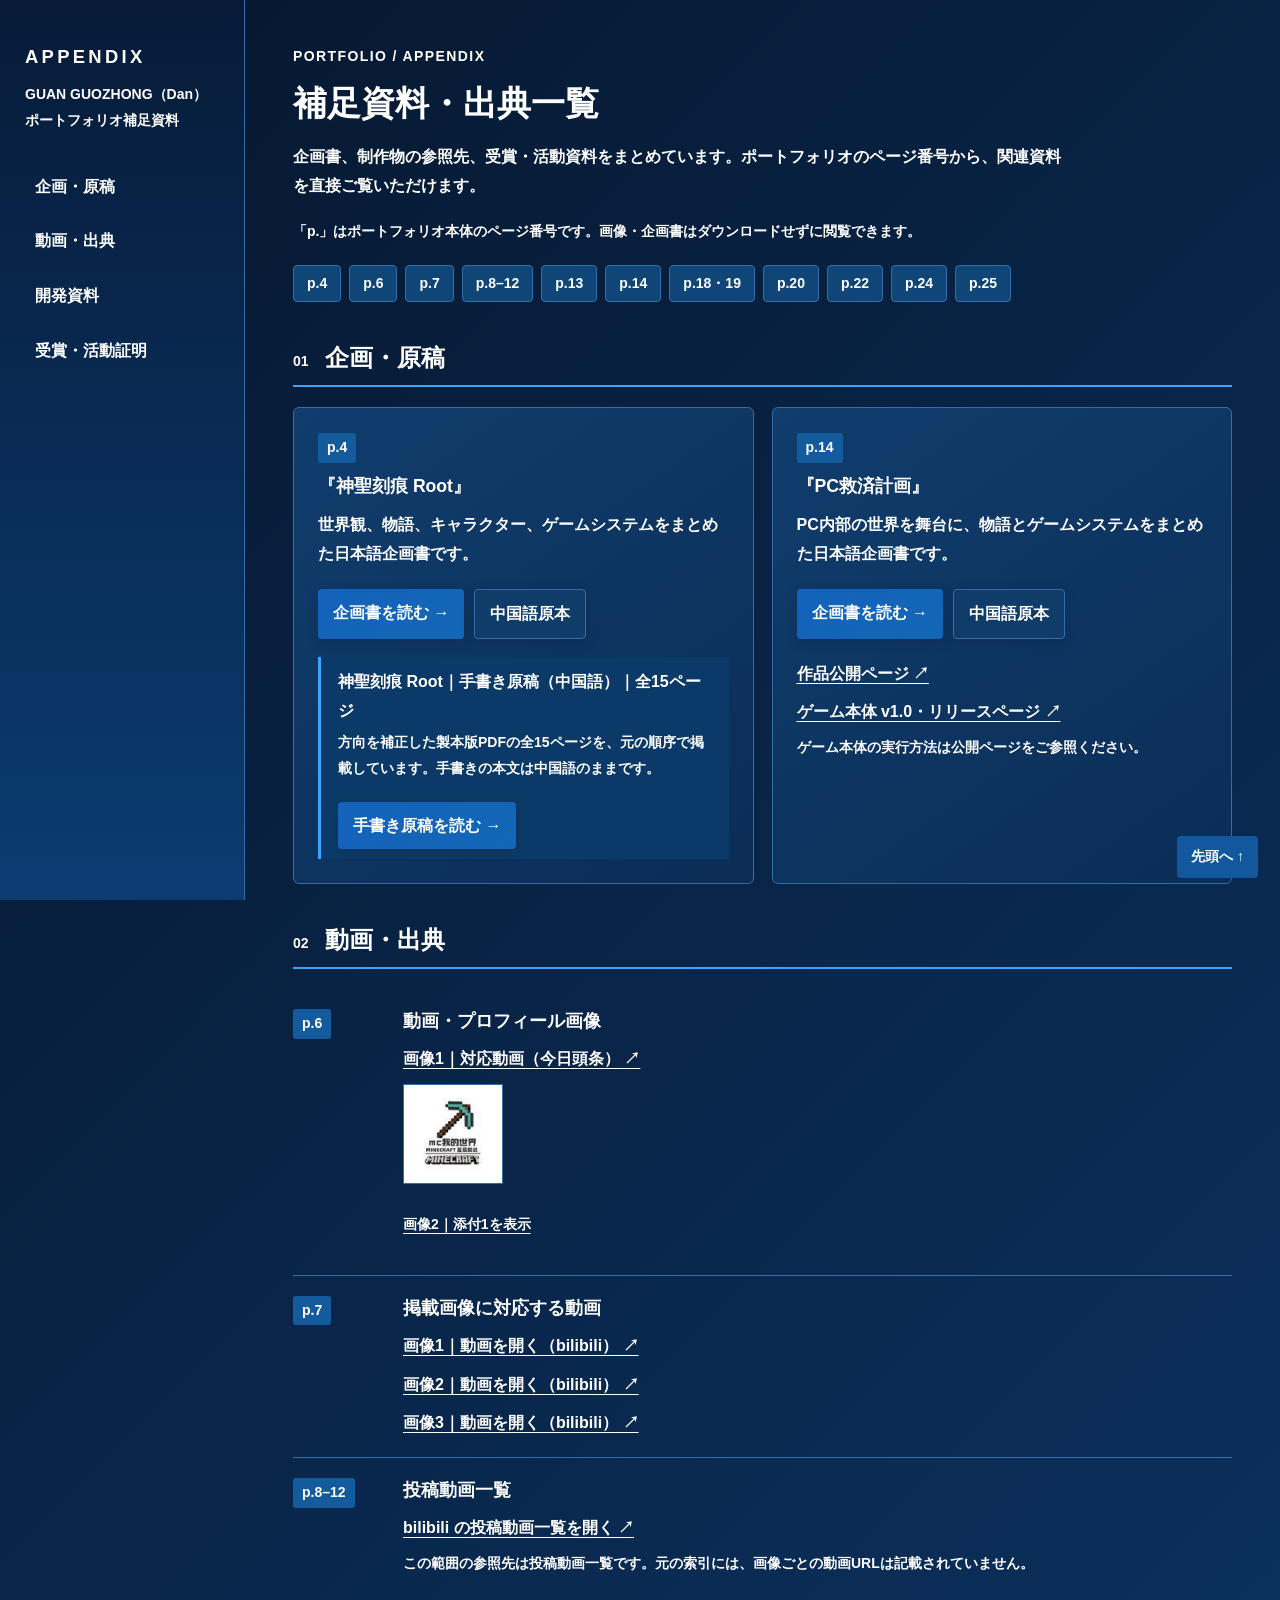
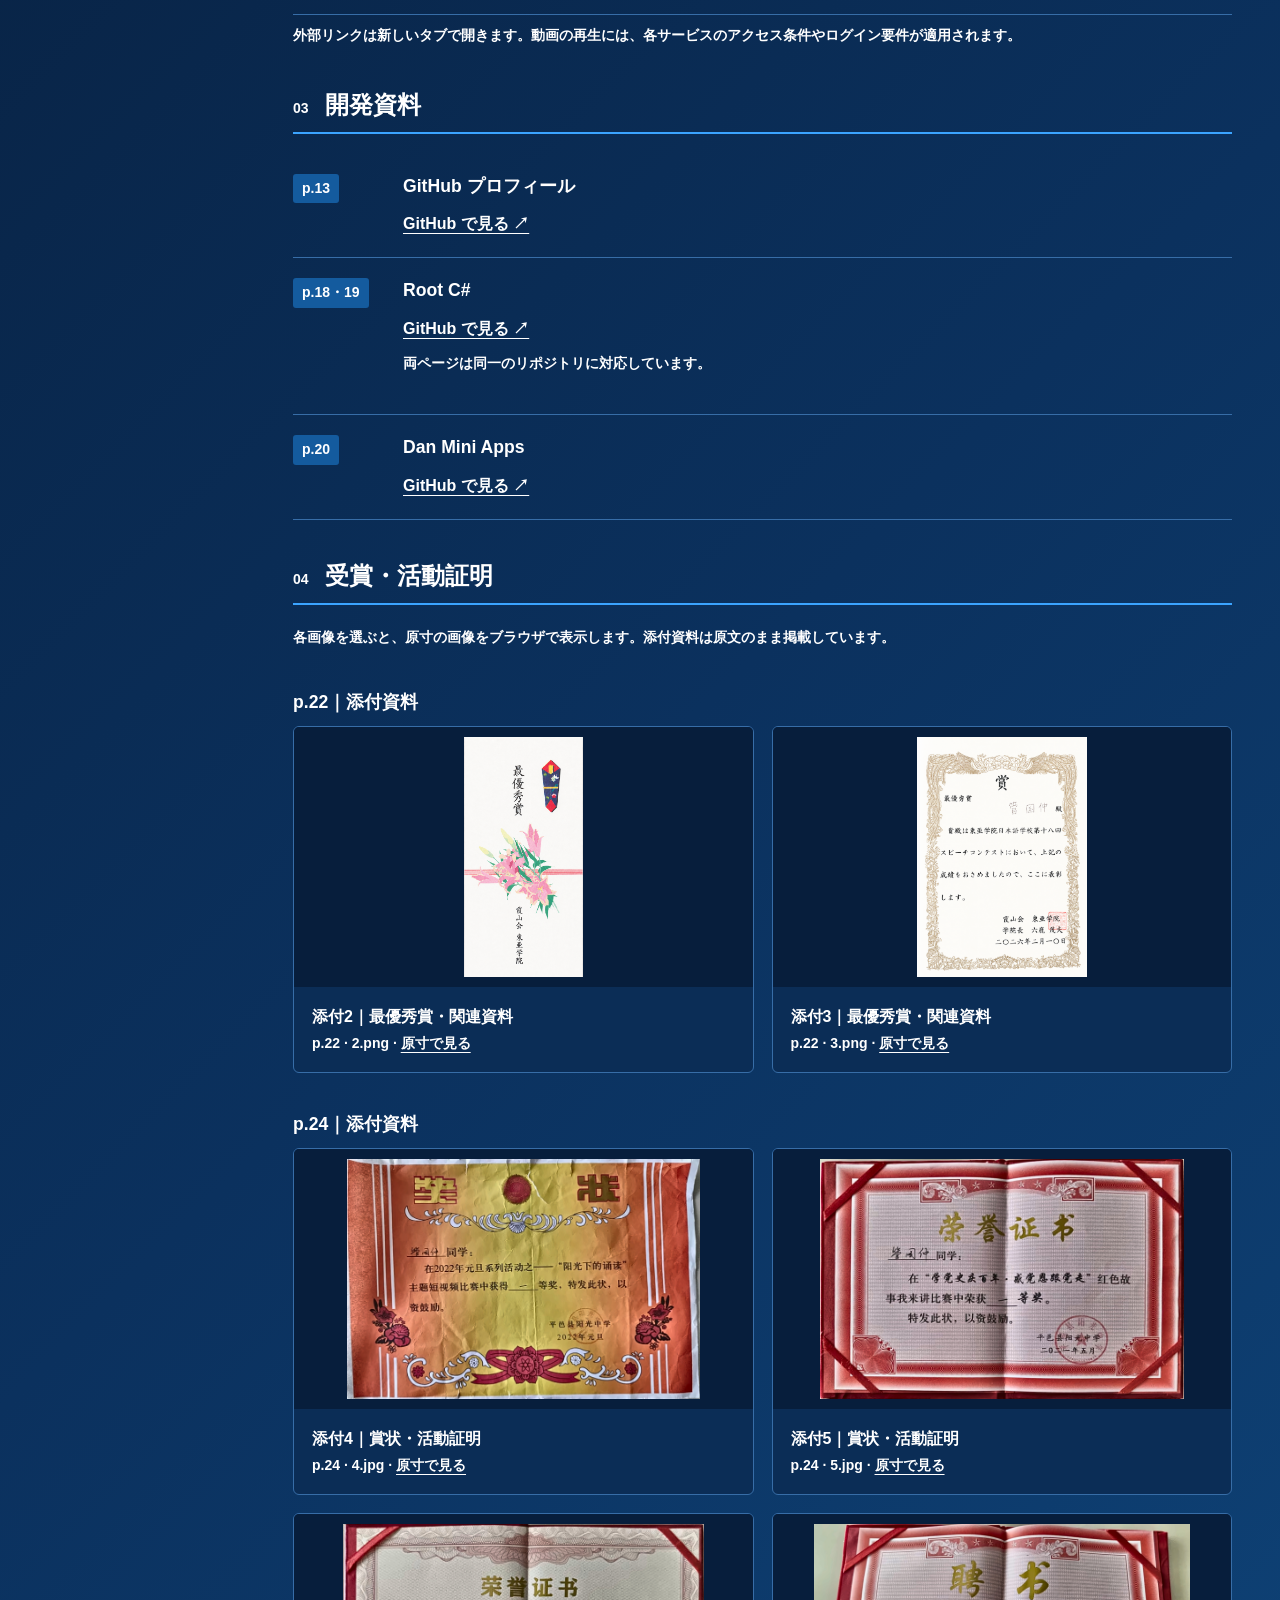
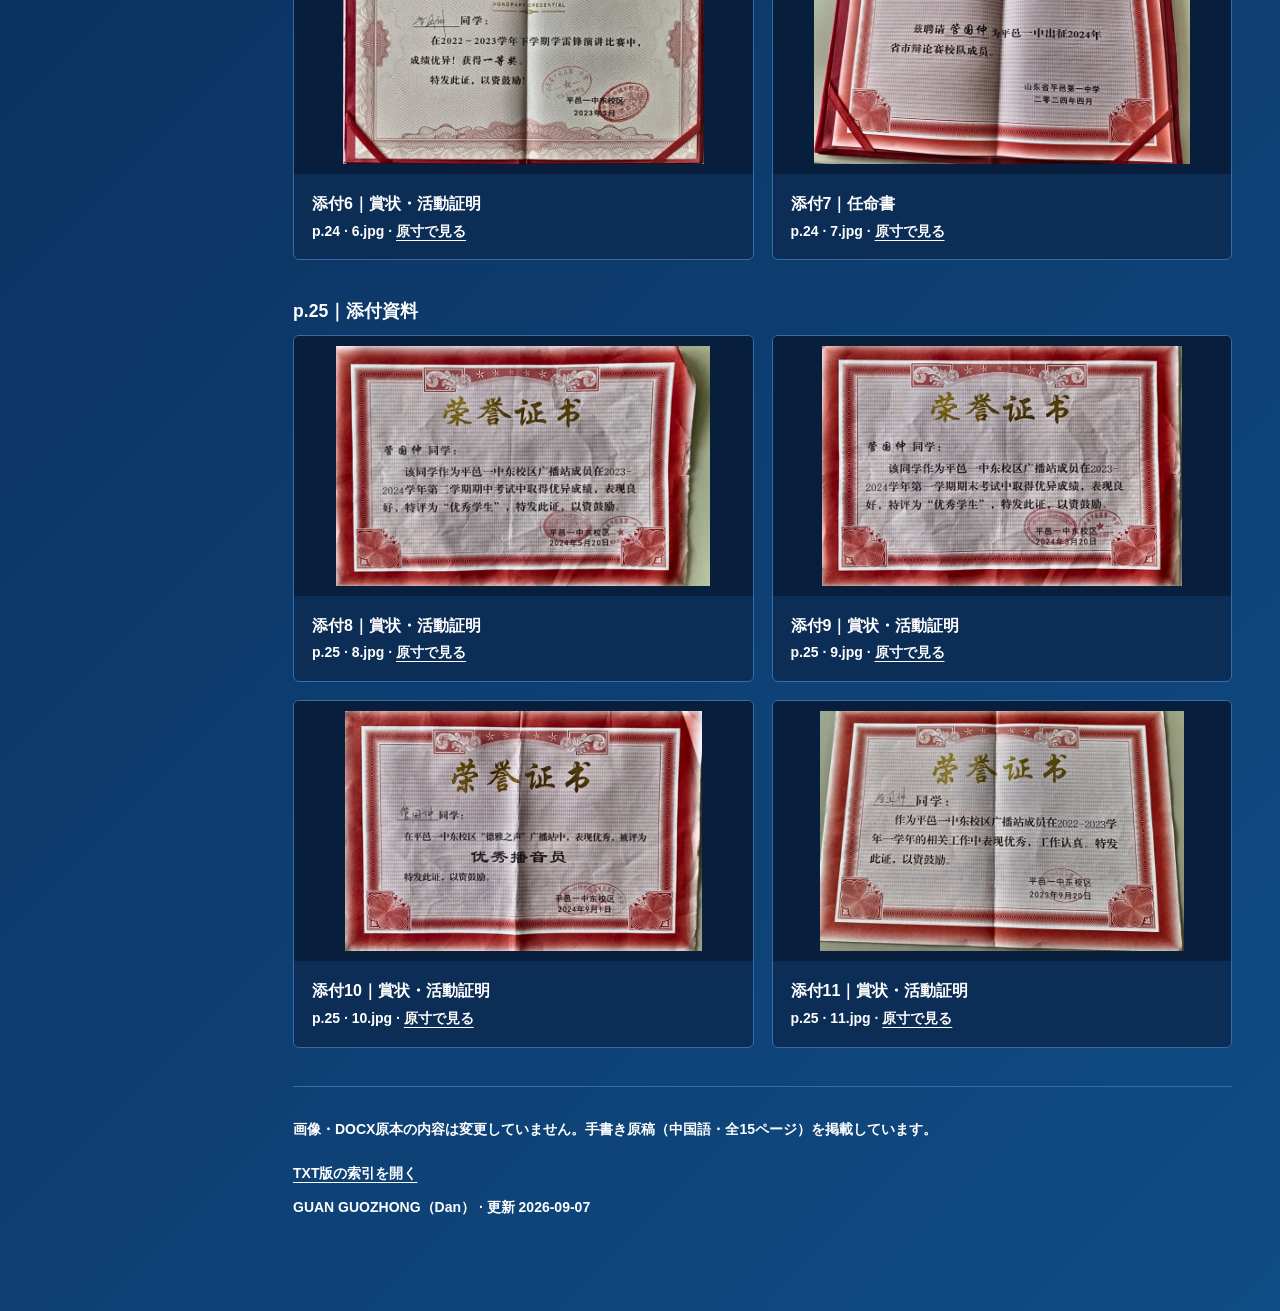
==== index.html @ 30c00f36 "Apply layered blue theme with semibold white text across appendix pages" ====
<!doctype html><html lang="ja"><head><meta charset="utf-8"><meta name="viewport" content="width=device-width,initial-scale=1"><meta name="description" content="ポートフォリオの企画書・出典・添付画像をページ別に閲覧できます。"><title>APPENDIX｜補足資料・出典一覧</title><link rel="stylesheet" href="assets/style.css?v=blue-v1"></head><body id="top"><a href="#main" class="skip">本文へ</a><div class="shell"><aside class="sidebar"><a href="#top" class="brand">APPENDIX</a><p class="sideline">GUAN GUOZHONG（Dan）<br>ポートフォリオ補足資料</p><nav class="nav" aria-label="資料の分類"><a href="#projects">企画・原稿</a><a href="#sources">動画・出典</a><a href="#development">開発資料</a><a href="#awards">受賞・活動証明</a></nav></aside><main id="main"><p class="eyebrow">PORTFOLIO / APPENDIX</p><h1>補足資料・出典一覧</h1><p class="lead">企画書、制作物の参照先、受賞・活動資料をまとめています。ポートフォリオのページ番号から、関連資料を直接ご覧いただけます。</p><p class="meta">「p.」はポートフォリオ本体のページ番号です。画像・企画書はダウンロードせずに閲覧できます。</p><nav class="page-index" aria-label="ページ別索引"><a href="#p4">p.4</a><a href="#p6">p.6</a><a href="#p7">p.7</a><a href="#p8-12">p.8–12</a><a href="#p13">p.13</a><a href="#p14">p.14</a><a href="#p18-19">p.18・19</a><a href="#p20">p.20</a><a href="#p22">p.22</a><a href="#p24">p.24</a><a href="#p25">p.25</a></nav><section id="projects"><div class="section-head"><span class="num">01</span><h2>企画・原稿</h2></div><div class="grid"><article class="card" id="p4"><span class="tag">p.4</span><h3>『神聖刻痕 Root』</h3><p>世界観、物語、キャラクター、ゲームシステムをまとめた日本語企画書です。</p><div class="actions"><a href="reading/root.html" class="button">企画書を読む →</a><a href="reading/root-cn.html" class="button secondary">中国語原本</a></div><div class="notice" id="manuscript"><strong>神聖刻痕 Root｜手書き原稿（中国語）｜全15ページ</strong><p class="meta">方向を補正した製本版PDFの全15ページを、元の順序で掲載しています。手書きの本文は中国語のままです。</p><div class="actions"><a class="button" href="manuscripts/index.html">手書き原稿を読む →</a></div></div></article><article class="card" id="p14"><span class="tag">p.14</span><h3>『PC救済計画』</h3><p>PC内部の世界を舞台に、物語とゲームシステムをまとめた日本語企画書です。</p><div class="actions"><a href="reading/pc.html" class="button">企画書を読む →</a><a href="reading/pc-cn.html" class="button secondary">中国語原本</a></div><div class="links" style="margin-top:20px"><a href="https://dan-3401.github.io/PC-SAVE-PROJECT/" target="_blank" rel="noopener noreferrer">作品公開ページ ↗</a><a href="https://github.com/Dan-3401/PC-SAVE-PROJECT/releases/tag/v1.0" target="_blank" rel="noopener noreferrer">ゲーム本体 v1.0・リリースページ ↗</a></div><p class="meta">ゲーム本体の実行方法は公開ページをご参照ください。</p></article></div></section><section id="sources"><div class="section-head"><span class="num">02</span><h2>動画・出典</h2></div><div class="source-row" id="p6"><div><span class="tag">p.6</span></div><div><h3>動画・プロフィール画像</h3><div class="links"><a href="https://www.toutiao.com/video/6519654261809217540/" target="_blank" rel="noopener noreferrer">画像1｜対応動画（今日頭条） ↗</a></div><a href="attachments/1.jpg"><img class="avatar" src="attachments/1.jpg" alt="添付1・プロフィール画像"></a><p class="meta"><a href="attachments/1.jpg">画像2｜添付1を表示</a></p></div></div><div class="source-row" id="p7"><div><span class="tag">p.7</span></div><div><h3>掲載画像に対応する動画</h3><div class="links"><a href="https://www.bilibili.com/video/BV1x24y1Q72n/" target="_blank" rel="noopener noreferrer">画像1｜動画を開く（bilibili） ↗</a><a href="https://www.bilibili.com/video/BV1ag411J74V/" target="_blank" rel="noopener noreferrer">画像2｜動画を開く（bilibili） ↗</a><a href="https://www.bilibili.com/video/BV14d4y1H71N/" target="_blank" rel="noopener noreferrer">画像3｜動画を開く（bilibili） ↗</a></div></div></div><div class="source-row" id="p8-12"><div><span class="tag">p.8–12</span></div><div><h3>投稿動画一覧</h3><div class="links"><a href="https://space.bilibili.com/454049929/upload/video" target="_blank" rel="noopener noreferrer">bilibili の投稿動画一覧を開く ↗</a></div><p class="meta">この範囲の参照先は投稿動画一覧です。元の索引には、画像ごとの動画URLは記載されていません。</p></div></div><p class="meta">外部リンクは新しいタブで開きます。動画の再生には、各サービスのアクセス条件やログイン要件が適用されます。</p></section><section id="development"><div class="section-head"><span class="num">03</span><h2>開発資料</h2></div><div class="source-row" id="p13"><div><span class="tag">p.13</span></div><div><h3>GitHub プロフィール</h3><a href="https://github.com/Dan-3401" target="_blank" rel="noopener noreferrer">GitHub で見る ↗</a></div></div><div class="source-row" id="p18-19"><div><span class="tag">p.18・19</span></div><div><h3>Root C#</h3><a href="https://github.com/Dan-3401/root-c-" target="_blank" rel="noopener noreferrer">GitHub で見る ↗</a><p class="meta">両ページは同一のリポジトリに対応しています。</p></div></div><div class="source-row" id="p20"><div><span class="tag">p.20</span></div><div><h3>Dan Mini Apps</h3><a href="https://github.com/Dan-3401/Dan-Mini-Apps" target="_blank" rel="noopener noreferrer">GitHub で見る ↗</a></div></div></section><section id="awards"><div class="section-head"><span class="num">04</span><h2>受賞・活動証明</h2></div><p class="meta">各画像を選ぶと、原寸の画像をブラウザで表示します。添付資料は原文のまま掲載しています。</p><section id="p22"><h3>p.22｜添付資料</h3><div class="gallery"><figure><a href="attachments/2.png"><img loading="lazy" src="attachments/2.png" alt="添付2：最優秀賞・関連資料（p.22）"></a><figcaption><span class="name">添付2｜最優秀賞・関連資料</span><span class="meta">p.22 · 2.png · <a href="attachments/2.png">原寸で見る</a></span></figcaption></figure><figure><a href="attachments/3.png"><img loading="lazy" src="attachments/3.png" alt="添付3：最優秀賞・関連資料（p.22）"></a><figcaption><span class="name">添付3｜最優秀賞・関連資料</span><span class="meta">p.22 · 3.png · <a href="attachments/3.png">原寸で見る</a></span></figcaption></figure></div></section><section id="p24"><h3>p.24｜添付資料</h3><div class="gallery"><figure><a href="attachments/4.jpg"><img loading="lazy" src="attachments/4.jpg" alt="添付4：賞状・活動証明（p.24）"></a><figcaption><span class="name">添付4｜賞状・活動証明</span><span class="meta">p.24 · 4.jpg · <a href="attachments/4.jpg">原寸で見る</a></span></figcaption></figure><figure><a href="attachments/5.jpg"><img loading="lazy" src="attachments/5.jpg" alt="添付5：賞状・活動証明（p.24）"></a><figcaption><span class="name">添付5｜賞状・活動証明</span><span class="meta">p.24 · 5.jpg · <a href="attachments/5.jpg">原寸で見る</a></span></figcaption></figure><figure><a href="attachments/6.jpg"><img loading="lazy" src="attachments/6.jpg" alt="添付6：賞状・活動証明（p.24）"></a><figcaption><span class="name">添付6｜賞状・活動証明</span><span class="meta">p.24 · 6.jpg · <a href="attachments/6.jpg">原寸で見る</a></span></figcaption></figure><figure><a href="attachments/7.jpg"><img loading="lazy" src="attachments/7.jpg" alt="添付7：任命書（p.24）"></a><figcaption><span class="name">添付7｜任命書</span><span class="meta">p.24 · 7.jpg · <a href="attachments/7.jpg">原寸で見る</a></span></figcaption></figure></div></section><section id="p25"><h3>p.25｜添付資料</h3><div class="gallery"><figure><a href="attachments/8.jpg"><img loading="lazy" src="attachments/8.jpg" alt="添付8：賞状・活動証明（p.25）"></a><figcaption><span class="name">添付8｜賞状・活動証明</span><span class="meta">p.25 · 8.jpg · <a href="attachments/8.jpg">原寸で見る</a></span></figcaption></figure><figure><a href="attachments/9.jpg"><img loading="lazy" src="attachments/9.jpg" alt="添付9：賞状・活動証明（p.25）"></a><figcaption><span class="name">添付9｜賞状・活動証明</span><span class="meta">p.25 · 9.jpg · <a href="attachments/9.jpg">原寸で見る</a></span></figcaption></figure><figure><a href="attachments/10.jpg"><img loading="lazy" src="attachments/10.jpg" alt="添付10：賞状・活動証明（p.25）"></a><figcaption><span class="name">添付10｜賞状・活動証明</span><span class="meta">p.25 · 10.jpg · <a href="attachments/10.jpg">原寸で見る</a></span></figcaption></figure><figure><a href="attachments/11.jpg"><img loading="lazy" src="attachments/11.jpg" alt="添付11：賞状・活動証明（p.25）"></a><figcaption><span class="name">添付11｜賞状・活動証明</span><span class="meta">p.25 · 11.jpg · <a href="attachments/11.jpg">原寸で見る</a></span></figcaption></figure></div></section></section><footer class="footer"><p>画像・DOCX原本の内容は変更していません。手書き原稿（中国語・全15ページ）を掲載しています。</p><a href="%E8%A3%9C%E8%B6%B3%E8%B3%87%E6%96%99%E3%83%BB%E5%87%BA%E5%85%B8%E4%B8%80%E8%A6%A7.txt">TXT版の索引を開く</a><p>GUAN GUOZHONG（Dan） · 更新 2026-09-07</p></footer></main></div><a href="#top" class="back-top">先頭へ ↑</a></body></html>
---- assets/style.css ----
:root{color-scheme:dark;--ink:#fff;--sub:#fff;--line:#376da7;--blue:#fff;--paper:#0b2d56;--bg:#06172f;--accent:#3ba4ff}*{box-sizing:border-box}html{scroll-behavior:smooth;scroll-padding-top:24px}body{margin:0;background:linear-gradient(135deg,#06172f 0%,#0b315e 52%,#104c85 100%);color:var(--ink);font:600 16px/1.85 "Yu Gothic","Meiryo","Microsoft YaHei",sans-serif}a{color:var(--blue);text-underline-offset:4px}a:hover{color:#fff;text-decoration-thickness:2px}a:focus-visible,summary:focus-visible{outline:3px solid #72c5ff;outline-offset:4px}h1,h2,h3{line-height:1.5}h1{font-size:2.15rem;margin:0 0 12px;font-weight:700}h2{font-size:1.5rem;margin:0 0 16px}h3{font-size:1.1rem;margin:0 0 10px}p{margin:8px 0 18px}.shell{max-width:1380px;margin:auto;display:grid;grid-template-columns:245px minmax(0,1fr);min-height:100vh}.sidebar{padding:40px 25px;position:sticky;top:0;height:100vh;border-right:1px solid var(--line);background:linear-gradient(180deg,#071b38,#0b3c72)}.brand{letter-spacing:.18em;font-size:1.15rem;font-weight:800;color:var(--ink);text-decoration:none}.sideline{font-size:.875rem;color:var(--sub);margin:8px 0 30px}.nav{display:grid;gap:9px}.nav a{text-decoration:none;padding:8px 10px;border-radius:5px}.nav a:hover{background:#165896}main{padding:44px 48px 72px;min-width:0}.eyebrow{color:var(--blue);font-size:.875rem;font-weight:700;letter-spacing:.1em;margin:0 0 8px}.lead{max-width:780px;color:var(--sub)}.meta{font-size:.875rem;color:var(--sub)}.page-index{display:flex;flex-wrap:wrap;gap:8px;margin:20px 0 36px}.page-index a{border:1px solid var(--line);background:#104577;text-decoration:none;padding:5px 13px;border-radius:4px;font-size:.875rem}section{margin:38px 0}.section-head{display:flex;gap:16px;align-items:baseline;border-bottom:2px solid var(--accent);padding-bottom:9px;margin-bottom:20px}.section-head h2{margin:0}.num{color:var(--blue);font-size:.875rem;font-weight:700}.grid{display:grid;grid-template-columns:repeat(2,minmax(0,1fr));gap:18px}.card{background:linear-gradient(145deg,#103d6d,#0b2d56);border:1px solid var(--line);padding:24px;border-radius:6px;min-width:0}.tag{display:inline-block;color:var(--blue);background:#145b9e;padding:2px 9px;font-size:.875rem;margin-bottom:10px;border-radius:3px}.actions{display:flex;gap:10px;flex-wrap:wrap;margin-top:20px}.button{display:inline-block;background:linear-gradient(135deg,#1462bc,#1267b5);color:#fff;text-decoration:none;padding:9px 15px;border-radius:4px}.button:hover{background:#1972c7;color:#fff}.secondary{background:#103c69;color:#fff;border:1px solid var(--line)}.notice{margin-top:18px;border-left:3px solid var(--accent);padding:10px 17px;background:#0c3a68}.notice p{margin:4px 0}.source-row{padding:19px 0;border-bottom:1px solid var(--line);display:grid;grid-template-columns:92px 1fr;gap:18px}.source-row h3{margin-top:0}.links{display:grid;gap:9px}.links a{overflow-wrap:anywhere}.gallery{display:grid;grid-template-columns:repeat(2,minmax(0,1fr));gap:18px}.gallery figure{margin:0;background:var(--paper);border:1px solid var(--line);border-radius:6px;overflow:hidden}.gallery img{width:100%;height:260px;object-fit:contain;background:#071e3c;padding:10px;display:block}.gallery figcaption{padding:15px 18px}.gallery .name{display:block;font-weight:700}.gallery .meta{display:block}.avatar{width:100px;height:100px;object-fit:contain;background:#071e3c;border:1px solid var(--line);margin:10px 0}.footer{border-top:1px solid var(--line);padding-top:22px;color:var(--sub);font-size:.875rem}.reading{max-width:1150px;margin:auto;padding:32px}.reading header{margin-bottom:30px}.reading article{background:var(--paper);padding:40px 46px;border:1px solid var(--line)}.reading article h2{margin:42px 0 18px;padding-top:10px;border-top:1px solid var(--line)}.reading article h3{margin-top:28px}.reading article h4{font-size:1rem}.reading article p{white-space:pre-wrap;overflow-wrap:anywhere}.table-wrap{overflow-x:auto;margin:22px 0}table{border-collapse:collapse;width:100%;font-size:.9375rem}th,td{border:1px solid var(--line);padding:10px 13px;text-align:left;vertical-align:top;min-width:110px}th{background:#164f88;font-weight:750}tbody tr:nth-child(even){background:#0e3561}td p,th p{margin:0}.toc{background:#0e3d70;padding:20px 24px;margin:20px 0}.toc ol{margin:10px 0;padding-left:24px}.bullet{padding-left:18px}.back-top{position:fixed;bottom:22px;right:22px;background:#11589e;color:white;padding:8px 14px;text-decoration:none;border-radius:4px;font-size:.875rem}.back-top:hover{color:white}.skip{position:absolute;left:-9999px}.skip:focus{left:10px;top:10px;background:#0b2d56;padding:10px;z-index:10}@media(max-width:850px){.shell{display:block}.sidebar{position:static;height:auto;padding:20px 22px;border-right:0;border-bottom:1px solid var(--line)}.sideline{margin:5px 0 12px}.nav{display:flex;flex-wrap:wrap;gap:4px;font-size:.875rem}.nav a{padding:4px 8px}main{padding:28px 22px 60px}.reading{padding:20px 12px}.reading article{padding:24px 20px}}@media(max-width:560px){.grid,.gallery{grid-template-columns:1fr}.source-row{grid-template-columns:1fr;gap:0}h1{font-size:1.8rem}.gallery img{height:250px}.card{padding:20px}}@media print{.sidebar,.back-top,.actions,.page-index,.toc{display:none}.shell{display:block}main,.reading,.reading article{padding:0;border:0}body{background:#fff;color:#111}a,.meta,.lead,.sideline,.eyebrow,.num,.tag,.footer{color:#111}.card,.gallery figure,.reading article,.notice,.manuscript-page{background:#fff!important;color:#111}.gallery img{background:#fff}th{background:#e5edf5;color:#111}tbody tr:nth-child(even){background:#fff}.card,figure{break-inside:avoid}a{color:#000}.table-wrap{overflow:visible}}

strong,b{font-weight:750}.page-index a:hover{background:#1766ac}.secondary:hover{background:#185d9c}.button{box-shadow:0 3px 14px #020d2426}.reading article{box-shadow:0 12px 36px #020d2426}::selection{background:#1c7ed6;color:#fff}@media(prefers-reduced-motion:reduce){html{scroll-behavior:auto}}
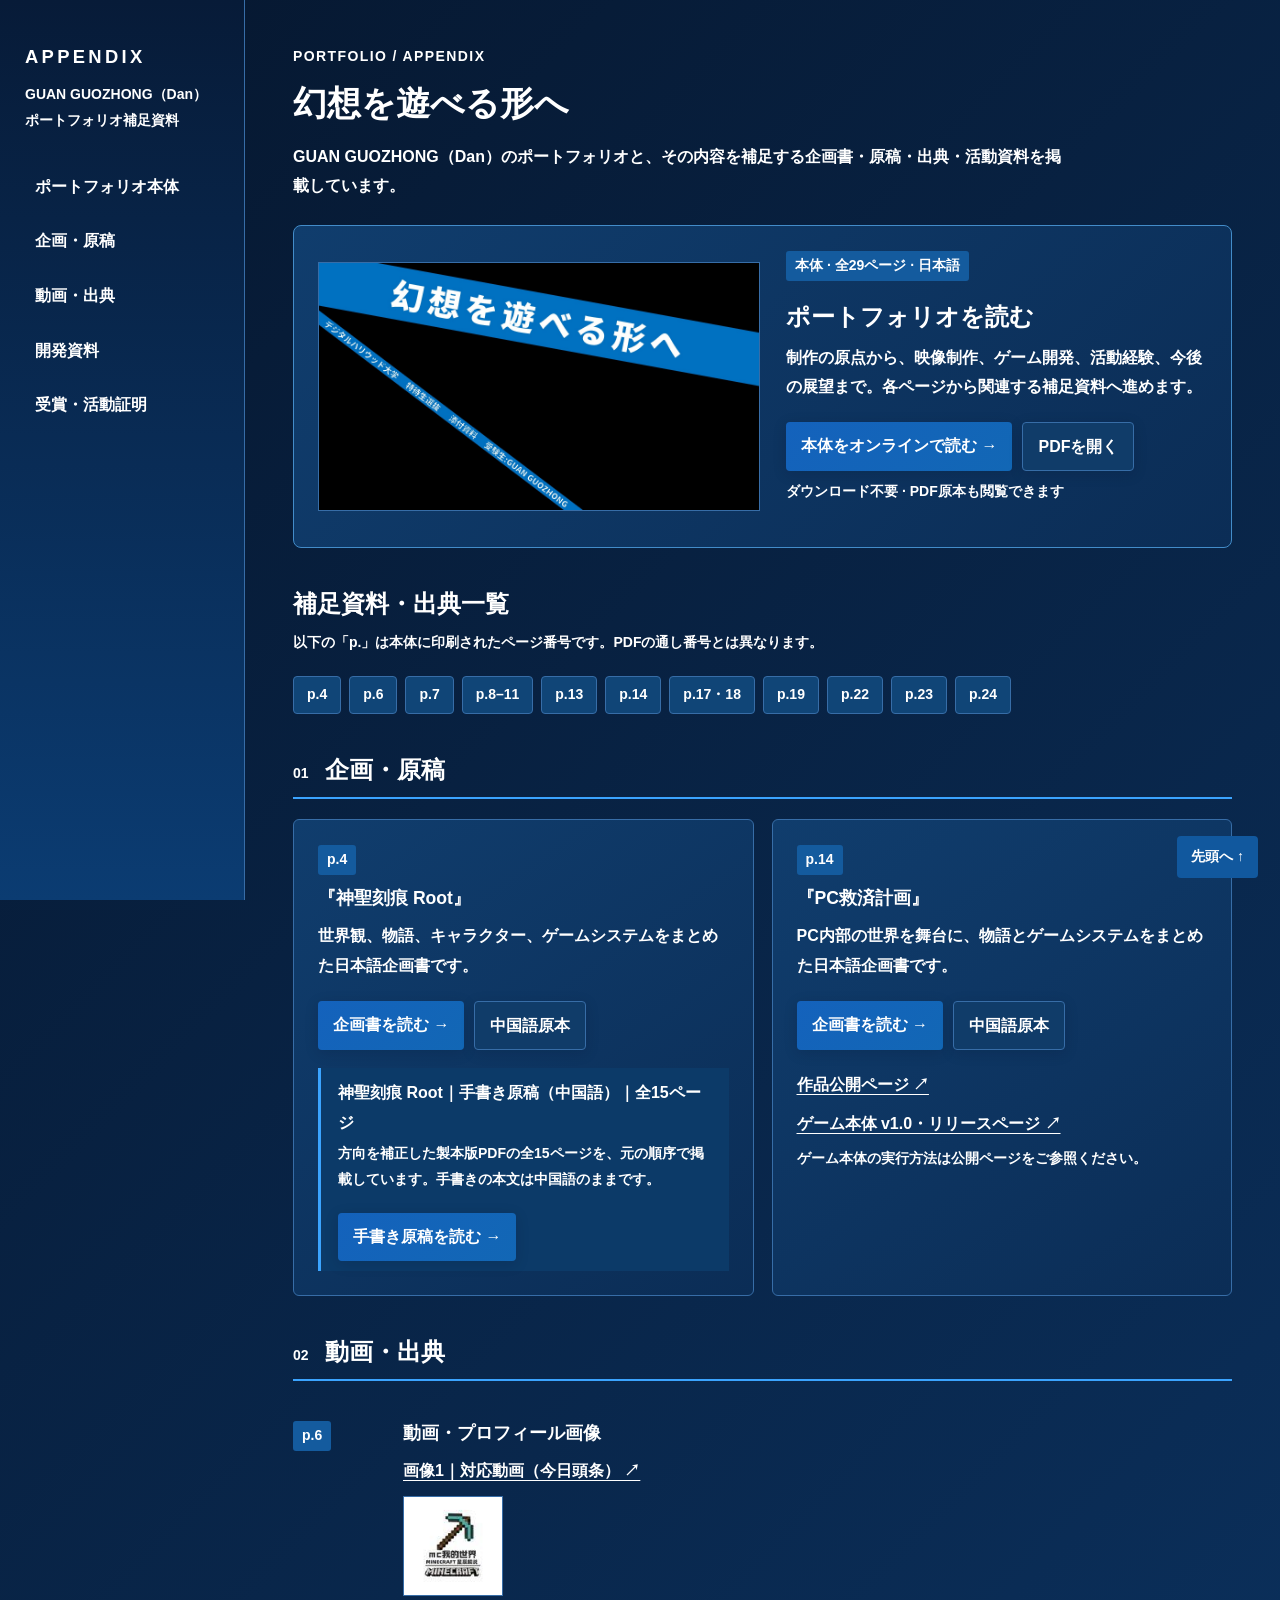
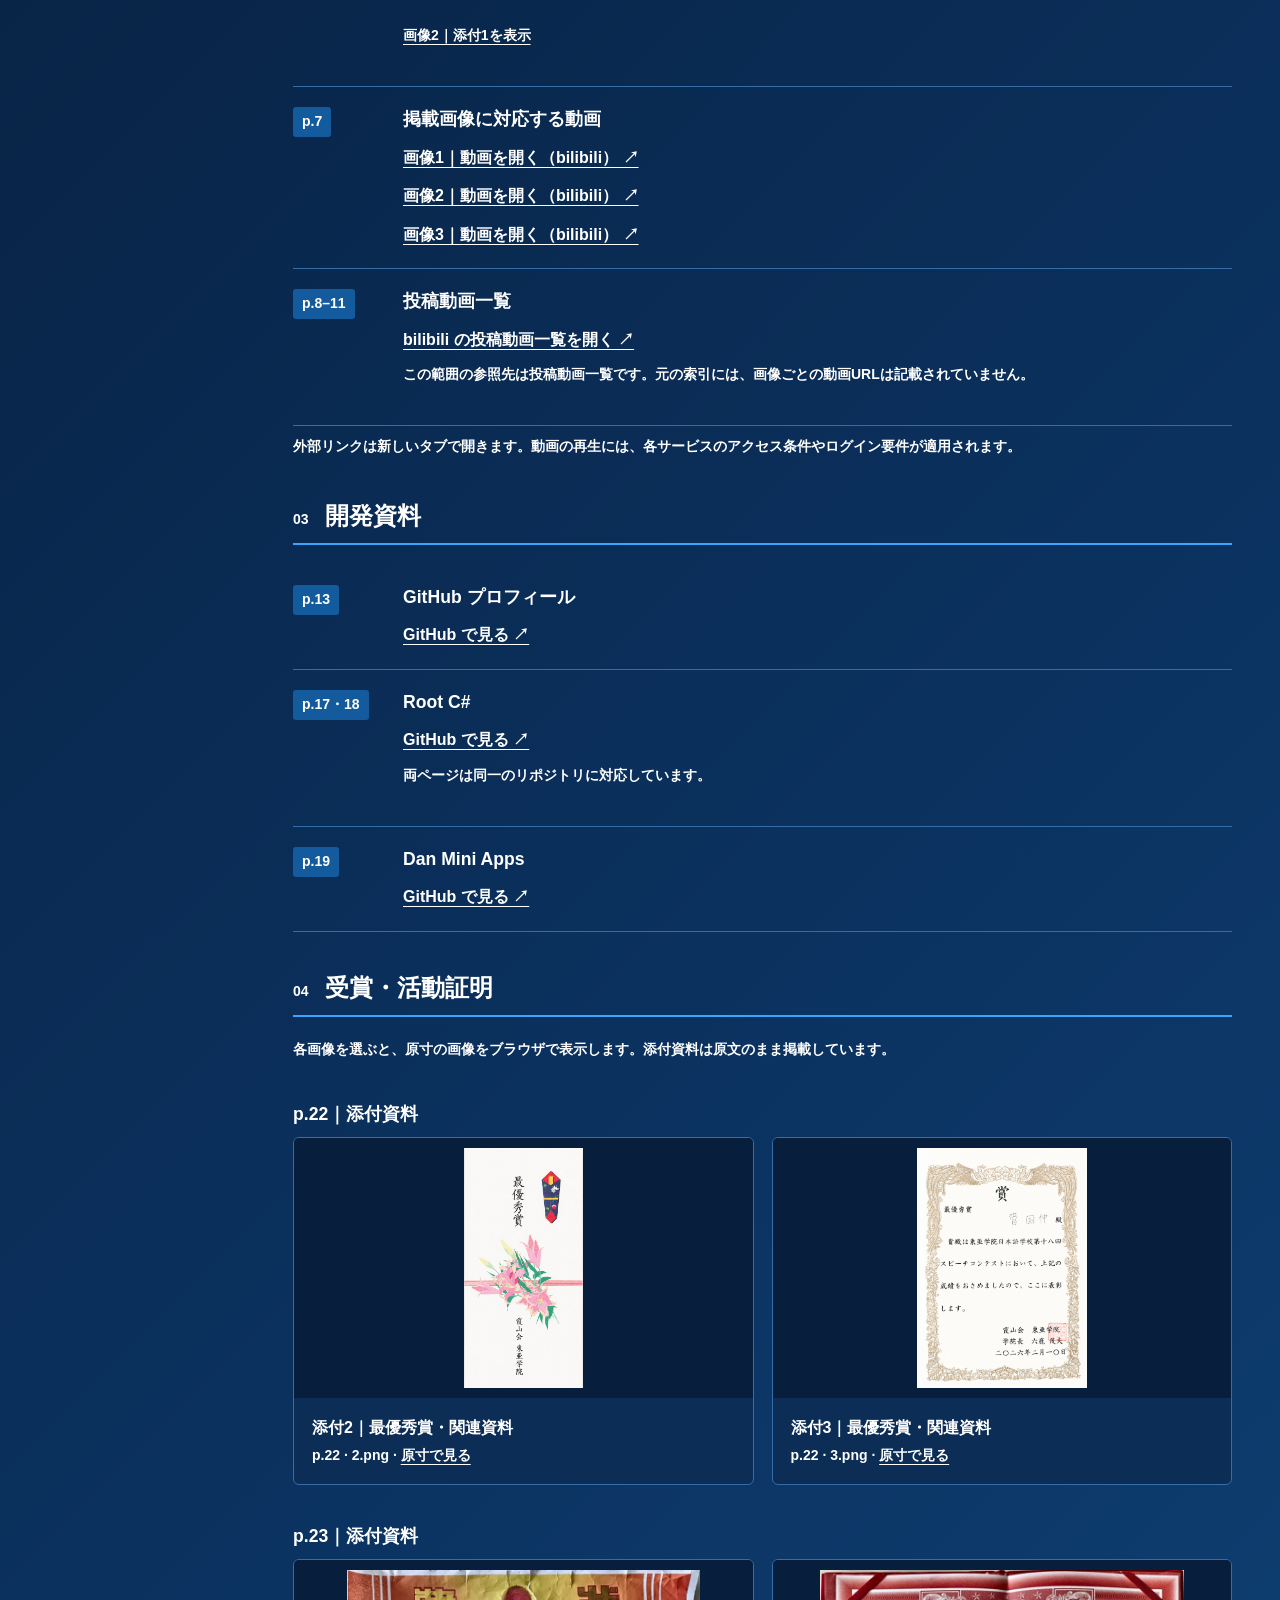
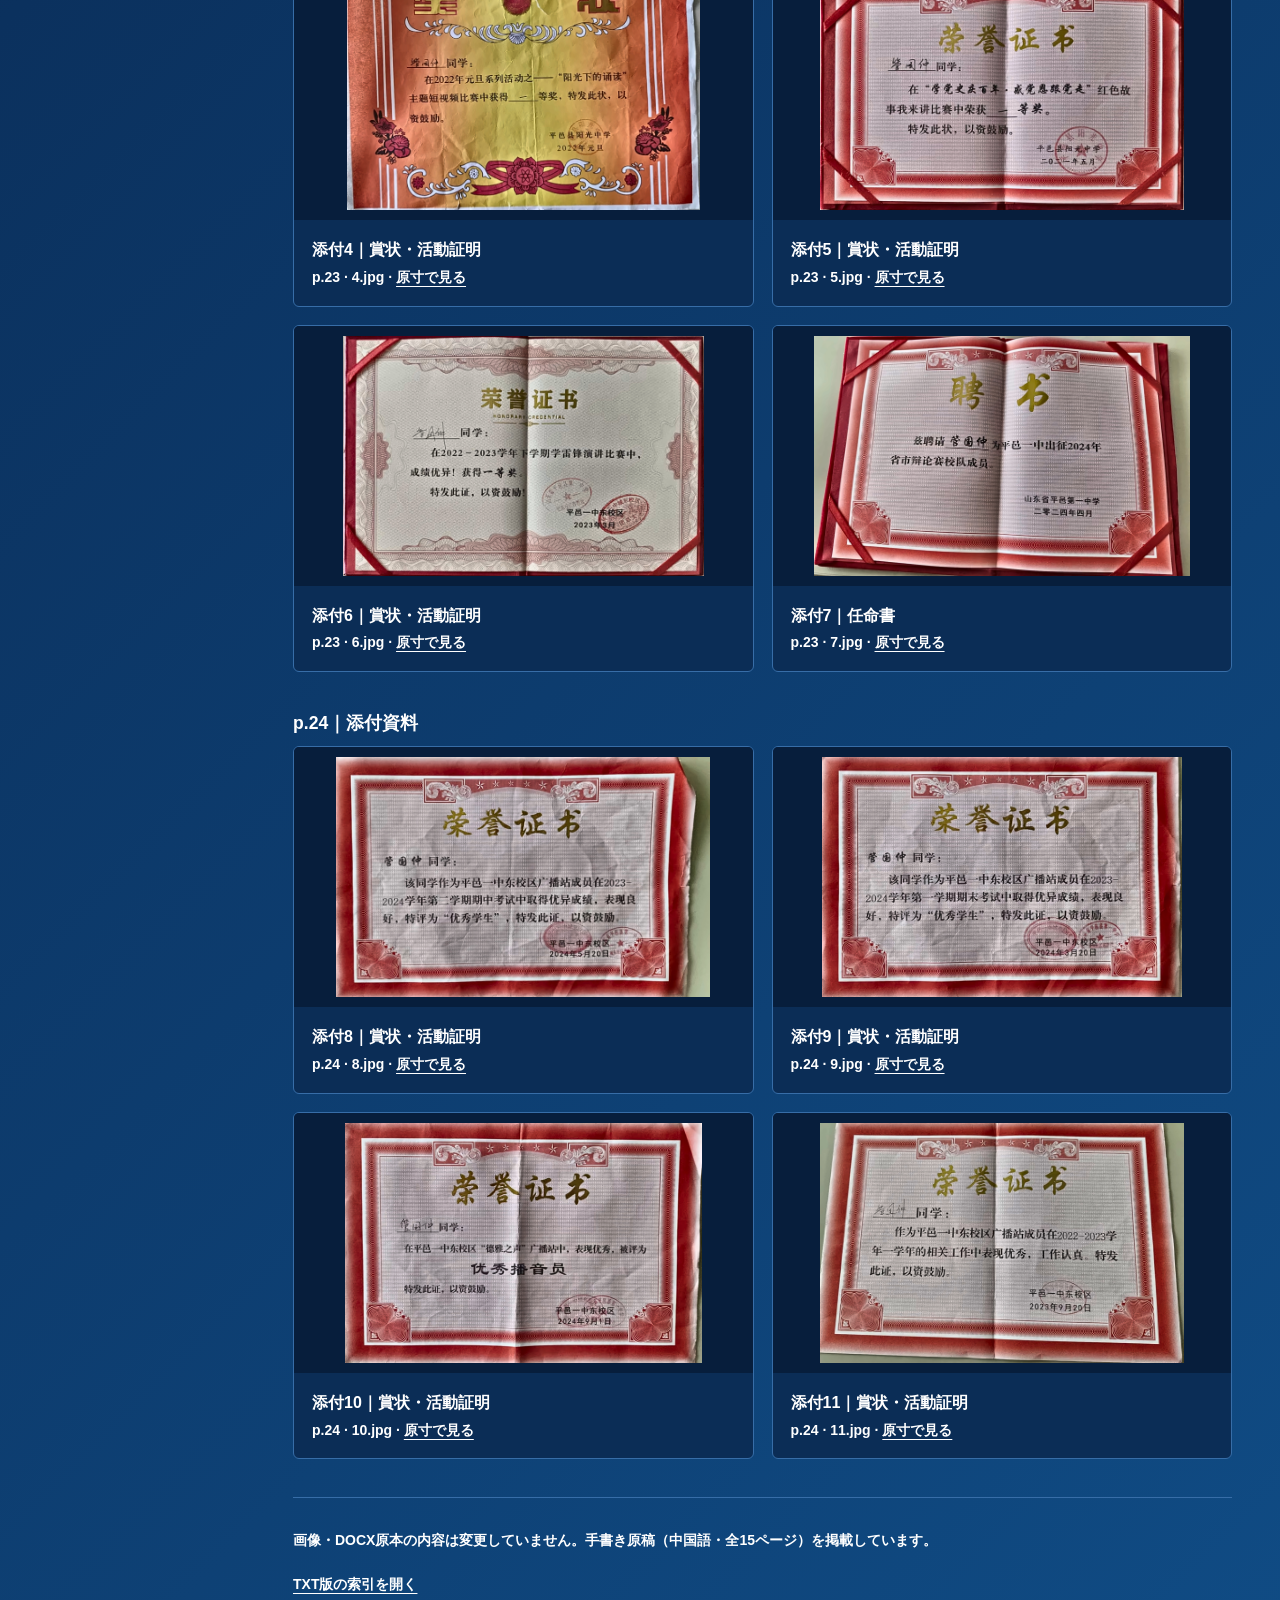
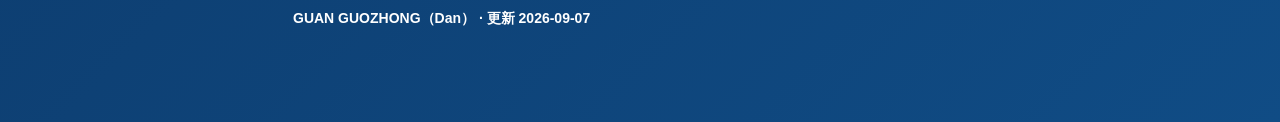
==== commit e74eab6d: "Make full portfolio primary with 29-page reader and corrected appendix references" ====
--- a/index.html
+++ b/index.html
@@ -1 +1 @@
-<!doctype html><html lang="ja"><head><meta charset="utf-8"><meta name="viewport" content="width=device-width,initial-scale=1"><meta name="description" content="ポートフォリオの企画書・出典・添付画像をページ別に閲覧できます。"><title>APPENDIX｜補足資料・出典一覧</title><link rel="stylesheet" href="assets/style.css?v=blue-v1"></head><body id="top"><a href="#main" class="skip">本文へ</a><div class="shell"><aside class="sidebar"><a href="#top" class="brand">APPENDIX</a><p class="sideline">GUAN GUOZHONG（Dan）<br>ポートフォリオ補足資料</p><nav class="nav" aria-label="資料の分類"><a href="#projects">企画・原稿</a><a href="#sources">動画・出典</a><a href="#development">開発資料</a><a href="#awards">受賞・活動証明</a></nav></aside><main id="main"><p class="eyebrow">PORTFOLIO / APPENDIX</p><h1>補足資料・出典一覧</h1><p class="lead">企画書、制作物の参照先、受賞・活動資料をまとめています。ポートフォリオのページ番号から、関連資料を直接ご覧いただけます。</p><p class="meta">「p.」はポートフォリオ本体のページ番号です。画像・企画書はダウンロードせずに閲覧できます。</p><nav class="page-index" aria-label="ページ別索引"><a href="#p4">p.4</a><a href="#p6">p.6</a><a href="#p7">p.7</a><a href="#p8-12">p.8–12</a><a href="#p13">p.13</a><a href="#p14">p.14</a><a href="#p18-19">p.18・19</a><a href="#p20">p.20</a><a href="#p22">p.22</a><a href="#p24">p.24</a><a href="#p25">p.25</a></nav><section id="projects"><div class="section-head"><span class="num">01</span><h2>企画・原稿</h2></div><div class="grid"><article class="card" id="p4"><span class="tag">p.4</span><h3>『神聖刻痕 Root』</h3><p>世界観、物語、キャラクター、ゲームシステムをまとめた日本語企画書です。</p><div class="actions"><a href="reading/root.html" class="button">企画書を読む →</a><a href="reading/root-cn.html" class="button secondary">中国語原本</a></div><div class="notice" id="manuscript"><strong>神聖刻痕 Root｜手書き原稿（中国語）｜全15ページ</strong><p class="meta">方向を補正した製本版PDFの全15ページを、元の順序で掲載しています。手書きの本文は中国語のままです。</p><div class="actions"><a class="button" href="manuscripts/index.html">手書き原稿を読む →</a></div></div></article><article class="card" id="p14"><span class="tag">p.14</span><h3>『PC救済計画』</h3><p>PC内部の世界を舞台に、物語とゲームシステムをまとめた日本語企画書です。</p><div class="actions"><a href="reading/pc.html" class="button">企画書を読む →</a><a href="reading/pc-cn.html" class="button secondary">中国語原本</a></div><div class="links" style="margin-top:20px"><a href="https://dan-3401.github.io/PC-SAVE-PROJECT/" target="_blank" rel="noopener noreferrer">作品公開ページ ↗</a><a href="https://github.com/Dan-3401/PC-SAVE-PROJECT/releases/tag/v1.0" target="_blank" rel="noopener noreferrer">ゲーム本体 v1.0・リリースページ ↗</a></div><p class="meta">ゲーム本体の実行方法は公開ページをご参照ください。</p></article></div></section><section id="sources"><div class="section-head"><span class="num">02</span><h2>動画・出典</h2></div><div class="source-row" id="p6"><div><span class="tag">p.6</span></div><div><h3>動画・プロフィール画像</h3><div class="links"><a href="https://www.toutiao.com/video/6519654261809217540/" target="_blank" rel="noopener noreferrer">画像1｜対応動画（今日頭条） ↗</a></div><a href="attachments/1.jpg"><img class="avatar" src="attachments/1.jpg" alt="添付1・プロフィール画像"></a><p class="meta"><a href="attachments/1.jpg">画像2｜添付1を表示</a></p></div></div><div class="source-row" id="p7"><div><span class="tag">p.7</span></div><div><h3>掲載画像に対応する動画</h3><div class="links"><a href="https://www.bilibili.com/video/BV1x24y1Q72n/" target="_blank" rel="noopener noreferrer">画像1｜動画を開く（bilibili） ↗</a><a href="https://www.bilibili.com/video/BV1ag411J74V/" target="_blank" rel="noopener noreferrer">画像2｜動画を開く（bilibili） ↗</a><a href="https://www.bilibili.com/video/BV14d4y1H71N/" target="_blank" rel="noopener noreferrer">画像3｜動画を開く（bilibili） ↗</a></div></div></div><div class="source-row" id="p8-12"><div><span class="tag">p.8–12</span></div><div><h3>投稿動画一覧</h3><div class="links"><a href="https://space.bilibili.com/454049929/upload/video" target="_blank" rel="noopener noreferrer">bilibili の投稿動画一覧を開く ↗</a></div><p class="meta">この範囲の参照先は投稿動画一覧です。元の索引には、画像ごとの動画URLは記載されていません。</p></div></div><p class="meta">外部リンクは新しいタブで開きます。動画の再生には、各サービスのアクセス条件やログイン要件が適用されます。</p></section><section id="development"><div class="section-head"><span class="num">03</span><h2>開発資料</h2></div><div class="source-row" id="p13"><div><span class="tag">p.13</span></div><div><h3>GitHub プロフィール</h3><a href="https://github.com/Dan-3401" target="_blank" rel="noopener noreferrer">GitHub で見る ↗</a></div></div><div class="source-row" id="p18-19"><div><span class="tag">p.18・19</span></div><div><h3>Root C#</h3><a href="https://github.com/Dan-3401/root-c-" target="_blank" rel="noopener noreferrer">GitHub で見る ↗</a><p class="meta">両ページは同一のリポジトリに対応しています。</p></div></div><div class="source-row" id="p20"><div><span class="tag">p.20</span></div><div><h3>Dan Mini Apps</h3><a href="https://github.com/Dan-3401/Dan-Mini-Apps" target="_blank" rel="noopener noreferrer">GitHub で見る ↗</a></div></div></section><section id="awards"><div class="section-head"><span class="num">04</span><h2>受賞・活動証明</h2></div><p class="meta">各画像を選ぶと、原寸の画像をブラウザで表示します。添付資料は原文のまま掲載しています。</p><section id="p22"><h3>p.22｜添付資料</h3><div class="gallery"><figure><a href="attachments/2.png"><img loading="lazy" src="attachments/2.png" alt="添付2：最優秀賞・関連資料（p.22）"></a><figcaption><span class="name">添付2｜最優秀賞・関連資料</span><span class="meta">p.22 · 2.png · <a href="attachments/2.png">原寸で見る</a></span></figcaption></figure><figure><a href="attachments/3.png"><img loading="lazy" src="attachments/3.png" alt="添付3：最優秀賞・関連資料（p.22）"></a><figcaption><span class="name">添付3｜最優秀賞・関連資料</span><span class="meta">p.22 · 3.png · <a href="attachments/3.png">原寸で見る</a></span></figcaption></figure></div></section><section id="p24"><h3>p.24｜添付資料</h3><div class="gallery"><figure><a href="attachments/4.jpg"><img loading="lazy" src="attachments/4.jpg" alt="添付4：賞状・活動証明（p.24）"></a><figcaption><span class="name">添付4｜賞状・活動証明</span><span class="meta">p.24 · 4.jpg · <a href="attachments/4.jpg">原寸で見る</a></span></figcaption></figure><figure><a href="attachments/5.jpg"><img loading="lazy" src="attachments/5.jpg" alt="添付5：賞状・活動証明（p.24）"></a><figcaption><span class="name">添付5｜賞状・活動証明</span><span class="meta">p.24 · 5.jpg · <a href="attachments/5.jpg">原寸で見る</a></span></figcaption></figure><figure><a href="attachments/6.jpg"><img loading="lazy" src="attachments/6.jpg" alt="添付6：賞状・活動証明（p.24）"></a><figcaption><span class="name">添付6｜賞状・活動証明</span><span class="meta">p.24 · 6.jpg · <a href="attachments/6.jpg">原寸で見る</a></span></figcaption></figure><figure><a href="attachments/7.jpg"><img loading="lazy" src="attachments/7.jpg" alt="添付7：任命書（p.24）"></a><figcaption><span class="name">添付7｜任命書</span><span class="meta">p.24 · 7.jpg · <a href="attachments/7.jpg">原寸で見る</a></span></figcaption></figure></div></section><section id="p25"><h3>p.25｜添付資料</h3><div class="gallery"><figure><a href="attachments/8.jpg"><img loading="lazy" src="attachments/8.jpg" alt="添付8：賞状・活動証明（p.25）"></a><figcaption><span class="name">添付8｜賞状・活動証明</span><span class="meta">p.25 · 8.jpg · <a href="attachments/8.jpg">原寸で見る</a></span></figcaption></figure><figure><a href="attachments/9.jpg"><img loading="lazy" src="attachments/9.jpg" alt="添付9：賞状・活動証明（p.25）"></a><figcaption><span class="name">添付9｜賞状・活動証明</span><span class="meta">p.25 · 9.jpg · <a href="attachments/9.jpg">原寸で見る</a></span></figcaption></figure><figure><a href="attachments/10.jpg"><img loading="lazy" src="attachments/10.jpg" alt="添付10：賞状・活動証明（p.25）"></a><figcaption><span class="name">添付10｜賞状・活動証明</span><span class="meta">p.25 · 10.jpg · <a href="attachments/10.jpg">原寸で見る</a></span></figcaption></figure><figure><a href="attachments/11.jpg"><img loading="lazy" src="attachments/11.jpg" alt="添付11：賞状・活動証明（p.25）"></a><figcaption><span class="name">添付11｜賞状・活動証明</span><span class="meta">p.25 · 11.jpg · <a href="attachments/11.jpg">原寸で見る</a></span></figcaption></figure></div></section></section><footer class="footer"><p>画像・DOCX原本の内容は変更していません。手書き原稿（中国語・全15ページ）を掲載しています。</p><a href="%E8%A3%9C%E8%B6%B3%E8%B3%87%E6%96%99%E3%83%BB%E5%87%BA%E5%85%B8%E4%B8%80%E8%A6%A7.txt">TXT版の索引を開く</a><p>GUAN GUOZHONG（Dan） · 更新 2026-09-07</p></footer></main></div><a href="#top" class="back-top">先頭へ ↑</a></body></html>+<!doctype html><html lang="ja"><head><meta charset="utf-8"><meta name="viewport" content="width=device-width,initial-scale=1"><meta name="description" content="ポートフォリオの企画書・出典・添付画像をページ別に閲覧できます。"><title>幻想を遊べる形へ｜ポートフォリオ・APPENDIX</title><link rel="stylesheet" href="assets/style.css?v=portfolio-v1"></head><body id="top"><a href="#main" class="skip">本文へ</a><div class="shell"><aside class="sidebar"><a href="#top" class="brand">APPENDIX</a><p class="sideline">GUAN GUOZHONG（Dan）<br>ポートフォリオ補足資料</p><nav class="nav" aria-label="資料の分類"><a href="portfolio/index.html">ポートフォリオ本体</a><a href="#projects">企画・原稿</a><a href="#sources">動画・出典</a><a href="#development">開発資料</a><a href="#awards">受賞・活動証明</a></nav></aside><main id="main"><p class="eyebrow">PORTFOLIO / APPENDIX</p><h1>幻想を遊べる形へ</h1><p class="lead">GUAN GUOZHONG（Dan）のポートフォリオと、その内容を補足する企画書・原稿・出典・活動資料を掲載しています。</p><section class="portfolio-feature" id="portfolio"><a href="portfolio/index.html"><img src="portfolio/pages/page-01.jpg" width="1920" height="1080" alt="ポートフォリオ『幻想を遊べる形へ』の表紙"></a><div><span class="tag">本体 · 全29ページ · 日本語</span><h2>ポートフォリオを読む</h2><p>制作の原点から、映像制作、ゲーム開発、活動経験、今後の展望まで。各ページから関連する補足資料へ進めます。</p><div class="actions"><a class="button" href="portfolio/index.html">本体をオンラインで読む →</a><a class="button secondary" href="portfolio/portfolio.pdf">PDFを開く</a></div><p class="meta">ダウンロード不要 · PDF原本も閲覧できます</p></div></section><h2 class="portfolio-subtitle">補足資料・出典一覧</h2><p class="meta">以下の「p.」は本体に印刷されたページ番号です。PDFの通し番号とは異なります。</p><nav class="page-index" aria-label="ページ別索引"><a href="#p4">p.4</a><a href="#p6">p.6</a><a href="#p7">p.7</a><a href="#p8-11">p.8–11</a><a href="#p13">p.13</a><a href="#p14">p.14</a><a href="#p17-18">p.17・18</a><a href="#p19">p.19</a><a href="#p22">p.22</a><a href="#p23">p.23</a><a href="#p24">p.24</a></nav><section id="projects"><div class="section-head"><span class="num">01</span><h2>企画・原稿</h2></div><div class="grid"><article class="card" id="p4"><span class="tag">p.4</span><h3>『神聖刻痕 Root』</h3><p>世界観、物語、キャラクター、ゲームシステムをまとめた日本語企画書です。</p><div class="actions"><a href="reading/root.html" class="button">企画書を読む →</a><a href="reading/root-cn.html" class="button secondary">中国語原本</a></div><div class="notice" id="manuscript"><strong>神聖刻痕 Root｜手書き原稿（中国語）｜全15ページ</strong><p class="meta">方向を補正した製本版PDFの全15ページを、元の順序で掲載しています。手書きの本文は中国語のままです。</p><div class="actions"><a class="button" href="manuscripts/index.html">手書き原稿を読む →</a></div></div></article><article class="card" id="p14"><span class="tag">p.14</span><h3>『PC救済計画』</h3><p>PC内部の世界を舞台に、物語とゲームシステムをまとめた日本語企画書です。</p><div class="actions"><a href="reading/pc.html" class="button">企画書を読む →</a><a href="reading/pc-cn.html" class="button secondary">中国語原本</a></div><div class="links" style="margin-top:20px"><a href="https://dan-3401.github.io/PC-SAVE-PROJECT/" target="_blank" rel="noopener noreferrer">作品公開ページ ↗</a><a href="https://github.com/Dan-3401/PC-SAVE-PROJECT/releases/tag/v1.0" target="_blank" rel="noopener noreferrer">ゲーム本体 v1.0・リリースページ ↗</a></div><p class="meta">ゲーム本体の実行方法は公開ページをご参照ください。</p></article></div></section><section id="sources"><div class="section-head"><span class="num">02</span><h2>動画・出典</h2></div><div class="source-row" id="p6"><div><span class="tag">p.6</span></div><div><h3>動画・プロフィール画像</h3><div class="links"><a href="https://www.toutiao.com/video/6519654261809217540/" target="_blank" rel="noopener noreferrer">画像1｜対応動画（今日頭条） ↗</a></div><a href="attachments/1.jpg"><img class="avatar" src="attachments/1.jpg" alt="添付1・プロフィール画像"></a><p class="meta"><a href="attachments/1.jpg">画像2｜添付1を表示</a></p></div></div><div class="source-row" id="p7"><div><span class="tag">p.7</span></div><div><h3>掲載画像に対応する動画</h3><div class="links"><a href="https://www.bilibili.com/video/BV1x24y1Q72n/" target="_blank" rel="noopener noreferrer">画像1｜動画を開く（bilibili） ↗</a><a href="https://www.bilibili.com/video/BV1ag411J74V/" target="_blank" rel="noopener noreferrer">画像2｜動画を開く（bilibili） ↗</a><a href="https://www.bilibili.com/video/BV14d4y1H71N/" target="_blank" rel="noopener noreferrer">画像3｜動画を開く（bilibili） ↗</a></div></div></div><div class="source-row" id="p8-11"><div><span class="tag">p.8–11</span></div><div><h3>投稿動画一覧</h3><div class="links"><a href="https://space.bilibili.com/454049929/upload/video" target="_blank" rel="noopener noreferrer">bilibili の投稿動画一覧を開く ↗</a></div><p class="meta">この範囲の参照先は投稿動画一覧です。元の索引には、画像ごとの動画URLは記載されていません。</p></div></div><p class="meta">外部リンクは新しいタブで開きます。動画の再生には、各サービスのアクセス条件やログイン要件が適用されます。</p></section><section id="development"><div class="section-head"><span class="num">03</span><h2>開発資料</h2></div><div class="source-row" id="p13"><div><span class="tag">p.13</span></div><div><h3>GitHub プロフィール</h3><a href="https://github.com/Dan-3401" target="_blank" rel="noopener noreferrer">GitHub で見る ↗</a></div></div><div class="source-row" id="p17-18"><div><span class="tag">p.17・18</span></div><div><h3>Root C#</h3><a href="https://github.com/Dan-3401/root-c-" target="_blank" rel="noopener noreferrer">GitHub で見る ↗</a><p class="meta">両ページは同一のリポジトリに対応しています。</p></div></div><div class="source-row" id="p19"><div><span class="tag">p.19</span></div><div><h3>Dan Mini Apps</h3><a href="https://github.com/Dan-3401/Dan-Mini-Apps" target="_blank" rel="noopener noreferrer">GitHub で見る ↗</a></div></div></section><section id="awards"><div class="section-head"><span class="num">04</span><h2>受賞・活動証明</h2></div><p class="meta">各画像を選ぶと、原寸の画像をブラウザで表示します。添付資料は原文のまま掲載しています。</p><section id="p22"><h3>p.22｜添付資料</h3><div class="gallery"><figure><a href="attachments/2.png"><img loading="lazy" src="attachments/2.png" alt="添付2：最優秀賞・関連資料（p.22）"></a><figcaption><span class="name">添付2｜最優秀賞・関連資料</span><span class="meta">p.22 · 2.png · <a href="attachments/2.png">原寸で見る</a></span></figcaption></figure><figure><a href="attachments/3.png"><img loading="lazy" src="attachments/3.png" alt="添付3：最優秀賞・関連資料（p.22）"></a><figcaption><span class="name">添付3｜最優秀賞・関連資料</span><span class="meta">p.22 · 3.png · <a href="attachments/3.png">原寸で見る</a></span></figcaption></figure></div></section><section id="p23"><h3>p.23｜添付資料</h3><div class="gallery"><figure><a href="attachments/4.jpg"><img loading="lazy" src="attachments/4.jpg" alt="添付4：賞状・活動証明（p.23）"></a><figcaption><span class="name">添付4｜賞状・活動証明</span><span class="meta">p.23 · 4.jpg · <a href="attachments/4.jpg">原寸で見る</a></span></figcaption></figure><figure><a href="attachments/5.jpg"><img loading="lazy" src="attachments/5.jpg" alt="添付5：賞状・活動証明（p.23）"></a><figcaption><span class="name">添付5｜賞状・活動証明</span><span class="meta">p.23 · 5.jpg · <a href="attachments/5.jpg">原寸で見る</a></span></figcaption></figure><figure><a href="attachments/6.jpg"><img loading="lazy" src="attachments/6.jpg" alt="添付6：賞状・活動証明（p.23）"></a><figcaption><span class="name">添付6｜賞状・活動証明</span><span class="meta">p.23 · 6.jpg · <a href="attachments/6.jpg">原寸で見る</a></span></figcaption></figure><figure><a href="attachments/7.jpg"><img loading="lazy" src="attachments/7.jpg" alt="添付7：任命書（p.23）"></a><figcaption><span class="name">添付7｜任命書</span><span class="meta">p.23 · 7.jpg · <a href="attachments/7.jpg">原寸で見る</a></span></figcaption></figure></div></section><section id="p24"><h3>p.24｜添付資料</h3><div class="gallery"><figure><a href="attachments/8.jpg"><img loading="lazy" src="attachments/8.jpg" alt="添付8：賞状・活動証明（p.24）"></a><figcaption><span class="name">添付8｜賞状・活動証明</span><span class="meta">p.24 · 8.jpg · <a href="attachments/8.jpg">原寸で見る</a></span></figcaption></figure><figure><a href="attachments/9.jpg"><img loading="lazy" src="attachments/9.jpg" alt="添付9：賞状・活動証明（p.24）"></a><figcaption><span class="name">添付9｜賞状・活動証明</span><span class="meta">p.24 · 9.jpg · <a href="attachments/9.jpg">原寸で見る</a></span></figcaption></figure><figure><a href="attachments/10.jpg"><img loading="lazy" src="attachments/10.jpg" alt="添付10：賞状・活動証明（p.24）"></a><figcaption><span class="name">添付10｜賞状・活動証明</span><span class="meta">p.24 · 10.jpg · <a href="attachments/10.jpg">原寸で見る</a></span></figcaption></figure><figure><a href="attachments/11.jpg"><img loading="lazy" src="attachments/11.jpg" alt="添付11：賞状・活動証明（p.24）"></a><figcaption><span class="name">添付11｜賞状・活動証明</span><span class="meta">p.24 · 11.jpg · <a href="attachments/11.jpg">原寸で見る</a></span></figcaption></figure></div></section></section><footer class="footer"><p>画像・DOCX原本の内容は変更していません。手書き原稿（中国語・全15ページ）を掲載しています。</p><a href="%E8%A3%9C%E8%B6%B3%E8%B3%87%E6%96%99%E3%83%BB%E5%87%BA%E5%85%B8%E4%B8%80%E8%A6%A7.txt">TXT版の索引を開く</a><p>GUAN GUOZHONG（Dan） · 更新 2026-09-07</p></footer></main></div><a href="#top" class="back-top">先頭へ ↑</a></body></html>
--- a/assets/style.css
+++ b/assets/style.css
@@ -2,3 +2,5 @@
 :root{color-scheme:dark;--ink:#fff;--sub:#fff;--line:#376da7;--blue:#fff;--paper:#0b2d56;--bg:#06172f;--accent:#3ba4ff}*{box-sizing:border-box}html{scroll-behavior:smooth;scroll-padding-top:24px}body{margin:0;background:linear-gradient(135deg,#06172f 0%,#0b315e 52%,#104c85 100%);color:var(--ink);font:600 16px/1.85 "Yu Gothic","Meiryo","Microsoft YaHei",sans-serif}a{color:var(--blue);text-underline-offset:4px}a:hover{color:#fff;text-decoration-thickness:2px}a:focus-visible,summary:focus-visible{outline:3px solid #72c5ff;outline-offset:4px}h1,h2,h3{line-height:1.5}h1{font-size:2.15rem;margin:0 0 12px;font-weight:700}h2{font-size:1.5rem;margin:0 0 16px}h3{font-size:1.1rem;margin:0 0 10px}p{margin:8px 0 18px}.shell{max-width:1380px;margin:auto;display:grid;grid-template-columns:245px minmax(0,1fr);min-height:100vh}.sidebar{padding:40px 25px;position:sticky;top:0;height:100vh;border-right:1px solid var(--line);background:linear-gradient(180deg,#071b38,#0b3c72)}.brand{letter-spacing:.18em;font-size:1.15rem;font-weight:800;color:var(--ink);text-decoration:none}.sideline{font-size:.875rem;color:var(--sub);margin:8px 0 30px}.nav{display:grid;gap:9px}.nav a{text-decoration:none;padding:8px 10px;border-radius:5px}.nav a:hover{background:#165896}main{padding:44px 48px 72px;min-width:0}.eyebrow{color:var(--blue);font-size:.875rem;font-weight:700;letter-spacing:.1em;margin:0 0 8px}.lead{max-width:780px;color:var(--sub)}.meta{font-size:.875rem;color:var(--sub)}.page-index{display:flex;flex-wrap:wrap;gap:8px;margin:20px 0 36px}.page-index a{border:1px solid var(--line);background:#104577;text-decoration:none;padding:5px 13px;border-radius:4px;font-size:.875rem}section{margin:38px 0}.section-head{display:flex;gap:16px;align-items:baseline;border-bottom:2px solid var(--accent);padding-bottom:9px;margin-bottom:20px}.section-head h2{margin:0}.num{color:var(--blue);font-size:.875rem;font-weight:700}.grid{display:grid;grid-template-columns:repeat(2,minmax(0,1fr));gap:18px}.card{background:linear-gradient(145deg,#103d6d,#0b2d56);border:1px solid var(--line);padding:24px;border-radius:6px;min-width:0}.tag{display:inline-block;color:var(--blue);background:#145b9e;padding:2px 9px;font-size:.875rem;margin-bottom:10px;border-radius:3px}.actions{display:flex;gap:10px;flex-wrap:wrap;margin-top:20px}.button{display:inline-block;background:linear-gradient(135deg,#1462bc,#1267b5);color:#fff;text-decoration:none;padding:9px 15px;border-radius:4px}.button:hover{background:#1972c7;color:#fff}.secondary{background:#103c69;color:#fff;border:1px solid var(--line)}.notice{margin-top:18px;border-left:3px solid var(--accent);padding:10px 17px;background:#0c3a68}.notice p{margin:4px 0}.source-row{padding:19px 0;border-bottom:1px solid var(--line);display:grid;grid-template-columns:92px 1fr;gap:18px}.source-row h3{margin-top:0}.links{display:grid;gap:9px}.links a{overflow-wrap:anywhere}.gallery{display:grid;grid-template-columns:repeat(2,minmax(0,1fr));gap:18px}.gallery figure{margin:0;background:var(--paper);border:1px solid var(--line);border-radius:6px;overflow:hidden}.gallery img{width:100%;height:260px;object-fit:contain;background:#071e3c;padding:10px;display:block}.gallery figcaption{padding:15px 18px}.gallery .name{display:block;font-weight:700}.gallery .meta{display:block}.avatar{width:100px;height:100px;object-fit:contain;background:#071e3c;border:1px solid var(--line);margin:10px 0}.footer{border-top:1px solid var(--line);padding-top:22px;color:var(--sub);font-size:.875rem}.reading{max-width:1150px;margin:auto;padding:32px}.reading header{margin-bottom:30px}.reading article{background:var(--paper);padding:40px 46px;border:1px solid var(--line)}.reading article h2{margin:42px 0 18px;padding-top:10px;border-top:1px solid var(--line)}.reading article h3{margin-top:28px}.reading article h4{font-size:1rem}.reading article p{white-space:pre-wrap;overflow-wrap:anywhere}.table-wrap{overflow-x:auto;margin:22px 0}table{border-collapse:collapse;width:100%;font-size:.9375rem}th,td{border:1px solid var(--line);padding:10px 13px;text-align:left;vertical-align:top;min-width:110px}th{background:#164f88;font-weight:750}tbody tr:nth-child(even){background:#0e3561}td p,th p{margin:0}.toc{background:#0e3d70;padding:20px 24px;margin:20px 0}.toc ol{margin:10px 0;padding-left:24px}.bullet{padding-left:18px}.back-top{position:fixed;bottom:22px;right:22px;background:#11589e;color:white;padding:8px 14px;text-decoration:none;border-radius:4px;font-size:.875rem}.back-top:hover{color:white}.skip{position:absolute;left:-9999px}.skip:focus{left:10px;top:10px;background:#0b2d56;padding:10px;z-index:10}@media(max-width:850px){.shell{display:block}.sidebar{position:static;height:auto;padding:20px 22px;border-right:0;border-bottom:1px solid var(--line)}.sideline{margin:5px 0 12px}.nav{display:flex;flex-wrap:wrap;gap:4px;font-size:.875rem}.nav a{padding:4px 8px}main{padding:28px 22px 60px}.reading{padding:20px 12px}.reading article{padding:24px 20px}}@media(max-width:560px){.grid,.gallery{grid-template-columns:1fr}.source-row{grid-template-columns:1fr;gap:0}h1{font-size:1.8rem}.gallery img{height:250px}.card{padding:20px}}@media print{.sidebar,.back-top,.actions,.page-index,.toc{display:none}.shell{display:block}main,.reading,.reading article{padding:0;border:0}body{background:#fff;color:#111}a,.meta,.lead,.sideline,.eyebrow,.num,.tag,.footer{color:#111}.card,.gallery figure,.reading article,.notice,.manuscript-page{background:#fff!important;color:#111}.gallery img{background:#fff}th{background:#e5edf5;color:#111}tbody tr:nth-child(even){background:#fff}.card,figure{break-inside:avoid}a{color:#000}.table-wrap{overflow:visible}}
 
 strong,b{font-weight:750}.page-index a:hover{background:#1766ac}.secondary:hover{background:#185d9c}.button{box-shadow:0 3px 14px #020d2426}.reading article{box-shadow:0 12px 36px #020d2426}::selection{background:#1c7ed6;color:#fff}@media(prefers-reduced-motion:reduce){html{scroll-behavior:auto}}
+
+.portfolio-feature{display:grid;grid-template-columns:1.05fr 1fr;gap:26px;align-items:center;border:1px solid #438cc9;background:linear-gradient(135deg,#103d6d,#0b2d56);padding:24px;border-radius:8px;margin:24px 0 38px}.portfolio-feature img{width:100%;height:auto;display:block;border:1px solid var(--line)}.portfolio-feature h2{font-size:1.5rem;margin:8px 0}.portfolio-reader{max-width:1440px}.portfolio-page{background:var(--paper);border:1px solid var(--line);padding:14px;margin:32px 0;scroll-margin-top:20px}.portfolio-page>figcaption{display:flex;flex-wrap:wrap;justify-content:space-between;gap:12px;padding:2px 4px 14px}.portfolio-page img{display:block;width:100%;height:auto}.portfolio-related{display:flex;flex-wrap:wrap;gap:12px;padding:14px 4px 4px;font-size:.875rem}.chapter-nav{display:flex;flex-wrap:wrap;gap:10px;margin:20px 0}.chapter-nav a{padding:8px 13px;background:#104577;border:1px solid var(--line);border-radius:4px;text-decoration:none}.portfolio-reader header{max-width:1060px}.portfolio-subtitle{margin:28px 0 8px}.portfolio-page .meta{margin:0}@media(max-width:760px){.portfolio-feature{grid-template-columns:1fr;padding:18px;gap:16px}.portfolio-page{padding:8px;margin:24px 0}}@media print{.portfolio-feature,.portfolio-page{background:#fff;color:#111}.chapter-nav,.portfolio-related{display:none}}
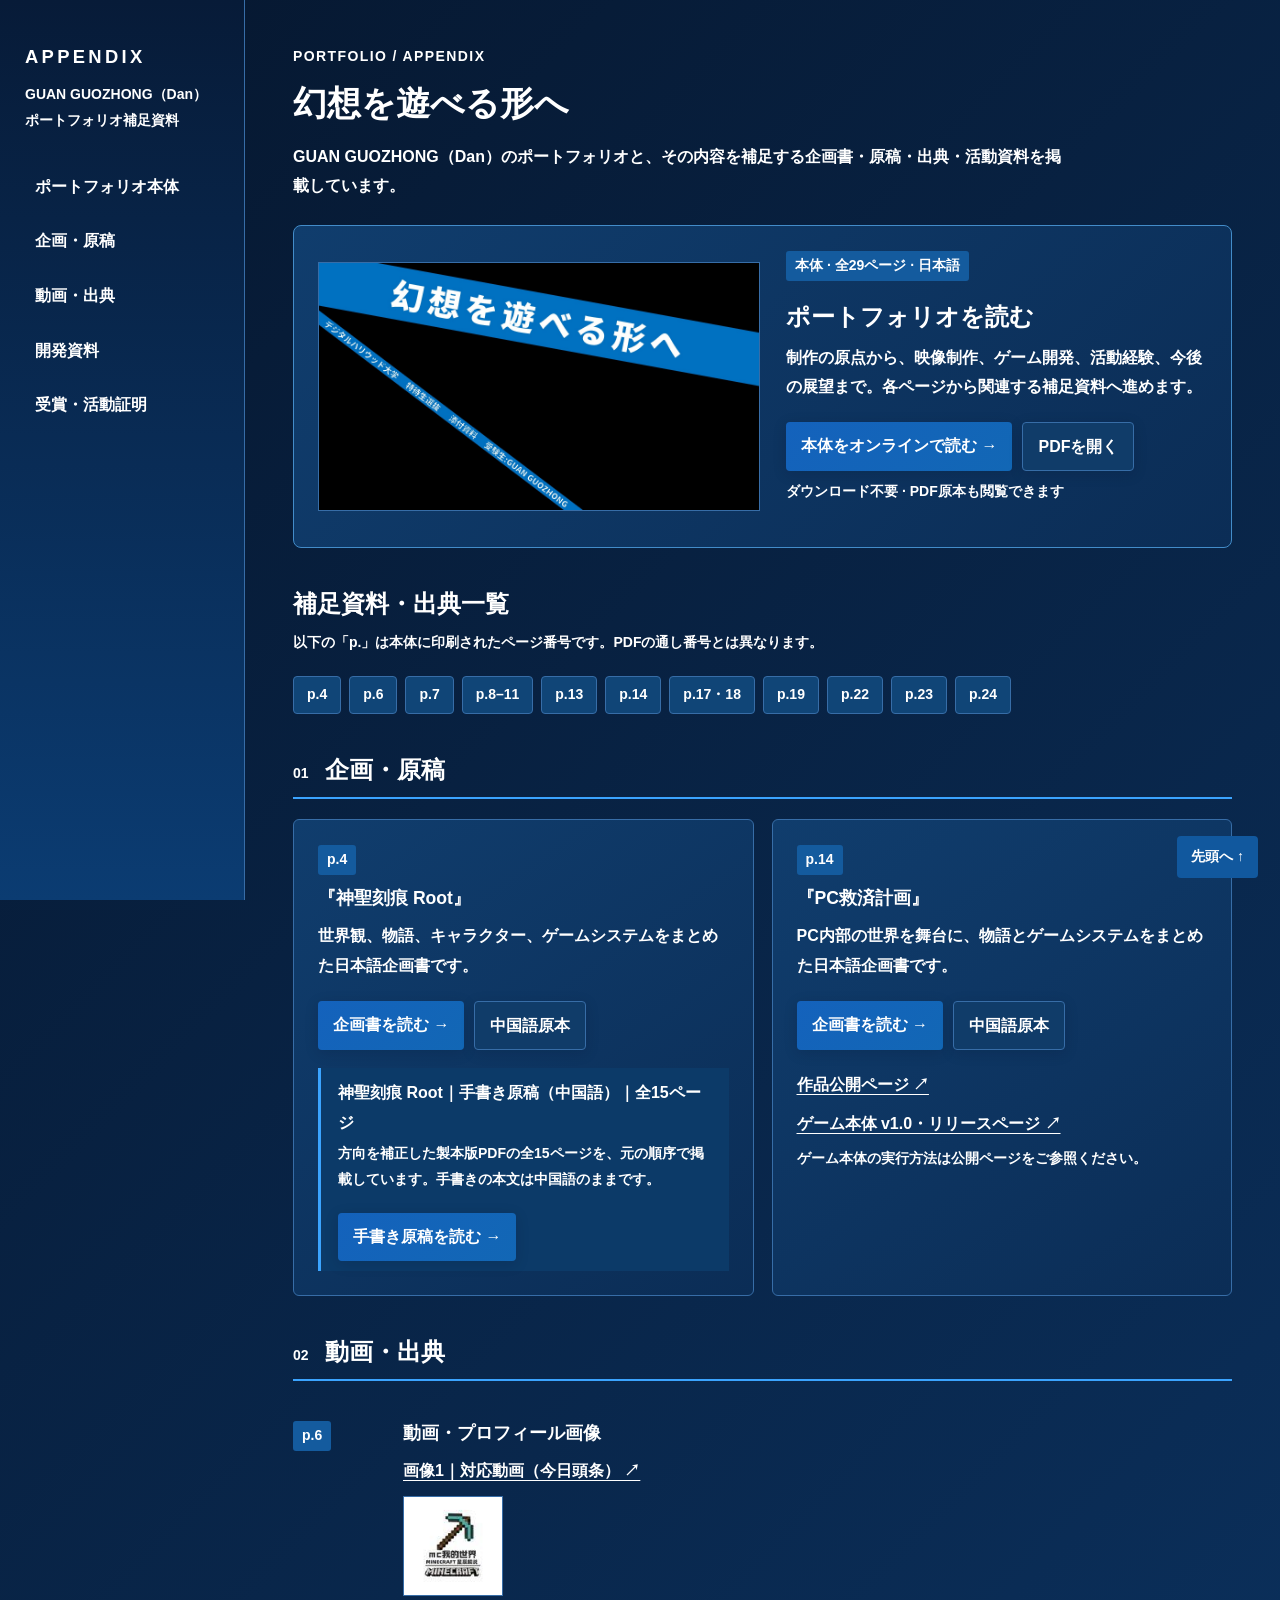
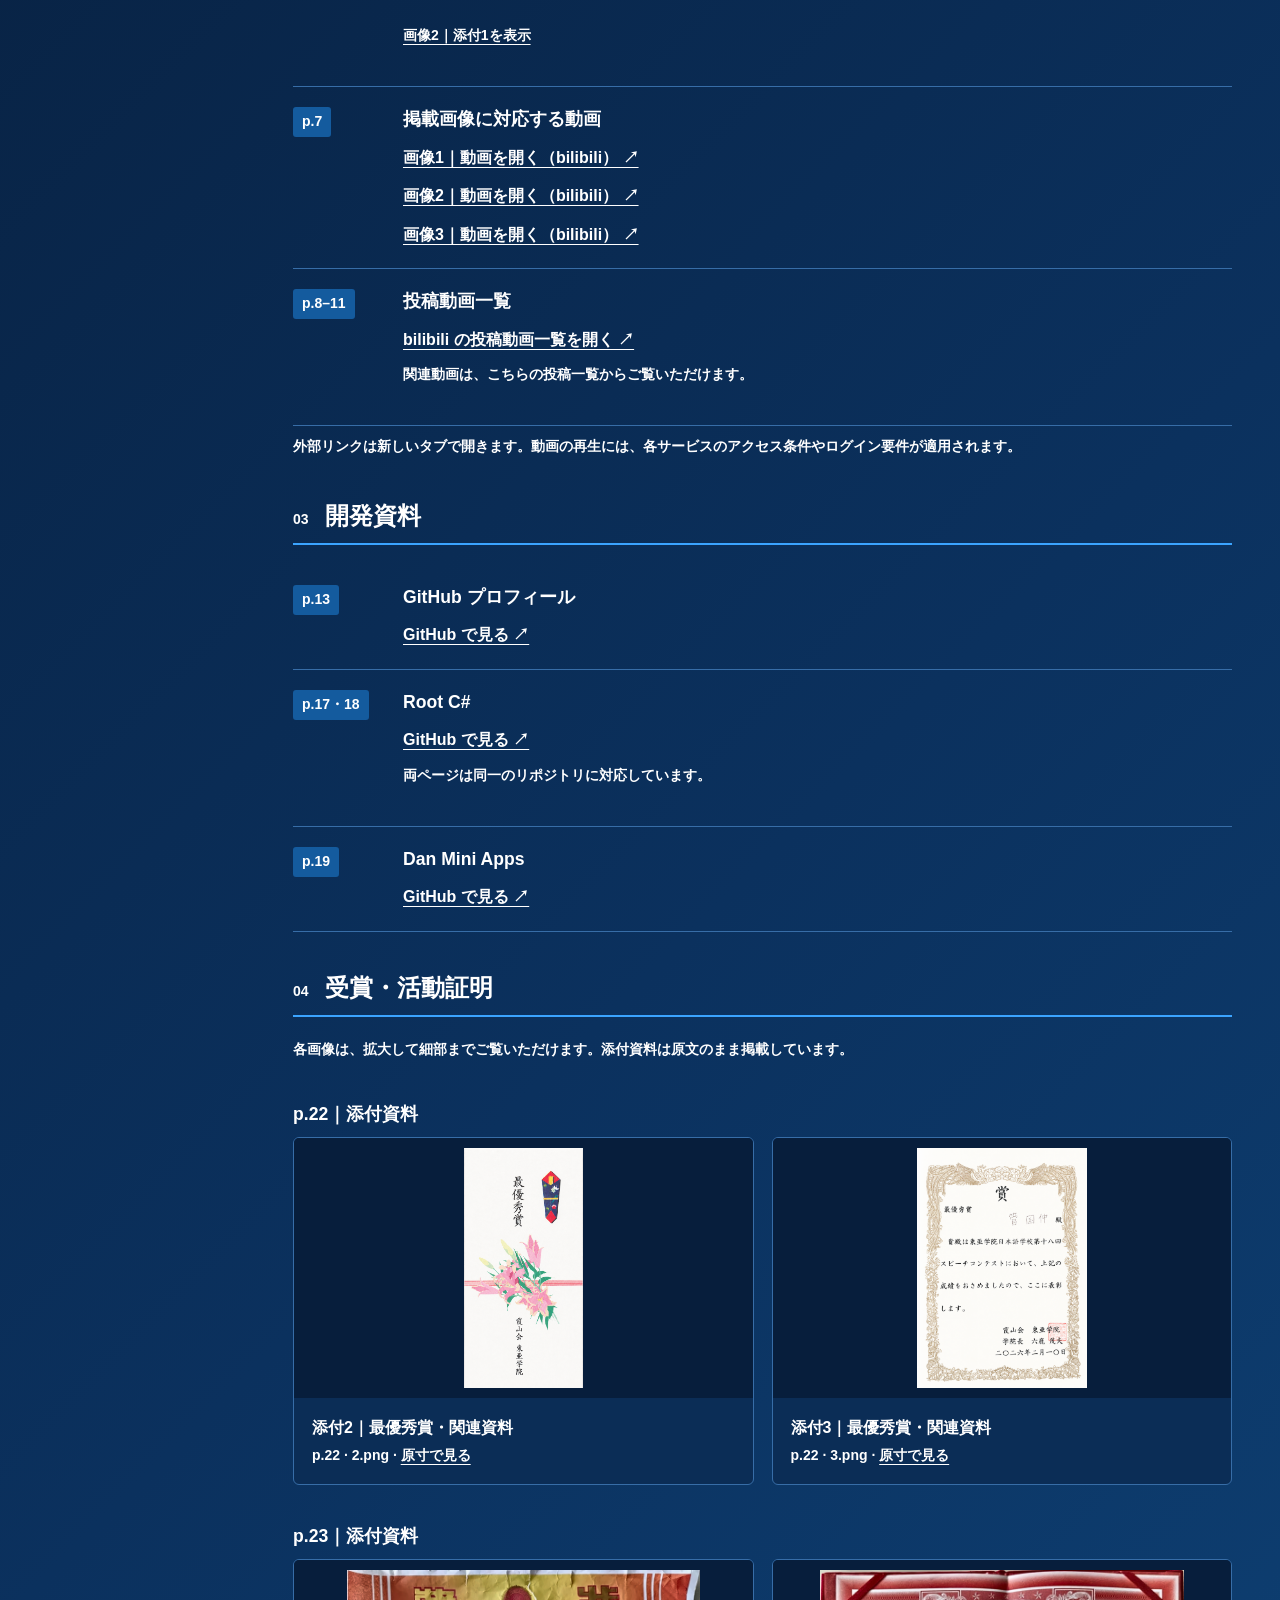
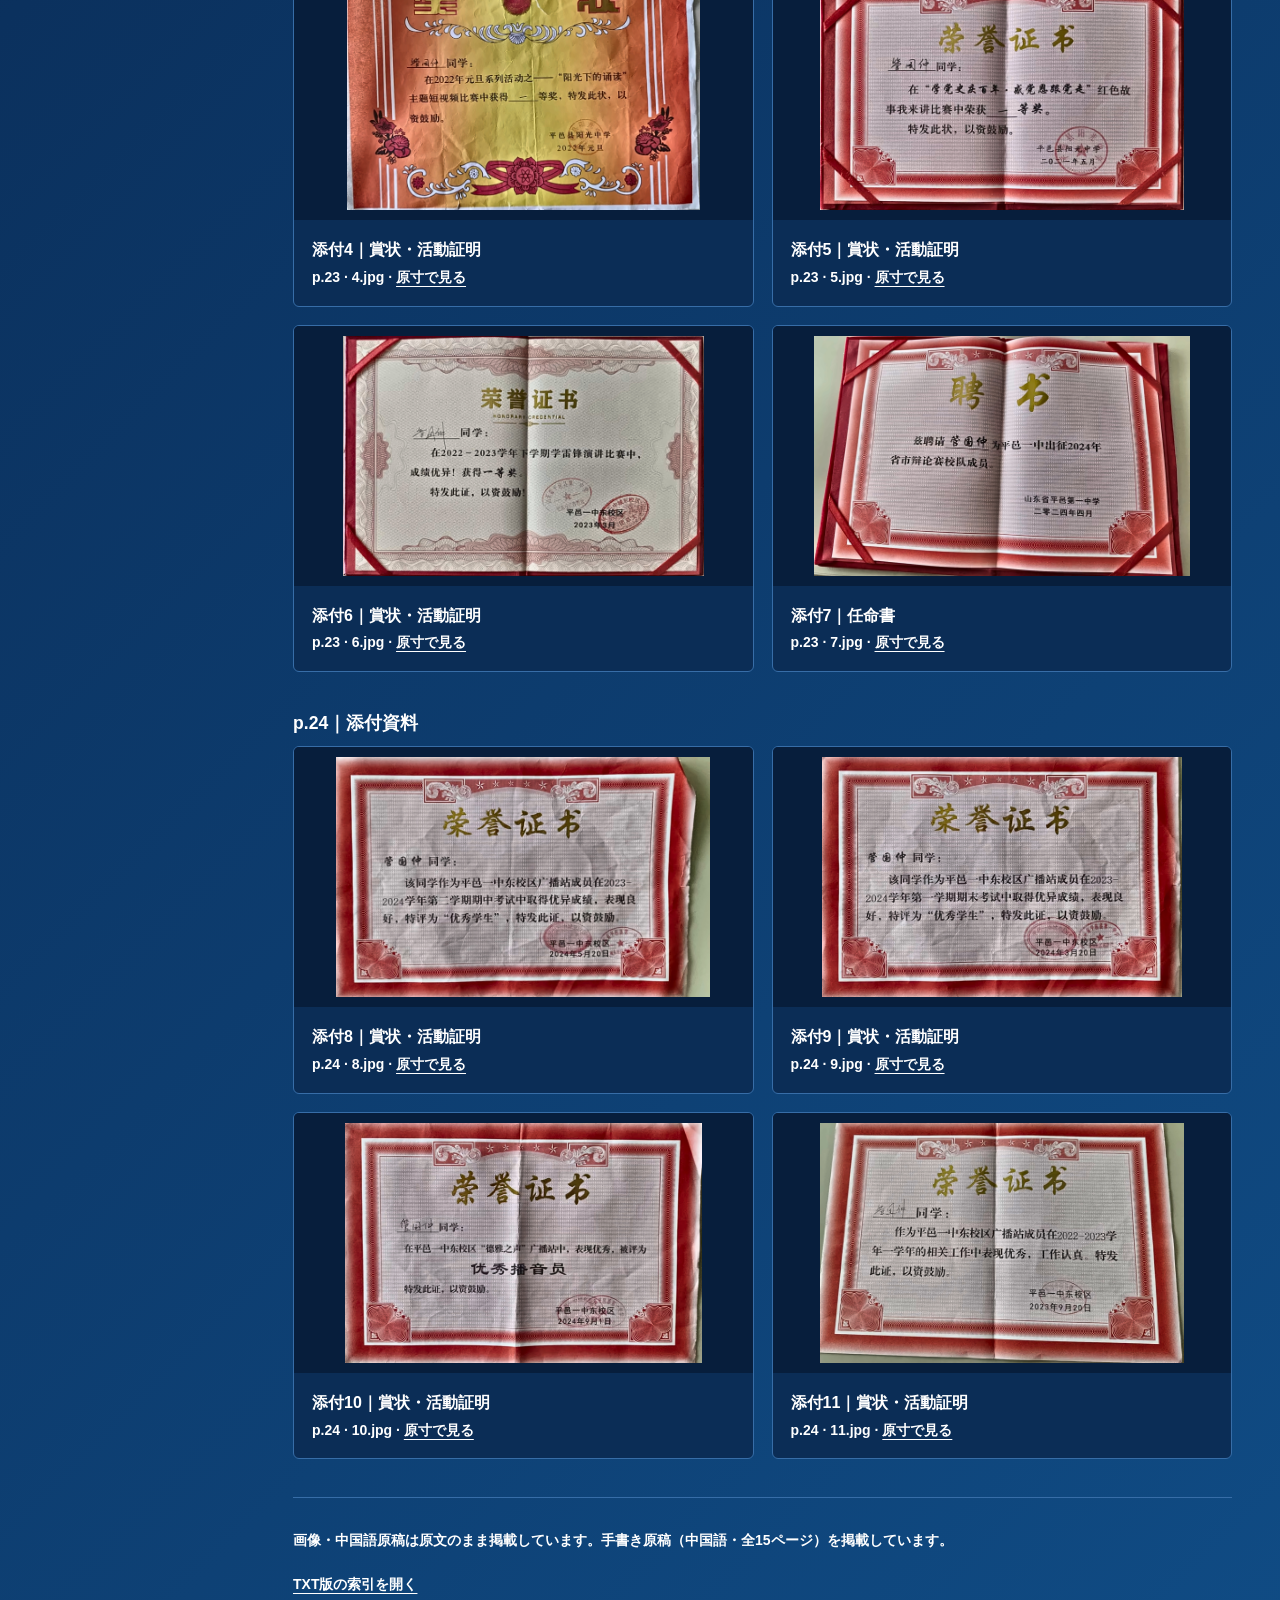
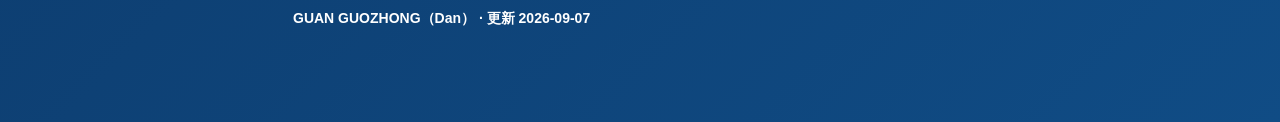
==== commit d5344a3e: "Improve reader navigation and proofread Japanese proposals" ====
--- a/index.html
+++ b/index.html
@@ -1 +1 @@
-<!doctype html><html lang="ja"><head><meta charset="utf-8"><meta name="viewport" content="width=device-width,initial-scale=1"><meta name="description" content="ポートフォリオの企画書・出典・添付画像をページ別に閲覧できます。"><title>幻想を遊べる形へ｜ポートフォリオ・APPENDIX</title><link rel="stylesheet" href="assets/style.css?v=portfolio-v1"></head><body id="top"><a href="#main" class="skip">本文へ</a><div class="shell"><aside class="sidebar"><a href="#top" class="brand">APPENDIX</a><p class="sideline">GUAN GUOZHONG（Dan）<br>ポートフォリオ補足資料</p><nav class="nav" aria-label="資料の分類"><a href="portfolio/index.html">ポートフォリオ本体</a><a href="#projects">企画・原稿</a><a href="#sources">動画・出典</a><a href="#development">開発資料</a><a href="#awards">受賞・活動証明</a></nav></aside><main id="main"><p class="eyebrow">PORTFOLIO / APPENDIX</p><h1>幻想を遊べる形へ</h1><p class="lead">GUAN GUOZHONG（Dan）のポートフォリオと、その内容を補足する企画書・原稿・出典・活動資料を掲載しています。</p><section class="portfolio-feature" id="portfolio"><a href="portfolio/index.html"><img src="portfolio/pages/page-01.jpg" width="1920" height="1080" alt="ポートフォリオ『幻想を遊べる形へ』の表紙"></a><div><span class="tag">本体 · 全29ページ · 日本語</span><h2>ポートフォリオを読む</h2><p>制作の原点から、映像制作、ゲーム開発、活動経験、今後の展望まで。各ページから関連する補足資料へ進めます。</p><div class="actions"><a class="button" href="portfolio/index.html">本体をオンラインで読む →</a><a class="button secondary" href="portfolio/portfolio.pdf">PDFを開く</a></div><p class="meta">ダウンロード不要 · PDF原本も閲覧できます</p></div></section><h2 class="portfolio-subtitle">補足資料・出典一覧</h2><p class="meta">以下の「p.」は本体に印刷されたページ番号です。PDFの通し番号とは異なります。</p><nav class="page-index" aria-label="ページ別索引"><a href="#p4">p.4</a><a href="#p6">p.6</a><a href="#p7">p.7</a><a href="#p8-11">p.8–11</a><a href="#p13">p.13</a><a href="#p14">p.14</a><a href="#p17-18">p.17・18</a><a href="#p19">p.19</a><a href="#p22">p.22</a><a href="#p23">p.23</a><a href="#p24">p.24</a></nav><section id="projects"><div class="section-head"><span class="num">01</span><h2>企画・原稿</h2></div><div class="grid"><article class="card" id="p4"><span class="tag">p.4</span><h3>『神聖刻痕 Root』</h3><p>世界観、物語、キャラクター、ゲームシステムをまとめた日本語企画書です。</p><div class="actions"><a href="reading/root.html" class="button">企画書を読む →</a><a href="reading/root-cn.html" class="button secondary">中国語原本</a></div><div class="notice" id="manuscript"><strong>神聖刻痕 Root｜手書き原稿（中国語）｜全15ページ</strong><p class="meta">方向を補正した製本版PDFの全15ページを、元の順序で掲載しています。手書きの本文は中国語のままです。</p><div class="actions"><a class="button" href="manuscripts/index.html">手書き原稿を読む →</a></div></div></article><article class="card" id="p14"><span class="tag">p.14</span><h3>『PC救済計画』</h3><p>PC内部の世界を舞台に、物語とゲームシステムをまとめた日本語企画書です。</p><div class="actions"><a href="reading/pc.html" class="button">企画書を読む →</a><a href="reading/pc-cn.html" class="button secondary">中国語原本</a></div><div class="links" style="margin-top:20px"><a href="https://dan-3401.github.io/PC-SAVE-PROJECT/" target="_blank" rel="noopener noreferrer">作品公開ページ ↗</a><a href="https://github.com/Dan-3401/PC-SAVE-PROJECT/releases/tag/v1.0" target="_blank" rel="noopener noreferrer">ゲーム本体 v1.0・リリースページ ↗</a></div><p class="meta">ゲーム本体の実行方法は公開ページをご参照ください。</p></article></div></section><section id="sources"><div class="section-head"><span class="num">02</span><h2>動画・出典</h2></div><div class="source-row" id="p6"><div><span class="tag">p.6</span></div><div><h3>動画・プロフィール画像</h3><div class="links"><a href="https://www.toutiao.com/video/6519654261809217540/" target="_blank" rel="noopener noreferrer">画像1｜対応動画（今日頭条） ↗</a></div><a href="attachments/1.jpg"><img class="avatar" src="attachments/1.jpg" alt="添付1・プロフィール画像"></a><p class="meta"><a href="attachments/1.jpg">画像2｜添付1を表示</a></p></div></div><div class="source-row" id="p7"><div><span class="tag">p.7</span></div><div><h3>掲載画像に対応する動画</h3><div class="links"><a href="https://www.bilibili.com/video/BV1x24y1Q72n/" target="_blank" rel="noopener noreferrer">画像1｜動画を開く（bilibili） ↗</a><a href="https://www.bilibili.com/video/BV1ag411J74V/" target="_blank" rel="noopener noreferrer">画像2｜動画を開く（bilibili） ↗</a><a href="https://www.bilibili.com/video/BV14d4y1H71N/" target="_blank" rel="noopener noreferrer">画像3｜動画を開く（bilibili） ↗</a></div></div></div><div class="source-row" id="p8-11"><div><span class="tag">p.8–11</span></div><div><h3>投稿動画一覧</h3><div class="links"><a href="https://space.bilibili.com/454049929/upload/video" target="_blank" rel="noopener noreferrer">bilibili の投稿動画一覧を開く ↗</a></div><p class="meta">この範囲の参照先は投稿動画一覧です。元の索引には、画像ごとの動画URLは記載されていません。</p></div></div><p class="meta">外部リンクは新しいタブで開きます。動画の再生には、各サービスのアクセス条件やログイン要件が適用されます。</p></section><section id="development"><div class="section-head"><span class="num">03</span><h2>開発資料</h2></div><div class="source-row" id="p13"><div><span class="tag">p.13</span></div><div><h3>GitHub プロフィール</h3><a href="https://github.com/Dan-3401" target="_blank" rel="noopener noreferrer">GitHub で見る ↗</a></div></div><div class="source-row" id="p17-18"><div><span class="tag">p.17・18</span></div><div><h3>Root C#</h3><a href="https://github.com/Dan-3401/root-c-" target="_blank" rel="noopener noreferrer">GitHub で見る ↗</a><p class="meta">両ページは同一のリポジトリに対応しています。</p></div></div><div class="source-row" id="p19"><div><span class="tag">p.19</span></div><div><h3>Dan Mini Apps</h3><a href="https://github.com/Dan-3401/Dan-Mini-Apps" target="_blank" rel="noopener noreferrer">GitHub で見る ↗</a></div></div></section><section id="awards"><div class="section-head"><span class="num">04</span><h2>受賞・活動証明</h2></div><p class="meta">各画像を選ぶと、原寸の画像をブラウザで表示します。添付資料は原文のまま掲載しています。</p><section id="p22"><h3>p.22｜添付資料</h3><div class="gallery"><figure><a href="attachments/2.png"><img loading="lazy" src="attachments/2.png" alt="添付2：最優秀賞・関連資料（p.22）"></a><figcaption><span class="name">添付2｜最優秀賞・関連資料</span><span class="meta">p.22 · 2.png · <a href="attachments/2.png">原寸で見る</a></span></figcaption></figure><figure><a href="attachments/3.png"><img loading="lazy" src="attachments/3.png" alt="添付3：最優秀賞・関連資料（p.22）"></a><figcaption><span class="name">添付3｜最優秀賞・関連資料</span><span class="meta">p.22 · 3.png · <a href="attachments/3.png">原寸で見る</a></span></figcaption></figure></div></section><section id="p23"><h3>p.23｜添付資料</h3><div class="gallery"><figure><a href="attachments/4.jpg"><img loading="lazy" src="attachments/4.jpg" alt="添付4：賞状・活動証明（p.23）"></a><figcaption><span class="name">添付4｜賞状・活動証明</span><span class="meta">p.23 · 4.jpg · <a href="attachments/4.jpg">原寸で見る</a></span></figcaption></figure><figure><a href="attachments/5.jpg"><img loading="lazy" src="attachments/5.jpg" alt="添付5：賞状・活動証明（p.23）"></a><figcaption><span class="name">添付5｜賞状・活動証明</span><span class="meta">p.23 · 5.jpg · <a href="attachments/5.jpg">原寸で見る</a></span></figcaption></figure><figure><a href="attachments/6.jpg"><img loading="lazy" src="attachments/6.jpg" alt="添付6：賞状・活動証明（p.23）"></a><figcaption><span class="name">添付6｜賞状・活動証明</span><span class="meta">p.23 · 6.jpg · <a href="attachments/6.jpg">原寸で見る</a></span></figcaption></figure><figure><a href="attachments/7.jpg"><img loading="lazy" src="attachments/7.jpg" alt="添付7：任命書（p.23）"></a><figcaption><span class="name">添付7｜任命書</span><span class="meta">p.23 · 7.jpg · <a href="attachments/7.jpg">原寸で見る</a></span></figcaption></figure></div></section><section id="p24"><h3>p.24｜添付資料</h3><div class="gallery"><figure><a href="attachments/8.jpg"><img loading="lazy" src="attachments/8.jpg" alt="添付8：賞状・活動証明（p.24）"></a><figcaption><span class="name">添付8｜賞状・活動証明</span><span class="meta">p.24 · 8.jpg · <a href="attachments/8.jpg">原寸で見る</a></span></figcaption></figure><figure><a href="attachments/9.jpg"><img loading="lazy" src="attachments/9.jpg" alt="添付9：賞状・活動証明（p.24）"></a><figcaption><span class="name">添付9｜賞状・活動証明</span><span class="meta">p.24 · 9.jpg · <a href="attachments/9.jpg">原寸で見る</a></span></figcaption></figure><figure><a href="attachments/10.jpg"><img loading="lazy" src="attachments/10.jpg" alt="添付10：賞状・活動証明（p.24）"></a><figcaption><span class="name">添付10｜賞状・活動証明</span><span class="meta">p.24 · 10.jpg · <a href="attachments/10.jpg">原寸で見る</a></span></figcaption></figure><figure><a href="attachments/11.jpg"><img loading="lazy" src="attachments/11.jpg" alt="添付11：賞状・活動証明（p.24）"></a><figcaption><span class="name">添付11｜賞状・活動証明</span><span class="meta">p.24 · 11.jpg · <a href="attachments/11.jpg">原寸で見る</a></span></figcaption></figure></div></section></section><footer class="footer"><p>画像・DOCX原本の内容は変更していません。手書き原稿（中国語・全15ページ）を掲載しています。</p><a href="%E8%A3%9C%E8%B6%B3%E8%B3%87%E6%96%99%E3%83%BB%E5%87%BA%E5%85%B8%E4%B8%80%E8%A6%A7.txt">TXT版の索引を開く</a><p>GUAN GUOZHONG（Dan） · 更新 2026-09-07</p></footer></main></div><a href="#top" class="back-top">先頭へ ↑</a></body></html>+<!doctype html><html lang="ja"><head><meta charset="utf-8"><meta name="viewport" content="width=device-width,initial-scale=1"><meta name="description" content="ポートフォリオの企画書・出典・添付画像をページ別に閲覧できます。"><title>幻想を遊べる形へ｜ポートフォリオ・APPENDIX</title><link rel="stylesheet" href="assets/style.css?v=review-v1"><link rel="stylesheet" href="assets/reader.css?v=review-v1"><script src="assets/reader.js?v=review-v1" defer></script></head><body id="top"><a href="#main" class="skip">本文へ</a><div class="shell"><aside class="sidebar"><a href="#top" class="brand">APPENDIX</a><p class="sideline">GUAN GUOZHONG（Dan）<br>ポートフォリオ補足資料</p><nav class="nav" aria-label="資料の分類"><a href="portfolio/index.html?v=final-url-v1">ポートフォリオ本体</a><a href="#projects">企画・原稿</a><a href="#sources">動画・出典</a><a href="#development">開発資料</a><a href="#awards">受賞・活動証明</a></nav></aside><main id="main"><p class="eyebrow">PORTFOLIO / APPENDIX</p><h1>幻想を遊べる形へ</h1><p class="lead">GUAN GUOZHONG（Dan）のポートフォリオと、その内容を補足する企画書・原稿・出典・活動資料を掲載しています。</p><section class="portfolio-feature" id="portfolio"><a href="portfolio/index.html?v=final-url-v1"><img src="portfolio/pages/page-01.jpg" width="1920" height="1080" alt="ポートフォリオ『幻想を遊べる形へ』の表紙"></a><div><span class="tag">本体 · 全29ページ · 日本語</span><h2>ポートフォリオを読む</h2><p>制作の原点から、映像制作、ゲーム開発、活動経験、今後の展望まで。各ページから関連する補足資料へ進めます。</p><div class="actions"><a class="button" href="portfolio/index.html?v=final-url-v1">本体をオンラインで読む →</a><a class="button secondary" href="portfolio/portfolio.pdf?v=final-url-v1">PDFを開く</a></div><p class="meta">ダウンロード不要 · PDF原本も閲覧できます</p></div></section><h2 class="portfolio-subtitle">補足資料・出典一覧</h2><p class="meta">以下の「p.」は本体に印刷されたページ番号です。PDFの通し番号とは異なります。</p><nav class="page-index" aria-label="ページ別索引"><a href="#p4">p.4</a><a href="#p6">p.6</a><a href="#p7">p.7</a><a href="#p8-11">p.8–11</a><a href="#p13">p.13</a><a href="#p14">p.14</a><a href="#p17-18">p.17・18</a><a href="#p19">p.19</a><a href="#p22">p.22</a><a href="#p23">p.23</a><a href="#p24">p.24</a></nav><section id="projects"><div class="section-head"><span class="num">01</span><h2>企画・原稿</h2></div><div class="grid"><article class="card" id="p4"><span class="tag">p.4</span><h3>『神聖刻痕 Root』</h3><p>世界観、物語、キャラクター、ゲームシステムをまとめた日本語企画書です。</p><div class="actions"><a href="reading/root.html" class="button">企画書を読む →</a><a href="reading/root-cn.html" class="button secondary">中国語原本</a></div><div class="notice" id="manuscript"><strong>神聖刻痕 Root｜手書き原稿（中国語）｜全15ページ</strong><p class="meta">方向を補正した製本版PDFの全15ページを、元の順序で掲載しています。手書きの本文は中国語のままです。</p><div class="actions"><a class="button" href="manuscripts/index.html">手書き原稿を読む →</a></div></div></article><article class="card" id="p14"><span class="tag">p.14</span><h3>『PC救済計画』</h3><p>PC内部の世界を舞台に、物語とゲームシステムをまとめた日本語企画書です。</p><div class="actions"><a href="reading/pc.html" class="button">企画書を読む →</a><a href="reading/pc-cn.html" class="button secondary">中国語原本</a></div><div class="links" style="margin-top:20px"><a href="https://dan-3401.github.io/PC-SAVE-PROJECT/" target="_blank" rel="noopener noreferrer">作品公開ページ ↗</a><a href="https://github.com/Dan-3401/PC-SAVE-PROJECT/releases/tag/v1.0" target="_blank" rel="noopener noreferrer">ゲーム本体 v1.0・リリースページ ↗</a></div><p class="meta">ゲーム本体の実行方法は公開ページをご参照ください。</p></article></div></section><section id="sources"><div class="section-head"><span class="num">02</span><h2>動画・出典</h2></div><div class="source-row" id="p6"><div><span class="tag">p.6</span></div><div><h3>動画・プロフィール画像</h3><div class="links"><a href="https://www.toutiao.com/video/6519654261809217540/" target="_blank" rel="noopener noreferrer">画像1｜対応動画（今日頭条） ↗</a></div><a href="attachments/1.jpg"><img class="avatar" src="attachments/1.jpg" alt="添付1・プロフィール画像"></a><p class="meta"><a href="attachments/1.jpg">画像2｜添付1を表示</a></p></div></div><div class="source-row" id="p7"><div><span class="tag">p.7</span></div><div><h3>掲載画像に対応する動画</h3><div class="links"><a href="https://www.bilibili.com/video/BV1x24y1Q72n/" target="_blank" rel="noopener noreferrer">画像1｜動画を開く（bilibili） ↗</a><a href="https://www.bilibili.com/video/BV1ag411J74V/" target="_blank" rel="noopener noreferrer">画像2｜動画を開く（bilibili） ↗</a><a href="https://www.bilibili.com/video/BV14d4y1H71N/" target="_blank" rel="noopener noreferrer">画像3｜動画を開く（bilibili） ↗</a></div></div></div><div class="source-row" id="p8-11"><div><span class="tag">p.8–11</span></div><div><h3>投稿動画一覧</h3><div class="links"><a href="https://space.bilibili.com/454049929/upload/video" target="_blank" rel="noopener noreferrer">bilibili の投稿動画一覧を開く ↗</a></div><p class="meta">関連動画は、こちらの投稿一覧からご覧いただけます。</p></div></div><p class="meta">外部リンクは新しいタブで開きます。動画の再生には、各サービスのアクセス条件やログイン要件が適用されます。</p></section><section id="development"><div class="section-head"><span class="num">03</span><h2>開発資料</h2></div><div class="source-row" id="p13"><div><span class="tag">p.13</span></div><div><h3>GitHub プロフィール</h3><a href="https://github.com/Dan-3401" target="_blank" rel="noopener noreferrer">GitHub で見る ↗</a></div></div><div class="source-row" id="p17-18"><div><span class="tag">p.17・18</span></div><div><h3>Root C#</h3><a href="https://github.com/Dan-3401/root-c-" target="_blank" rel="noopener noreferrer">GitHub で見る ↗</a><p class="meta">両ページは同一のリポジトリに対応しています。</p></div></div><div class="source-row" id="p19"><div><span class="tag">p.19</span></div><div><h3>Dan Mini Apps</h3><a href="https://github.com/Dan-3401/Dan-Mini-Apps" target="_blank" rel="noopener noreferrer">GitHub で見る ↗</a></div></div></section><section id="awards"><div class="section-head"><span class="num">04</span><h2>受賞・活動証明</h2></div><p class="meta">各画像は、拡大して細部までご覧いただけます。添付資料は原文のまま掲載しています。</p><section id="p22"><h3>p.22｜添付資料</h3><div class="gallery"><figure><a href="attachments/2.png"><img loading="lazy" src="attachments/2.png" alt="添付2：最優秀賞・関連資料（p.22）"></a><figcaption><span class="name">添付2｜最優秀賞・関連資料</span><span class="meta">p.22 · 2.png · <a href="attachments/2.png">原寸で見る</a></span></figcaption></figure><figure><a href="attachments/3.png"><img loading="lazy" src="attachments/3.png" alt="添付3：最優秀賞・関連資料（p.22）"></a><figcaption><span class="name">添付3｜最優秀賞・関連資料</span><span class="meta">p.22 · 3.png · <a href="attachments/3.png">原寸で見る</a></span></figcaption></figure></div></section><section id="p23"><h3>p.23｜添付資料</h3><div class="gallery"><figure><a href="attachments/4.jpg"><img loading="lazy" src="attachments/4.jpg" alt="添付4：賞状・活動証明（p.23）"></a><figcaption><span class="name">添付4｜賞状・活動証明</span><span class="meta">p.23 · 4.jpg · <a href="attachments/4.jpg">原寸で見る</a></span></figcaption></figure><figure><a href="attachments/5.jpg"><img loading="lazy" src="attachments/5.jpg" alt="添付5：賞状・活動証明（p.23）"></a><figcaption><span class="name">添付5｜賞状・活動証明</span><span class="meta">p.23 · 5.jpg · <a href="attachments/5.jpg">原寸で見る</a></span></figcaption></figure><figure><a href="attachments/6.jpg"><img loading="lazy" src="attachments/6.jpg" alt="添付6：賞状・活動証明（p.23）"></a><figcaption><span class="name">添付6｜賞状・活動証明</span><span class="meta">p.23 · 6.jpg · <a href="attachments/6.jpg">原寸で見る</a></span></figcaption></figure><figure><a href="attachments/7.jpg"><img loading="lazy" src="attachments/7.jpg" alt="添付7：任命書（p.23）"></a><figcaption><span class="name">添付7｜任命書</span><span class="meta">p.23 · 7.jpg · <a href="attachments/7.jpg">原寸で見る</a></span></figcaption></figure></div></section><section id="p24"><h3>p.24｜添付資料</h3><div class="gallery"><figure><a href="attachments/8.jpg"><img loading="lazy" src="attachments/8.jpg" alt="添付8：賞状・活動証明（p.24）"></a><figcaption><span class="name">添付8｜賞状・活動証明</span><span class="meta">p.24 · 8.jpg · <a href="attachments/8.jpg">原寸で見る</a></span></figcaption></figure><figure><a href="attachments/9.jpg"><img loading="lazy" src="attachments/9.jpg" alt="添付9：賞状・活動証明（p.24）"></a><figcaption><span class="name">添付9｜賞状・活動証明</span><span class="meta">p.24 · 9.jpg · <a href="attachments/9.jpg">原寸で見る</a></span></figcaption></figure><figure><a href="attachments/10.jpg"><img loading="lazy" src="attachments/10.jpg" alt="添付10：賞状・活動証明（p.24）"></a><figcaption><span class="name">添付10｜賞状・活動証明</span><span class="meta">p.24 · 10.jpg · <a href="attachments/10.jpg">原寸で見る</a></span></figcaption></figure><figure><a href="attachments/11.jpg"><img loading="lazy" src="attachments/11.jpg" alt="添付11：賞状・活動証明（p.24）"></a><figcaption><span class="name">添付11｜賞状・活動証明</span><span class="meta">p.24 · 11.jpg · <a href="attachments/11.jpg">原寸で見る</a></span></figcaption></figure></div></section></section><footer class="footer"><p>画像・中国語原稿は原文のまま掲載しています。手書き原稿（中国語・全15ページ）を掲載しています。</p><a href="%E8%A3%9C%E8%B6%B3%E8%B3%87%E6%96%99%E3%83%BB%E5%87%BA%E5%85%B8%E4%B8%80%E8%A6%A7.txt">TXT版の索引を開く</a><p>GUAN GUOZHONG（Dan） · 更新 2026-09-07</p></footer></main></div><a href="#top" class="back-top">先頭へ ↑</a></body></html>
--- a/assets/reader.css
+++ b/assets/reader.css
@@ -0,0 +1,15 @@
+/* Shared reading controls, with native keyboard-accessible modal dialogs. */
+.reader-control{font:inherit;font-size:.9rem;font-weight:650;color:#fff;background:#14558e;border:1px solid #77b9ed;border-radius:6px;padding:9px 15px;min-height:44px;text-decoration:none;cursor:pointer;white-space:nowrap}
+.reader-control:hover{background:#1b6db7;color:#fff}.reader-control:focus-visible,dialog a:focus-visible{outline:3px solid #9ad8ff;outline-offset:3px}
+.reader-toolbar{position:fixed;z-index:20;bottom:max(14px,env(safe-area-inset-bottom));left:50%;transform:translateX(-50%);display:flex;gap:8px;padding:8px;background:#07294ef5;border:1px solid #539ddd;border-radius:12px;box-shadow:0 6px 28px #0008;max-width:calc(100% - 20px)}
+.has-reader-toolbar{padding-bottom:90px}.has-reader-toolbar>.back-top{display:none}
+.reader-dialog{padding:0;border:1px solid #539ddd;border-radius:12px;background:#092a50;color:#fff;width:min(1100px,calc(100% - 24px));max-width:none;max-height:calc(100dvh - 24px);box-shadow:0 16px 70px #0009;overflow:hidden}
+.reader-dialog::backdrop{background:#020d21dd}.reader-dialog-head{display:flex;gap:14px;justify-content:space-between;align-items:center;padding:14px 18px;border-bottom:1px solid #3976ab;background:#103e70}
+.reader-dialog-head h2{font-size:1rem;margin:0;overflow-wrap:anywhere;line-height:1.5}.image-controls{display:flex;align-items:center;gap:12px;padding:10px 18px;font-size:.8rem}
+.image-viewer-body{overflow:auto;max-height:calc(100dvh - 185px);background:#041b35;overscroll-behavior:contain;padding:12px;text-align:center}
+.image-viewer-body img{display:block;width:auto;height:auto;max-width:100%;max-height:calc(100dvh - 210px);margin:auto}
+.image-viewer-body.original-size img{max-width:none;max-height:none;width:auto;height:auto;margin:0}
+.reader-contents-links{display:grid;gap:4px;padding:16px 22px;max-height:calc(100dvh - 140px);overflow:auto;overscroll-behavior:contain}
+.reader-contents-links a{display:block;padding:9px 12px;border-radius:5px;line-height:1.55}.reader-contents-links a:hover{background:#14558e}
+@media(max-width:560px){.reader-dialog-head{padding:12px;gap:8px}.reader-dialog-head h2{font-size:.85rem}.reader-control{padding:9px 12px}.image-controls{padding:8px 12px;gap:8px}.reader-contents-links{padding:12px}.reader-toolbar{gap:6px}.image-controls span{line-height:1.5}}
+@media print{.reader-toolbar,.reader-dialog{display:none!important}.has-reader-toolbar{padding-bottom:0}}
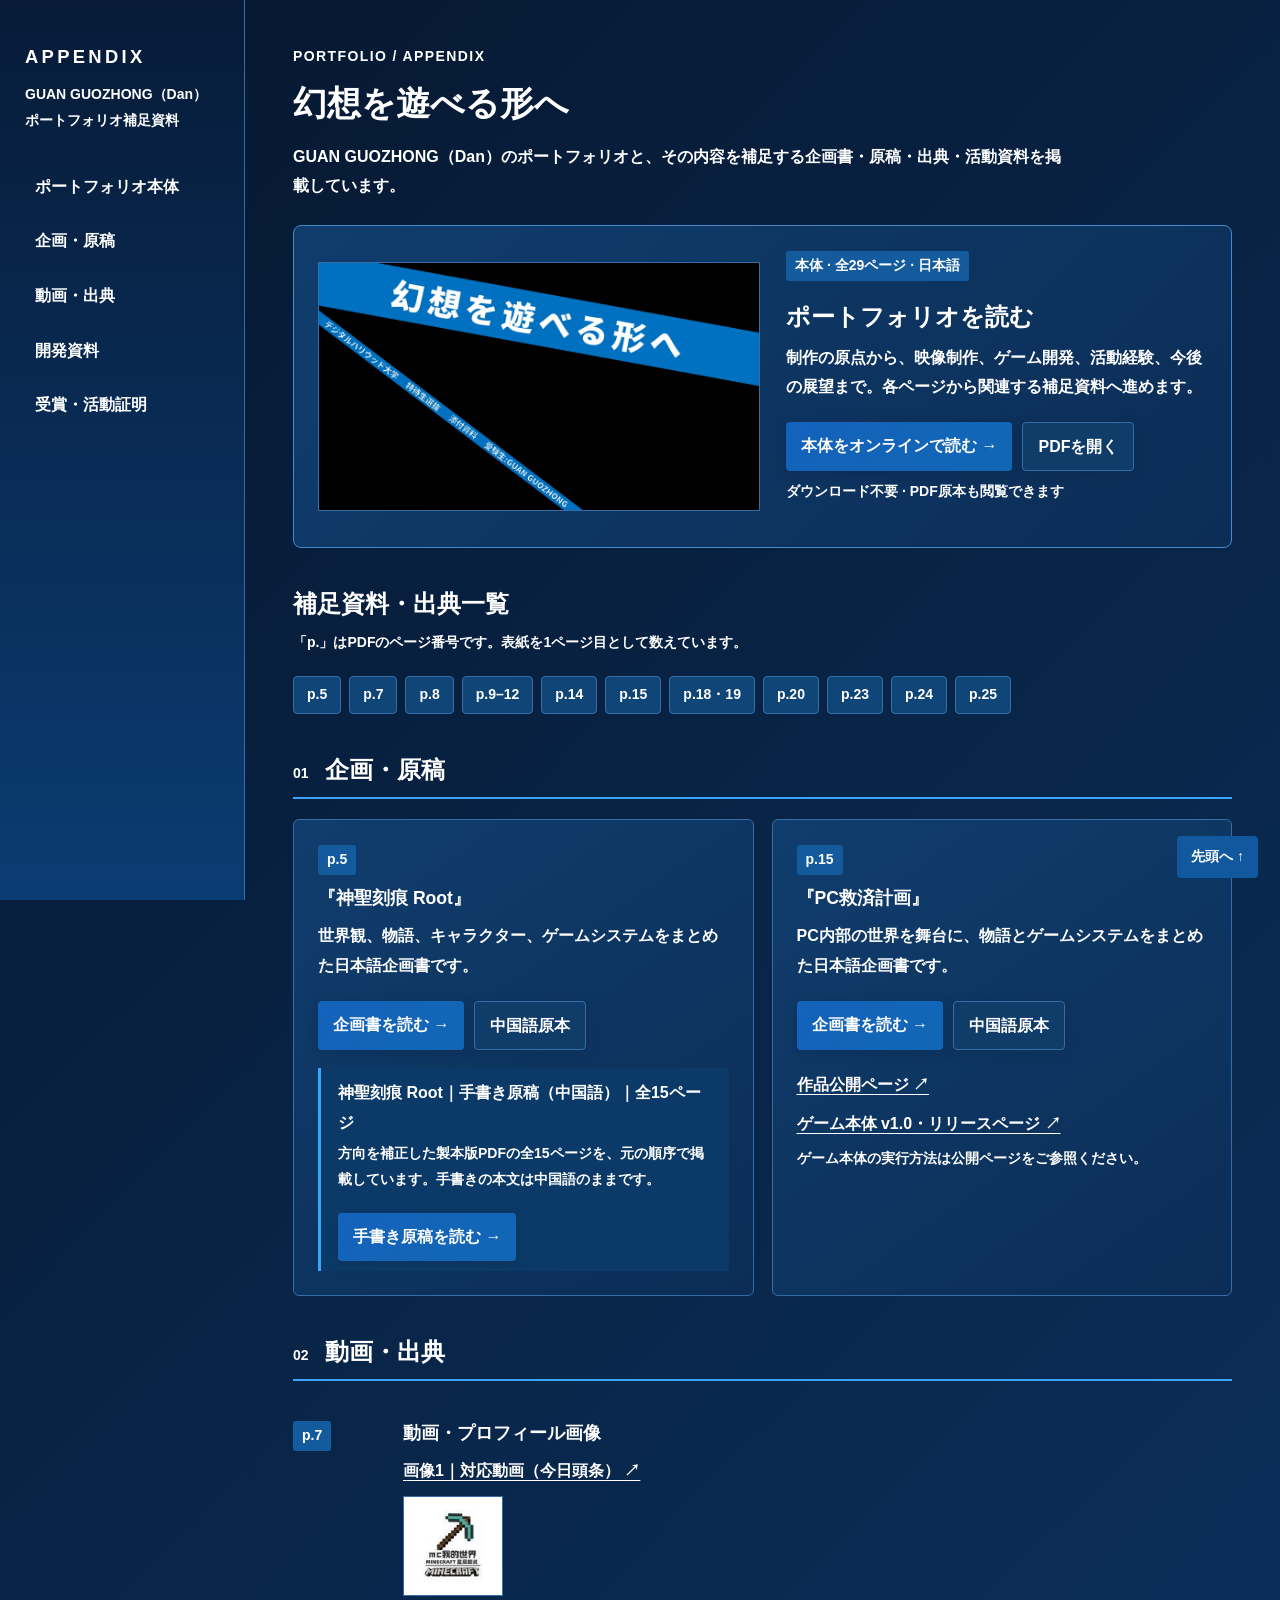
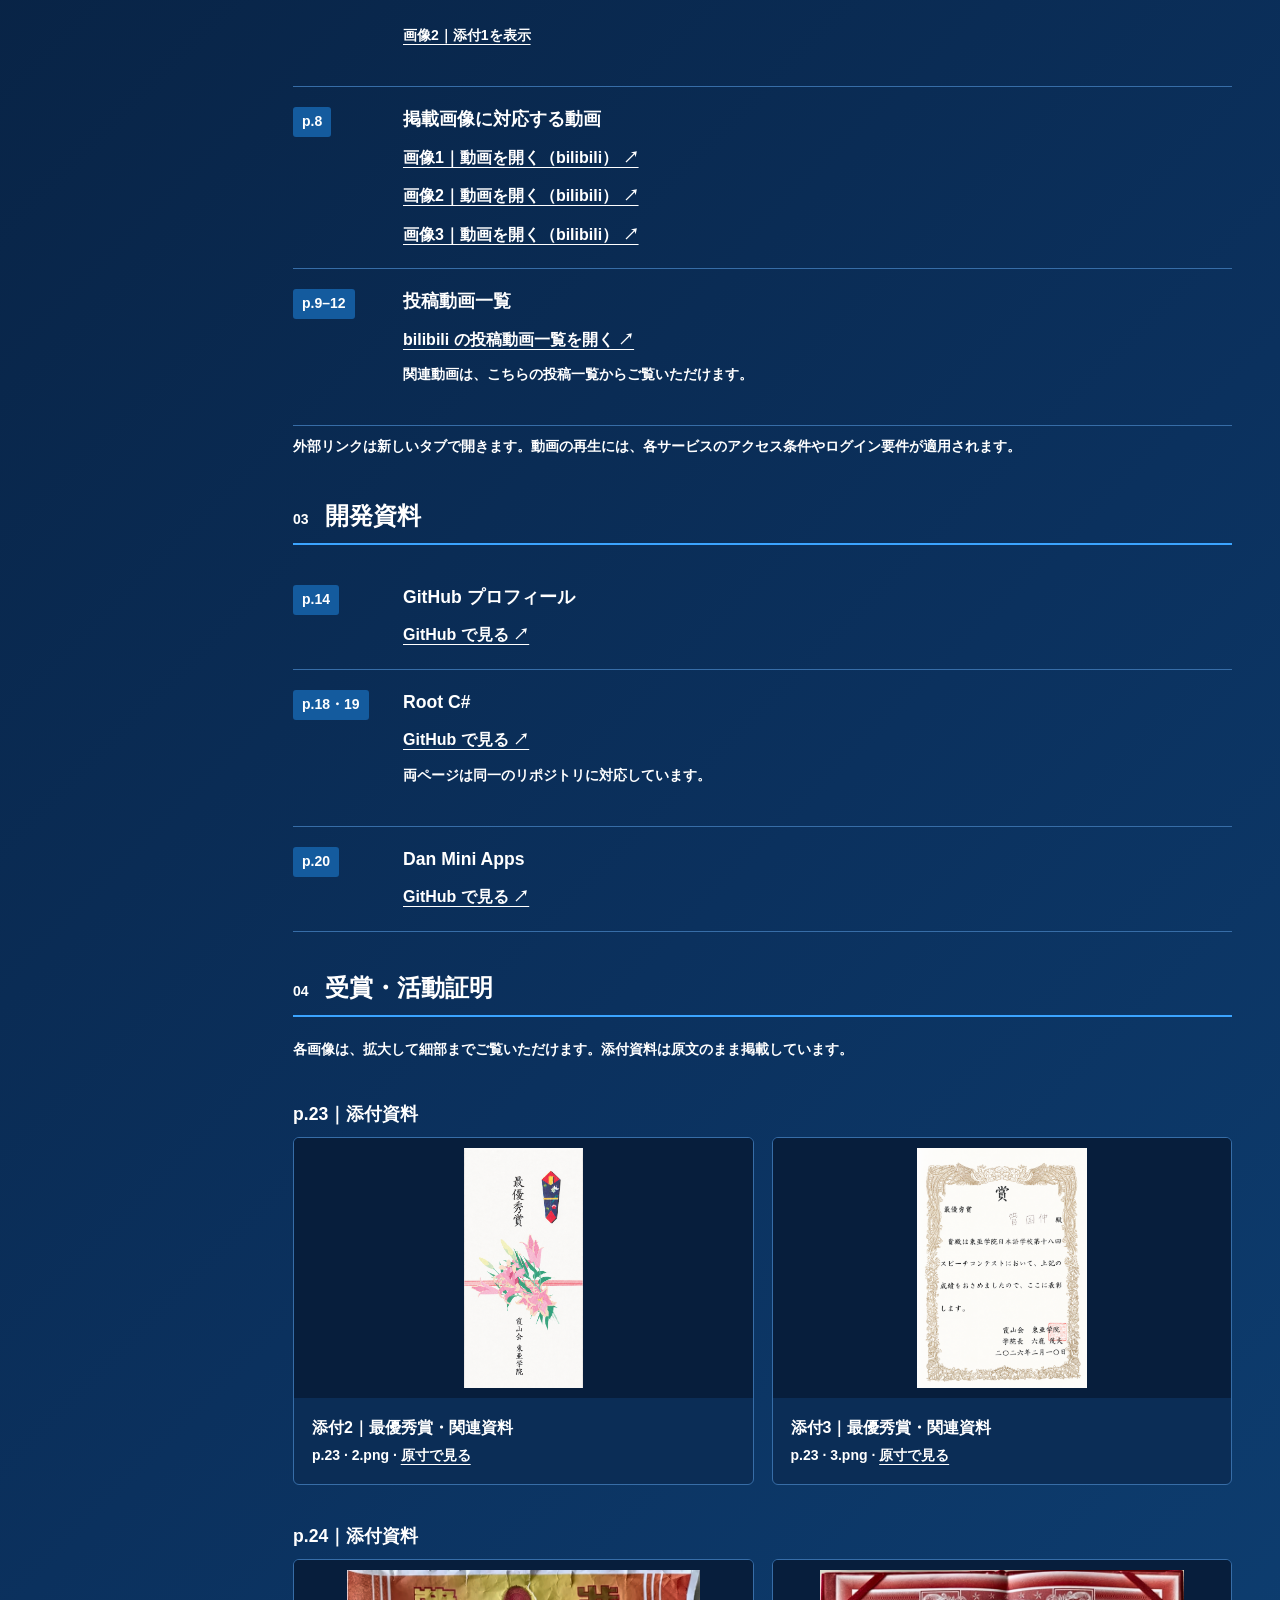
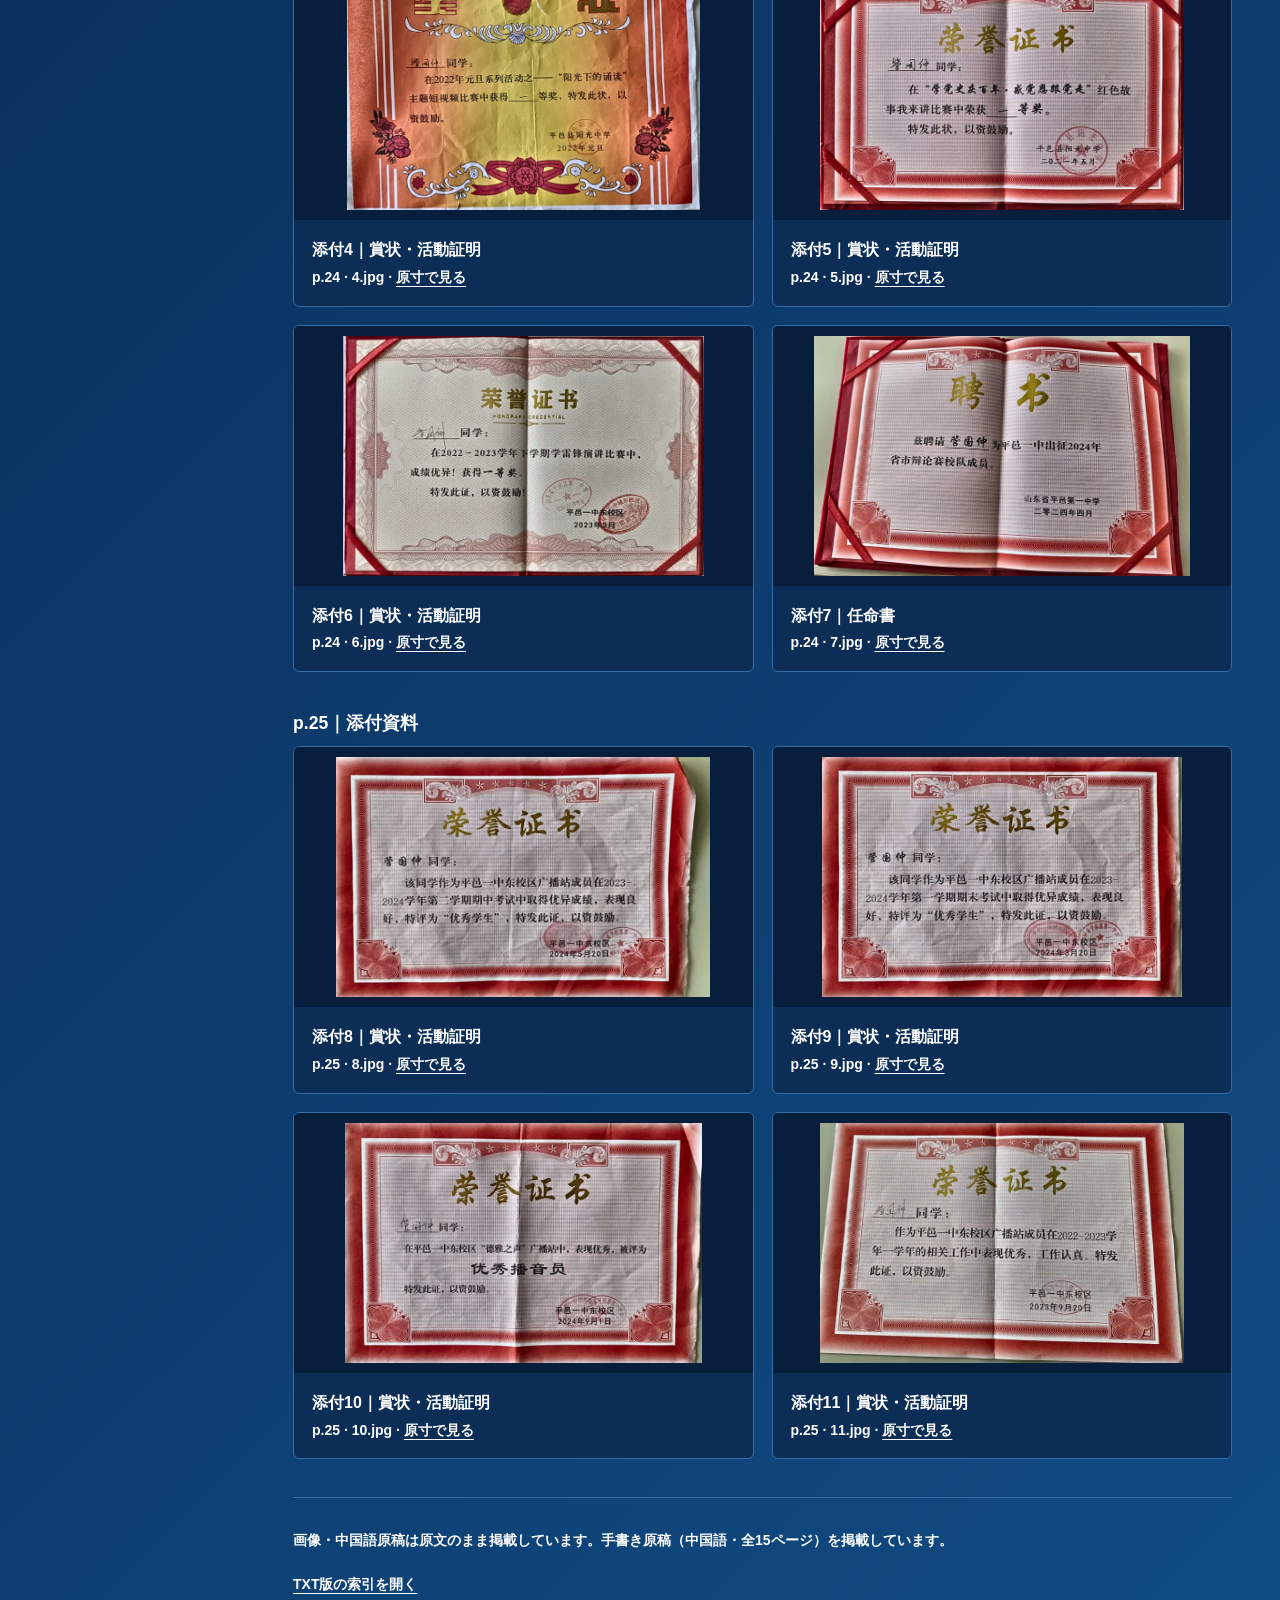
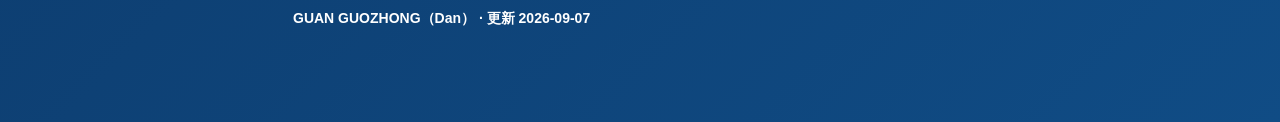
==== commit e33430ac: "Update portfolio to over0.1 and align appendix with PDF page numbers" ====
--- a/index.html
+++ b/index.html
@@ -1 +1 @@
-<!doctype html><html lang="ja"><head><meta charset="utf-8"><meta name="viewport" content="width=device-width,initial-scale=1"><meta name="description" content="ポートフォリオの企画書・出典・添付画像をページ別に閲覧できます。"><title>幻想を遊べる形へ｜ポートフォリオ・APPENDIX</title><link rel="stylesheet" href="assets/style.css?v=review-v1"><link rel="stylesheet" href="assets/reader.css?v=review-v1"><script src="assets/reader.js?v=review-v1" defer></script></head><body id="top"><a href="#main" class="skip">本文へ</a><div class="shell"><aside class="sidebar"><a href="#top" class="brand">APPENDIX</a><p class="sideline">GUAN GUOZHONG（Dan）<br>ポートフォリオ補足資料</p><nav class="nav" aria-label="資料の分類"><a href="portfolio/index.html?v=final-url-v1">ポートフォリオ本体</a><a href="#projects">企画・原稿</a><a href="#sources">動画・出典</a><a href="#development">開発資料</a><a href="#awards">受賞・活動証明</a></nav></aside><main id="main"><p class="eyebrow">PORTFOLIO / APPENDIX</p><h1>幻想を遊べる形へ</h1><p class="lead">GUAN GUOZHONG（Dan）のポートフォリオと、その内容を補足する企画書・原稿・出典・活動資料を掲載しています。</p><section class="portfolio-feature" id="portfolio"><a href="portfolio/index.html?v=final-url-v1"><img src="portfolio/pages/page-01.jpg" width="1920" height="1080" alt="ポートフォリオ『幻想を遊べる形へ』の表紙"></a><div><span class="tag">本体 · 全29ページ · 日本語</span><h2>ポートフォリオを読む</h2><p>制作の原点から、映像制作、ゲーム開発、活動経験、今後の展望まで。各ページから関連する補足資料へ進めます。</p><div class="actions"><a class="button" href="portfolio/index.html?v=final-url-v1">本体をオンラインで読む →</a><a class="button secondary" href="portfolio/portfolio.pdf?v=final-url-v1">PDFを開く</a></div><p class="meta">ダウンロード不要 · PDF原本も閲覧できます</p></div></section><h2 class="portfolio-subtitle">補足資料・出典一覧</h2><p class="meta">以下の「p.」は本体に印刷されたページ番号です。PDFの通し番号とは異なります。</p><nav class="page-index" aria-label="ページ別索引"><a href="#p4">p.4</a><a href="#p6">p.6</a><a href="#p7">p.7</a><a href="#p8-11">p.8–11</a><a href="#p13">p.13</a><a href="#p14">p.14</a><a href="#p17-18">p.17・18</a><a href="#p19">p.19</a><a href="#p22">p.22</a><a href="#p23">p.23</a><a href="#p24">p.24</a></nav><section id="projects"><div class="section-head"><span class="num">01</span><h2>企画・原稿</h2></div><div class="grid"><article class="card" id="p4"><span class="tag">p.4</span><h3>『神聖刻痕 Root』</h3><p>世界観、物語、キャラクター、ゲームシステムをまとめた日本語企画書です。</p><div class="actions"><a href="reading/root.html" class="button">企画書を読む →</a><a href="reading/root-cn.html" class="button secondary">中国語原本</a></div><div class="notice" id="manuscript"><strong>神聖刻痕 Root｜手書き原稿（中国語）｜全15ページ</strong><p class="meta">方向を補正した製本版PDFの全15ページを、元の順序で掲載しています。手書きの本文は中国語のままです。</p><div class="actions"><a class="button" href="manuscripts/index.html">手書き原稿を読む →</a></div></div></article><article class="card" id="p14"><span class="tag">p.14</span><h3>『PC救済計画』</h3><p>PC内部の世界を舞台に、物語とゲームシステムをまとめた日本語企画書です。</p><div class="actions"><a href="reading/pc.html" class="button">企画書を読む →</a><a href="reading/pc-cn.html" class="button secondary">中国語原本</a></div><div class="links" style="margin-top:20px"><a href="https://dan-3401.github.io/PC-SAVE-PROJECT/" target="_blank" rel="noopener noreferrer">作品公開ページ ↗</a><a href="https://github.com/Dan-3401/PC-SAVE-PROJECT/releases/tag/v1.0" target="_blank" rel="noopener noreferrer">ゲーム本体 v1.0・リリースページ ↗</a></div><p class="meta">ゲーム本体の実行方法は公開ページをご参照ください。</p></article></div></section><section id="sources"><div class="section-head"><span class="num">02</span><h2>動画・出典</h2></div><div class="source-row" id="p6"><div><span class="tag">p.6</span></div><div><h3>動画・プロフィール画像</h3><div class="links"><a href="https://www.toutiao.com/video/6519654261809217540/" target="_blank" rel="noopener noreferrer">画像1｜対応動画（今日頭条） ↗</a></div><a href="attachments/1.jpg"><img class="avatar" src="attachments/1.jpg" alt="添付1・プロフィール画像"></a><p class="meta"><a href="attachments/1.jpg">画像2｜添付1を表示</a></p></div></div><div class="source-row" id="p7"><div><span class="tag">p.7</span></div><div><h3>掲載画像に対応する動画</h3><div class="links"><a href="https://www.bilibili.com/video/BV1x24y1Q72n/" target="_blank" rel="noopener noreferrer">画像1｜動画を開く（bilibili） ↗</a><a href="https://www.bilibili.com/video/BV1ag411J74V/" target="_blank" rel="noopener noreferrer">画像2｜動画を開く（bilibili） ↗</a><a href="https://www.bilibili.com/video/BV14d4y1H71N/" target="_blank" rel="noopener noreferrer">画像3｜動画を開く（bilibili） ↗</a></div></div></div><div class="source-row" id="p8-11"><div><span class="tag">p.8–11</span></div><div><h3>投稿動画一覧</h3><div class="links"><a href="https://space.bilibili.com/454049929/upload/video" target="_blank" rel="noopener noreferrer">bilibili の投稿動画一覧を開く ↗</a></div><p class="meta">関連動画は、こちらの投稿一覧からご覧いただけます。</p></div></div><p class="meta">外部リンクは新しいタブで開きます。動画の再生には、各サービスのアクセス条件やログイン要件が適用されます。</p></section><section id="development"><div class="section-head"><span class="num">03</span><h2>開発資料</h2></div><div class="source-row" id="p13"><div><span class="tag">p.13</span></div><div><h3>GitHub プロフィール</h3><a href="https://github.com/Dan-3401" target="_blank" rel="noopener noreferrer">GitHub で見る ↗</a></div></div><div class="source-row" id="p17-18"><div><span class="tag">p.17・18</span></div><div><h3>Root C#</h3><a href="https://github.com/Dan-3401/root-c-" target="_blank" rel="noopener noreferrer">GitHub で見る ↗</a><p class="meta">両ページは同一のリポジトリに対応しています。</p></div></div><div class="source-row" id="p19"><div><span class="tag">p.19</span></div><div><h3>Dan Mini Apps</h3><a href="https://github.com/Dan-3401/Dan-Mini-Apps" target="_blank" rel="noopener noreferrer">GitHub で見る ↗</a></div></div></section><section id="awards"><div class="section-head"><span class="num">04</span><h2>受賞・活動証明</h2></div><p class="meta">各画像は、拡大して細部までご覧いただけます。添付資料は原文のまま掲載しています。</p><section id="p22"><h3>p.22｜添付資料</h3><div class="gallery"><figure><a href="attachments/2.png"><img loading="lazy" src="attachments/2.png" alt="添付2：最優秀賞・関連資料（p.22）"></a><figcaption><span class="name">添付2｜最優秀賞・関連資料</span><span class="meta">p.22 · 2.png · <a href="attachments/2.png">原寸で見る</a></span></figcaption></figure><figure><a href="attachments/3.png"><img loading="lazy" src="attachments/3.png" alt="添付3：最優秀賞・関連資料（p.22）"></a><figcaption><span class="name">添付3｜最優秀賞・関連資料</span><span class="meta">p.22 · 3.png · <a href="attachments/3.png">原寸で見る</a></span></figcaption></figure></div></section><section id="p23"><h3>p.23｜添付資料</h3><div class="gallery"><figure><a href="attachments/4.jpg"><img loading="lazy" src="attachments/4.jpg" alt="添付4：賞状・活動証明（p.23）"></a><figcaption><span class="name">添付4｜賞状・活動証明</span><span class="meta">p.23 · 4.jpg · <a href="attachments/4.jpg">原寸で見る</a></span></figcaption></figure><figure><a href="attachments/5.jpg"><img loading="lazy" src="attachments/5.jpg" alt="添付5：賞状・活動証明（p.23）"></a><figcaption><span class="name">添付5｜賞状・活動証明</span><span class="meta">p.23 · 5.jpg · <a href="attachments/5.jpg">原寸で見る</a></span></figcaption></figure><figure><a href="attachments/6.jpg"><img loading="lazy" src="attachments/6.jpg" alt="添付6：賞状・活動証明（p.23）"></a><figcaption><span class="name">添付6｜賞状・活動証明</span><span class="meta">p.23 · 6.jpg · <a href="attachments/6.jpg">原寸で見る</a></span></figcaption></figure><figure><a href="attachments/7.jpg"><img loading="lazy" src="attachments/7.jpg" alt="添付7：任命書（p.23）"></a><figcaption><span class="name">添付7｜任命書</span><span class="meta">p.23 · 7.jpg · <a href="attachments/7.jpg">原寸で見る</a></span></figcaption></figure></div></section><section id="p24"><h3>p.24｜添付資料</h3><div class="gallery"><figure><a href="attachments/8.jpg"><img loading="lazy" src="attachments/8.jpg" alt="添付8：賞状・活動証明（p.24）"></a><figcaption><span class="name">添付8｜賞状・活動証明</span><span class="meta">p.24 · 8.jpg · <a href="attachments/8.jpg">原寸で見る</a></span></figcaption></figure><figure><a href="attachments/9.jpg"><img loading="lazy" src="attachments/9.jpg" alt="添付9：賞状・活動証明（p.24）"></a><figcaption><span class="name">添付9｜賞状・活動証明</span><span class="meta">p.24 · 9.jpg · <a href="attachments/9.jpg">原寸で見る</a></span></figcaption></figure><figure><a href="attachments/10.jpg"><img loading="lazy" src="attachments/10.jpg" alt="添付10：賞状・活動証明（p.24）"></a><figcaption><span class="name">添付10｜賞状・活動証明</span><span class="meta">p.24 · 10.jpg · <a href="attachments/10.jpg">原寸で見る</a></span></figcaption></figure><figure><a href="attachments/11.jpg"><img loading="lazy" src="attachments/11.jpg" alt="添付11：賞状・活動証明（p.24）"></a><figcaption><span class="name">添付11｜賞状・活動証明</span><span class="meta">p.24 · 11.jpg · <a href="attachments/11.jpg">原寸で見る</a></span></figcaption></figure></div></section></section><footer class="footer"><p>画像・中国語原稿は原文のまま掲載しています。手書き原稿（中国語・全15ページ）を掲載しています。</p><a href="%E8%A3%9C%E8%B6%B3%E8%B3%87%E6%96%99%E3%83%BB%E5%87%BA%E5%85%B8%E4%B8%80%E8%A6%A7.txt">TXT版の索引を開く</a><p>GUAN GUOZHONG（Dan） · 更新 2026-09-07</p></footer></main></div><a href="#top" class="back-top">先頭へ ↑</a></body></html>+<!doctype html><html lang="ja"><head><meta charset="utf-8"><meta name="viewport" content="width=device-width,initial-scale=1"><meta name="description" content="ポートフォリオの企画書・出典・添付画像をページ別に閲覧できます。"><title>幻想を遊べる形へ｜ポートフォリオ・APPENDIX</title><link rel="stylesheet" href="assets/style.css?v=review-v1"><link rel="stylesheet" href="assets/reader.css?v=review-v1"><script src="assets/reader.js?v=review-v1" defer></script></head><body id="top"><a href="#main" class="skip">本文へ</a><div class="shell"><aside class="sidebar"><a href="#top" class="brand">APPENDIX</a><p class="sideline">GUAN GUOZHONG（Dan）<br>ポートフォリオ補足資料</p><nav class="nav" aria-label="資料の分類"><a href="portfolio/index.html?v=over01-20260908">ポートフォリオ本体</a><a href="#projects">企画・原稿</a><a href="#sources">動画・出典</a><a href="#development">開発資料</a><a href="#awards">受賞・活動証明</a></nav></aside><main id="main"><p class="eyebrow">PORTFOLIO / APPENDIX</p><h1>幻想を遊べる形へ</h1><p class="lead">GUAN GUOZHONG（Dan）のポートフォリオと、その内容を補足する企画書・原稿・出典・活動資料を掲載しています。</p><section class="portfolio-feature" id="portfolio"><a href="portfolio/index.html?v=over01-20260908"><img src="portfolio/pages/page-01.jpg?v=over01-20260908" width="1920" height="1080" alt="ポートフォリオ『幻想を遊べる形へ』の表紙"></a><div><span class="tag">本体 · 全29ページ · 日本語</span><h2>ポートフォリオを読む</h2><p>制作の原点から、映像制作、ゲーム開発、活動経験、今後の展望まで。各ページから関連する補足資料へ進めます。</p><div class="actions"><a class="button" href="portfolio/index.html?v=over01-20260908">本体をオンラインで読む →</a><a class="button secondary" href="portfolio/portfolio.pdf?v=over01-20260908">PDFを開く</a></div><p class="meta">ダウンロード不要 · PDF原本も閲覧できます</p></div></section><h2 class="portfolio-subtitle">補足資料・出典一覧</h2><p class="meta">「p.」はPDFのページ番号です。表紙を1ページ目として数えています。</p><nav class="page-index" aria-label="ページ別索引"><a href="#p5">p.5</a><a href="#p7">p.7</a><a href="#p8">p.8</a><a href="#p9-12">p.9–12</a><a href="#p14">p.14</a><a href="#p15">p.15</a><a href="#p18-19">p.18・19</a><a href="#p20">p.20</a><a href="#p23">p.23</a><a href="#p24">p.24</a><a href="#p25">p.25</a></nav><section id="projects"><div class="section-head"><span class="num">01</span><h2>企画・原稿</h2></div><div class="grid"><article class="card" id="p5"><span class="tag">p.5</span><h3>『神聖刻痕 Root』</h3><p>世界観、物語、キャラクター、ゲームシステムをまとめた日本語企画書です。</p><div class="actions"><a href="reading/root.html" class="button">企画書を読む →</a><a href="reading/root-cn.html" class="button secondary">中国語原本</a></div><div class="notice" id="manuscript"><strong>神聖刻痕 Root｜手書き原稿（中国語）｜全15ページ</strong><p class="meta">方向を補正した製本版PDFの全15ページを、元の順序で掲載しています。手書きの本文は中国語のままです。</p><div class="actions"><a class="button" href="manuscripts/index.html">手書き原稿を読む →</a></div></div></article><article class="card" id="p15"><span class="tag">p.15</span><h3>『PC救済計画』</h3><p>PC内部の世界を舞台に、物語とゲームシステムをまとめた日本語企画書です。</p><div class="actions"><a href="reading/pc.html" class="button">企画書を読む →</a><a href="reading/pc-cn.html" class="button secondary">中国語原本</a></div><div class="links" style="margin-top:20px"><a href="https://dan-3401.github.io/PC-SAVE-PROJECT/" target="_blank" rel="noopener noreferrer">作品公開ページ ↗</a><a href="https://github.com/Dan-3401/PC-SAVE-PROJECT/releases/tag/v1.0" target="_blank" rel="noopener noreferrer">ゲーム本体 v1.0・リリースページ ↗</a></div><p class="meta">ゲーム本体の実行方法は公開ページをご参照ください。</p></article></div></section><section id="sources"><div class="section-head"><span class="num">02</span><h2>動画・出典</h2></div><div class="source-row" id="p7"><div><span class="tag">p.7</span></div><div><h3>動画・プロフィール画像</h3><div class="links"><a href="https://www.toutiao.com/video/6519654261809217540/" target="_blank" rel="noopener noreferrer">画像1｜対応動画（今日頭条） ↗</a></div><a href="attachments/1.jpg"><img class="avatar" src="attachments/1.jpg" alt="添付1・プロフィール画像"></a><p class="meta"><a href="attachments/1.jpg">画像2｜添付1を表示</a></p></div></div><div class="source-row" id="p8"><div><span class="tag">p.8</span></div><div><h3>掲載画像に対応する動画</h3><div class="links"><a href="https://www.bilibili.com/video/BV1x24y1Q72n/" target="_blank" rel="noopener noreferrer">画像1｜動画を開く（bilibili） ↗</a><a href="https://www.bilibili.com/video/BV1ag411J74V/" target="_blank" rel="noopener noreferrer">画像2｜動画を開く（bilibili） ↗</a><a href="https://www.bilibili.com/video/BV14d4y1H71N/" target="_blank" rel="noopener noreferrer">画像3｜動画を開く（bilibili） ↗</a></div></div></div><div class="source-row" id="p9-12"><div><span class="tag">p.9–12</span></div><div><h3>投稿動画一覧</h3><div class="links"><a href="https://space.bilibili.com/454049929/upload/video" target="_blank" rel="noopener noreferrer">bilibili の投稿動画一覧を開く ↗</a></div><p class="meta">関連動画は、こちらの投稿一覧からご覧いただけます。</p></div></div><p class="meta">外部リンクは新しいタブで開きます。動画の再生には、各サービスのアクセス条件やログイン要件が適用されます。</p></section><section id="development"><div class="section-head"><span class="num">03</span><h2>開発資料</h2></div><div class="source-row" id="p14"><div><span class="tag">p.14</span></div><div><h3>GitHub プロフィール</h3><a href="https://github.com/Dan-3401" target="_blank" rel="noopener noreferrer">GitHub で見る ↗</a></div></div><div class="source-row" id="p18-19"><div><span class="tag">p.18・19</span></div><div><h3>Root C#</h3><a href="https://github.com/Dan-3401/root-c-" target="_blank" rel="noopener noreferrer">GitHub で見る ↗</a><p class="meta">両ページは同一のリポジトリに対応しています。</p></div></div><div class="source-row" id="p20"><div><span class="tag">p.20</span></div><div><h3>Dan Mini Apps</h3><a href="https://github.com/Dan-3401/Dan-Mini-Apps" target="_blank" rel="noopener noreferrer">GitHub で見る ↗</a></div></div></section><section id="awards"><div class="section-head"><span class="num">04</span><h2>受賞・活動証明</h2></div><p class="meta">各画像は、拡大して細部までご覧いただけます。添付資料は原文のまま掲載しています。</p><section id="p23"><h3>p.23｜添付資料</h3><div class="gallery"><figure><a href="attachments/2.png"><img loading="lazy" src="attachments/2.png" alt="添付2：最優秀賞・関連資料（p.23）"></a><figcaption><span class="name">添付2｜最優秀賞・関連資料</span><span class="meta">p.23 · 2.png · <a href="attachments/2.png">原寸で見る</a></span></figcaption></figure><figure><a href="attachments/3.png"><img loading="lazy" src="attachments/3.png" alt="添付3：最優秀賞・関連資料（p.23）"></a><figcaption><span class="name">添付3｜最優秀賞・関連資料</span><span class="meta">p.23 · 3.png · <a href="attachments/3.png">原寸で見る</a></span></figcaption></figure></div></section><section id="p24"><h3>p.24｜添付資料</h3><div class="gallery"><figure><a href="attachments/4.jpg"><img loading="lazy" src="attachments/4.jpg" alt="添付4：賞状・活動証明（p.24）"></a><figcaption><span class="name">添付4｜賞状・活動証明</span><span class="meta">p.24 · 4.jpg · <a href="attachments/4.jpg">原寸で見る</a></span></figcaption></figure><figure><a href="attachments/5.jpg"><img loading="lazy" src="attachments/5.jpg" alt="添付5：賞状・活動証明（p.24）"></a><figcaption><span class="name">添付5｜賞状・活動証明</span><span class="meta">p.24 · 5.jpg · <a href="attachments/5.jpg">原寸で見る</a></span></figcaption></figure><figure><a href="attachments/6.jpg"><img loading="lazy" src="attachments/6.jpg" alt="添付6：賞状・活動証明（p.24）"></a><figcaption><span class="name">添付6｜賞状・活動証明</span><span class="meta">p.24 · 6.jpg · <a href="attachments/6.jpg">原寸で見る</a></span></figcaption></figure><figure><a href="attachments/7.jpg"><img loading="lazy" src="attachments/7.jpg" alt="添付7：任命書（p.24）"></a><figcaption><span class="name">添付7｜任命書</span><span class="meta">p.24 · 7.jpg · <a href="attachments/7.jpg">原寸で見る</a></span></figcaption></figure></div></section><section id="p25"><h3>p.25｜添付資料</h3><div class="gallery"><figure><a href="attachments/8.jpg"><img loading="lazy" src="attachments/8.jpg" alt="添付8：賞状・活動証明（p.25）"></a><figcaption><span class="name">添付8｜賞状・活動証明</span><span class="meta">p.25 · 8.jpg · <a href="attachments/8.jpg">原寸で見る</a></span></figcaption></figure><figure><a href="attachments/9.jpg"><img loading="lazy" src="attachments/9.jpg" alt="添付9：賞状・活動証明（p.25）"></a><figcaption><span class="name">添付9｜賞状・活動証明</span><span class="meta">p.25 · 9.jpg · <a href="attachments/9.jpg">原寸で見る</a></span></figcaption></figure><figure><a href="attachments/10.jpg"><img loading="lazy" src="attachments/10.jpg" alt="添付10：賞状・活動証明（p.25）"></a><figcaption><span class="name">添付10｜賞状・活動証明</span><span class="meta">p.25 · 10.jpg · <a href="attachments/10.jpg">原寸で見る</a></span></figcaption></figure><figure><a href="attachments/11.jpg"><img loading="lazy" src="attachments/11.jpg" alt="添付11：賞状・活動証明（p.25）"></a><figcaption><span class="name">添付11｜賞状・活動証明</span><span class="meta">p.25 · 11.jpg · <a href="attachments/11.jpg">原寸で見る</a></span></figcaption></figure></div></section></section><footer class="footer"><p>画像・中国語原稿は原文のまま掲載しています。手書き原稿（中国語・全15ページ）を掲載しています。</p><a href="%E8%A3%9C%E8%B6%B3%E8%B3%87%E6%96%99%E3%83%BB%E5%87%BA%E5%85%B8%E4%B8%80%E8%A6%A7.txt">TXT版の索引を開く</a><p>GUAN GUOZHONG（Dan） · 更新 2026-09-07</p></footer></main></div><a href="#top" class="back-top">先頭へ ↑</a></body></html>
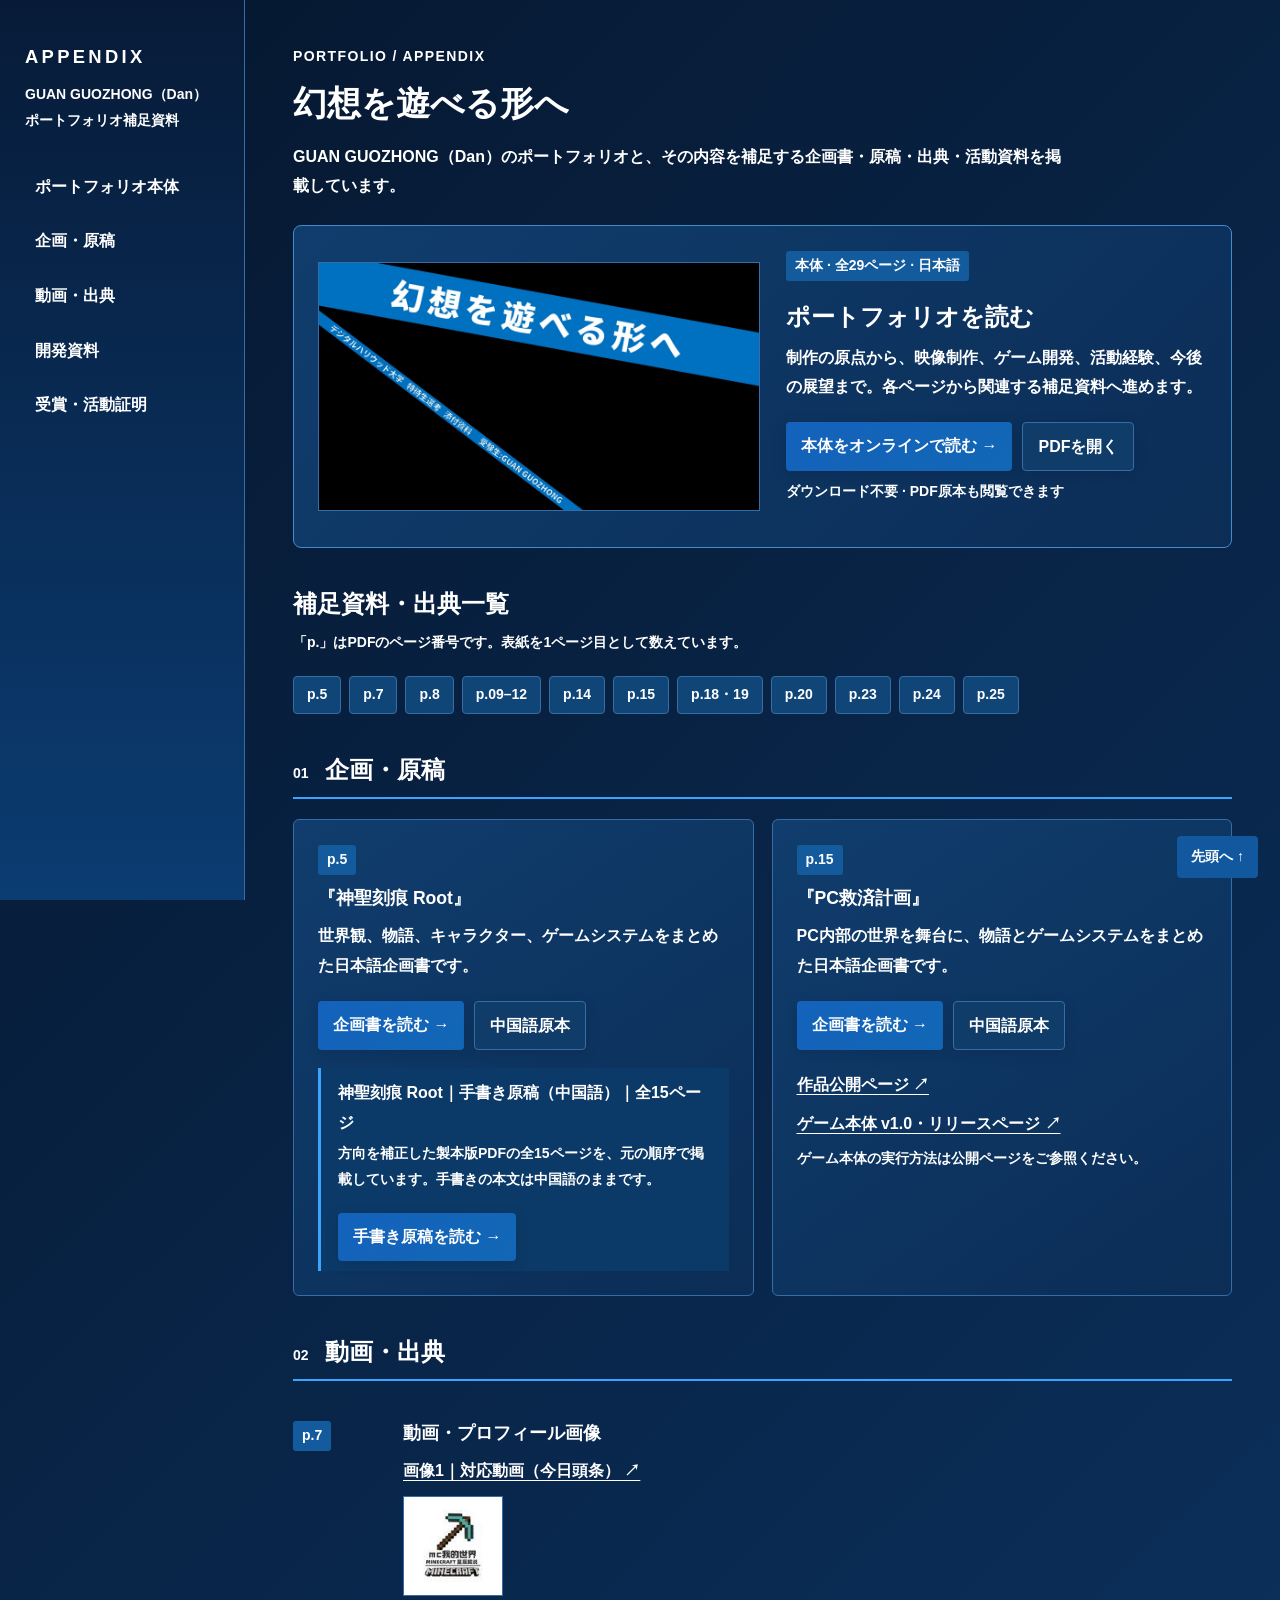
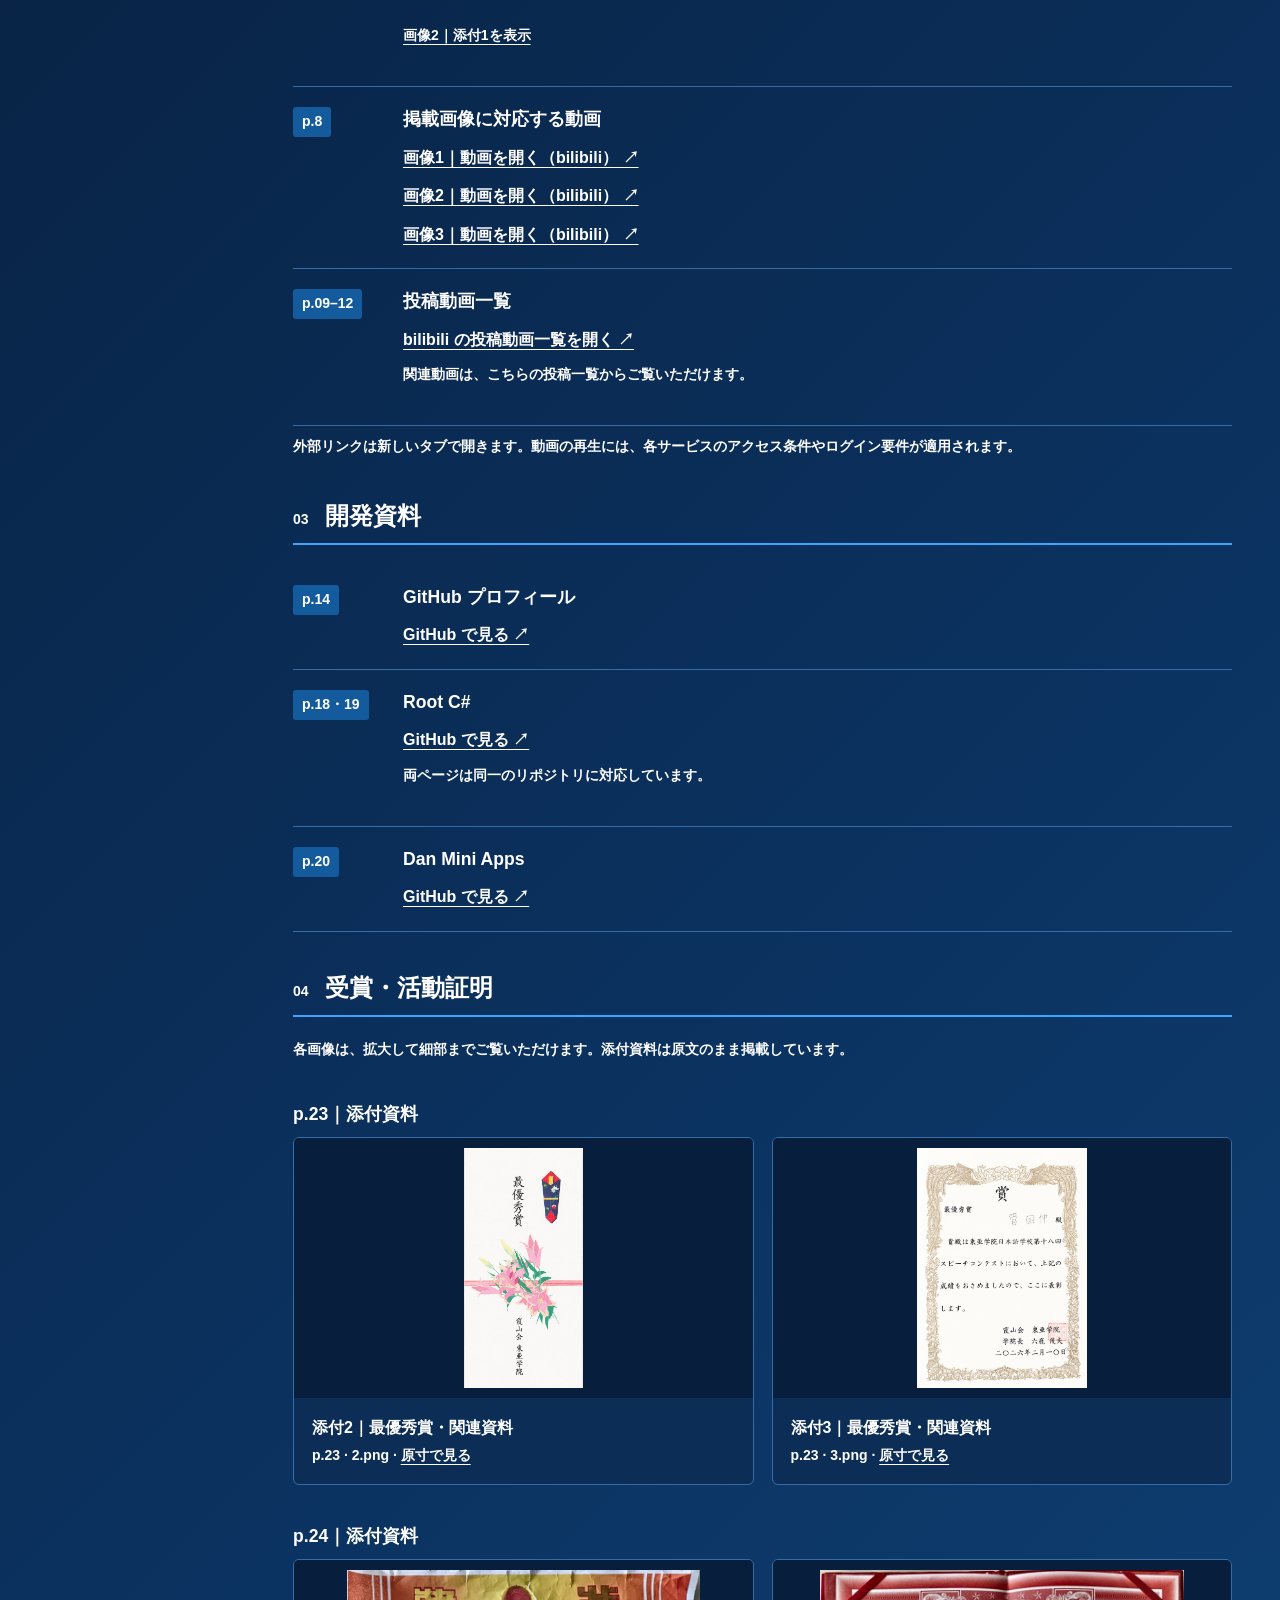
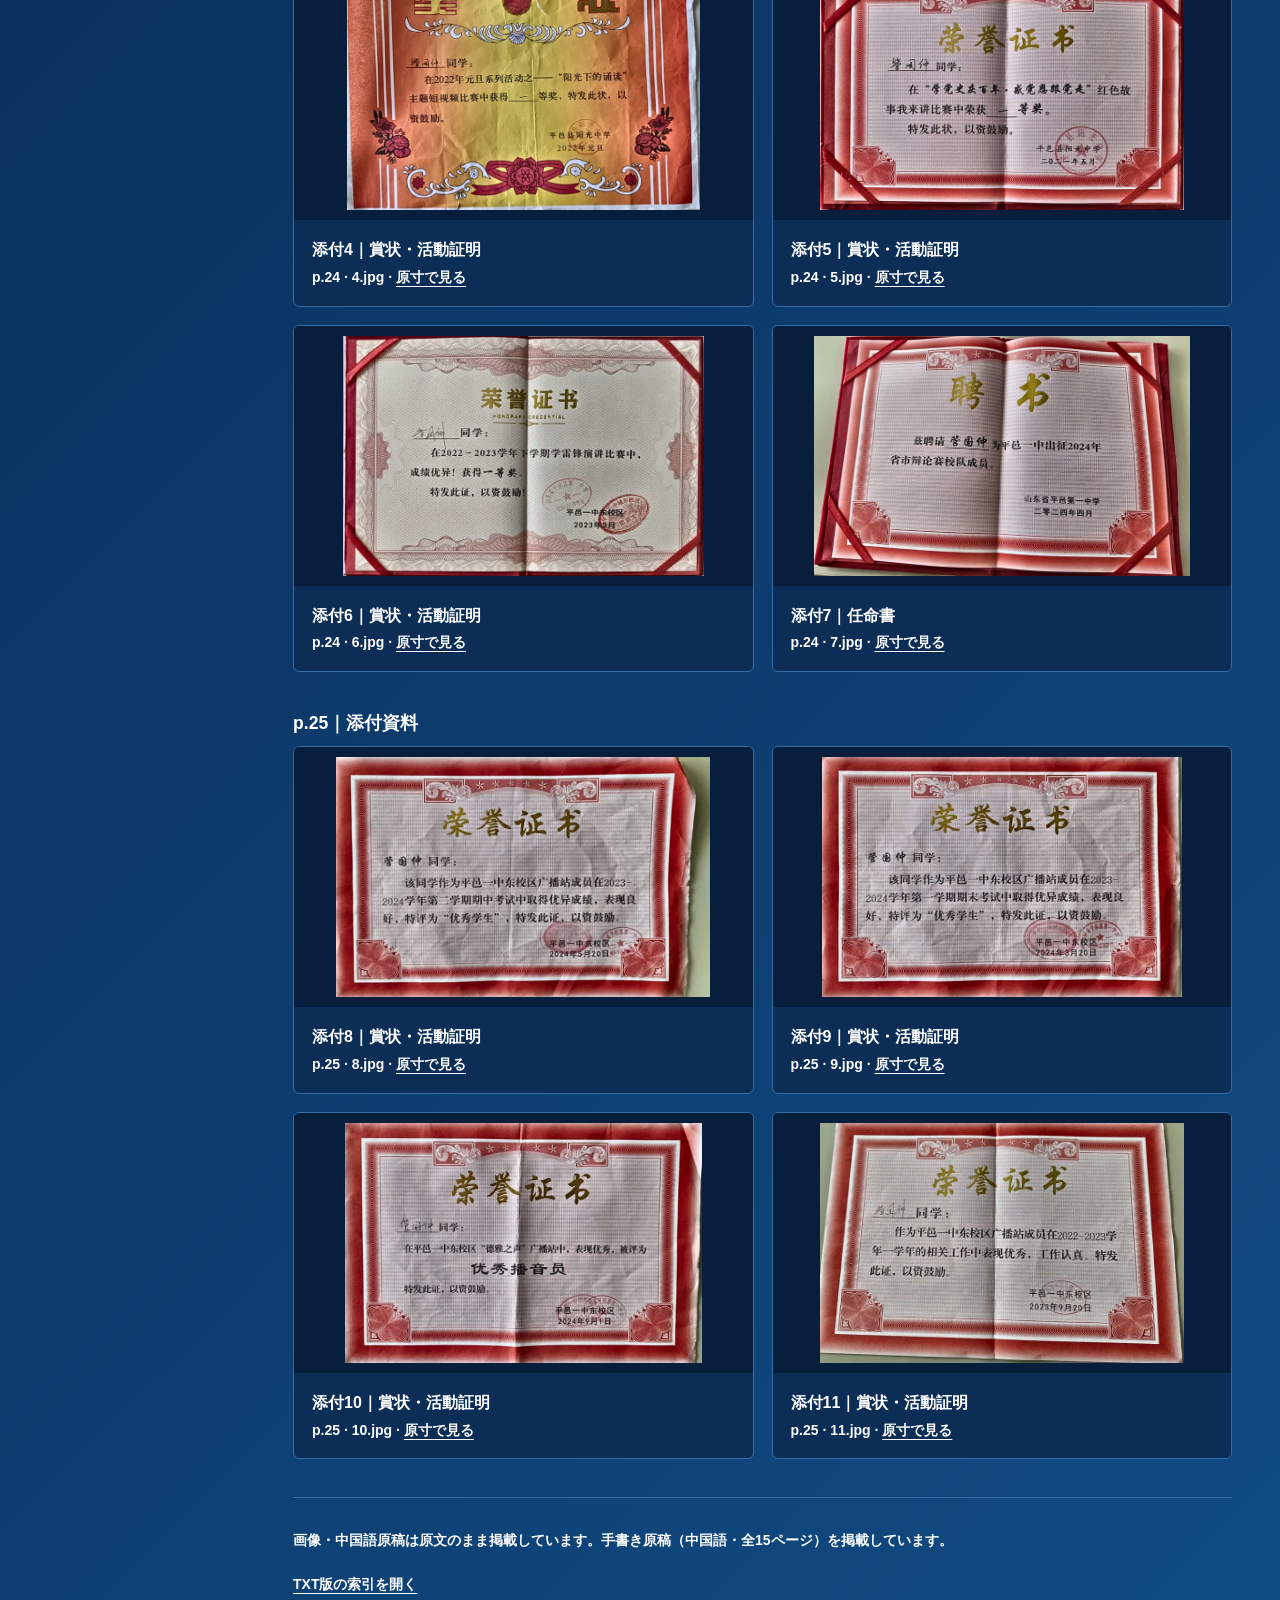
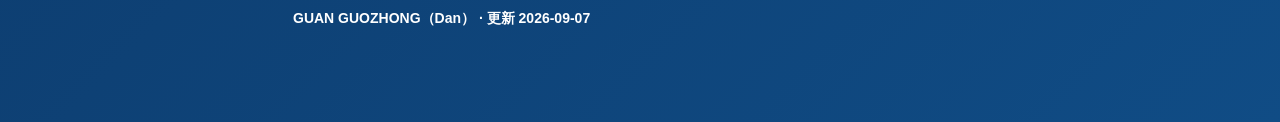
==== commit 09603af2: "Update portfolio to over0.3" ====
--- a/index.html
+++ b/index.html
@@ -1 +1 @@
-<!doctype html><html lang="ja"><head><meta charset="utf-8"><meta name="viewport" content="width=device-width,initial-scale=1"><meta name="description" content="ポートフォリオの企画書・出典・添付画像をページ別に閲覧できます。"><title>幻想を遊べる形へ｜ポートフォリオ・APPENDIX</title><link rel="stylesheet" href="assets/style.css?v=review-v1"><link rel="stylesheet" href="assets/reader.css?v=review-v1"><script src="assets/reader.js?v=review-v1" defer></script></head><body id="top"><a href="#main" class="skip">本文へ</a><div class="shell"><aside class="sidebar"><a href="#top" class="brand">APPENDIX</a><p class="sideline">GUAN GUOZHONG（Dan）<br>ポートフォリオ補足資料</p><nav class="nav" aria-label="資料の分類"><a href="portfolio/index.html?v=over01-20260908">ポートフォリオ本体</a><a href="#projects">企画・原稿</a><a href="#sources">動画・出典</a><a href="#development">開発資料</a><a href="#awards">受賞・活動証明</a></nav></aside><main id="main"><p class="eyebrow">PORTFOLIO / APPENDIX</p><h1>幻想を遊べる形へ</h1><p class="lead">GUAN GUOZHONG（Dan）のポートフォリオと、その内容を補足する企画書・原稿・出典・活動資料を掲載しています。</p><section class="portfolio-feature" id="portfolio"><a href="portfolio/index.html?v=over01-20260908"><img src="portfolio/pages/page-01.jpg?v=over01-20260908" width="1920" height="1080" alt="ポートフォリオ『幻想を遊べる形へ』の表紙"></a><div><span class="tag">本体 · 全29ページ · 日本語</span><h2>ポートフォリオを読む</h2><p>制作の原点から、映像制作、ゲーム開発、活動経験、今後の展望まで。各ページから関連する補足資料へ進めます。</p><div class="actions"><a class="button" href="portfolio/index.html?v=over01-20260908">本体をオンラインで読む →</a><a class="button secondary" href="portfolio/portfolio.pdf?v=over01-20260908">PDFを開く</a></div><p class="meta">ダウンロード不要 · PDF原本も閲覧できます</p></div></section><h2 class="portfolio-subtitle">補足資料・出典一覧</h2><p class="meta">「p.」はPDFのページ番号です。表紙を1ページ目として数えています。</p><nav class="page-index" aria-label="ページ別索引"><a href="#p5">p.5</a><a href="#p7">p.7</a><a href="#p8">p.8</a><a href="#p9-12">p.9–12</a><a href="#p14">p.14</a><a href="#p15">p.15</a><a href="#p18-19">p.18・19</a><a href="#p20">p.20</a><a href="#p23">p.23</a><a href="#p24">p.24</a><a href="#p25">p.25</a></nav><section id="projects"><div class="section-head"><span class="num">01</span><h2>企画・原稿</h2></div><div class="grid"><article class="card" id="p5"><span class="tag">p.5</span><h3>『神聖刻痕 Root』</h3><p>世界観、物語、キャラクター、ゲームシステムをまとめた日本語企画書です。</p><div class="actions"><a href="reading/root.html" class="button">企画書を読む →</a><a href="reading/root-cn.html" class="button secondary">中国語原本</a></div><div class="notice" id="manuscript"><strong>神聖刻痕 Root｜手書き原稿（中国語）｜全15ページ</strong><p class="meta">方向を補正した製本版PDFの全15ページを、元の順序で掲載しています。手書きの本文は中国語のままです。</p><div class="actions"><a class="button" href="manuscripts/index.html">手書き原稿を読む →</a></div></div></article><article class="card" id="p15"><span class="tag">p.15</span><h3>『PC救済計画』</h3><p>PC内部の世界を舞台に、物語とゲームシステムをまとめた日本語企画書です。</p><div class="actions"><a href="reading/pc.html" class="button">企画書を読む →</a><a href="reading/pc-cn.html" class="button secondary">中国語原本</a></div><div class="links" style="margin-top:20px"><a href="https://dan-3401.github.io/PC-SAVE-PROJECT/" target="_blank" rel="noopener noreferrer">作品公開ページ ↗</a><a href="https://github.com/Dan-3401/PC-SAVE-PROJECT/releases/tag/v1.0" target="_blank" rel="noopener noreferrer">ゲーム本体 v1.0・リリースページ ↗</a></div><p class="meta">ゲーム本体の実行方法は公開ページをご参照ください。</p></article></div></section><section id="sources"><div class="section-head"><span class="num">02</span><h2>動画・出典</h2></div><div class="source-row" id="p7"><div><span class="tag">p.7</span></div><div><h3>動画・プロフィール画像</h3><div class="links"><a href="https://www.toutiao.com/video/6519654261809217540/" target="_blank" rel="noopener noreferrer">画像1｜対応動画（今日頭条） ↗</a></div><a href="attachments/1.jpg"><img class="avatar" src="attachments/1.jpg" alt="添付1・プロフィール画像"></a><p class="meta"><a href="attachments/1.jpg">画像2｜添付1を表示</a></p></div></div><div class="source-row" id="p8"><div><span class="tag">p.8</span></div><div><h3>掲載画像に対応する動画</h3><div class="links"><a href="https://www.bilibili.com/video/BV1x24y1Q72n/" target="_blank" rel="noopener noreferrer">画像1｜動画を開く（bilibili） ↗</a><a href="https://www.bilibili.com/video/BV1ag411J74V/" target="_blank" rel="noopener noreferrer">画像2｜動画を開く（bilibili） ↗</a><a href="https://www.bilibili.com/video/BV14d4y1H71N/" target="_blank" rel="noopener noreferrer">画像3｜動画を開く（bilibili） ↗</a></div></div></div><div class="source-row" id="p9-12"><div><span class="tag">p.9–12</span></div><div><h3>投稿動画一覧</h3><div class="links"><a href="https://space.bilibili.com/454049929/upload/video" target="_blank" rel="noopener noreferrer">bilibili の投稿動画一覧を開く ↗</a></div><p class="meta">関連動画は、こちらの投稿一覧からご覧いただけます。</p></div></div><p class="meta">外部リンクは新しいタブで開きます。動画の再生には、各サービスのアクセス条件やログイン要件が適用されます。</p></section><section id="development"><div class="section-head"><span class="num">03</span><h2>開発資料</h2></div><div class="source-row" id="p14"><div><span class="tag">p.14</span></div><div><h3>GitHub プロフィール</h3><a href="https://github.com/Dan-3401" target="_blank" rel="noopener noreferrer">GitHub で見る ↗</a></div></div><div class="source-row" id="p18-19"><div><span class="tag">p.18・19</span></div><div><h3>Root C#</h3><a href="https://github.com/Dan-3401/root-c-" target="_blank" rel="noopener noreferrer">GitHub で見る ↗</a><p class="meta">両ページは同一のリポジトリに対応しています。</p></div></div><div class="source-row" id="p20"><div><span class="tag">p.20</span></div><div><h3>Dan Mini Apps</h3><a href="https://github.com/Dan-3401/Dan-Mini-Apps" target="_blank" rel="noopener noreferrer">GitHub で見る ↗</a></div></div></section><section id="awards"><div class="section-head"><span class="num">04</span><h2>受賞・活動証明</h2></div><p class="meta">各画像は、拡大して細部までご覧いただけます。添付資料は原文のまま掲載しています。</p><section id="p23"><h3>p.23｜添付資料</h3><div class="gallery"><figure><a href="attachments/2.png"><img loading="lazy" src="attachments/2.png" alt="添付2：最優秀賞・関連資料（p.23）"></a><figcaption><span class="name">添付2｜最優秀賞・関連資料</span><span class="meta">p.23 · 2.png · <a href="attachments/2.png">原寸で見る</a></span></figcaption></figure><figure><a href="attachments/3.png"><img loading="lazy" src="attachments/3.png" alt="添付3：最優秀賞・関連資料（p.23）"></a><figcaption><span class="name">添付3｜最優秀賞・関連資料</span><span class="meta">p.23 · 3.png · <a href="attachments/3.png">原寸で見る</a></span></figcaption></figure></div></section><section id="p24"><h3>p.24｜添付資料</h3><div class="gallery"><figure><a href="attachments/4.jpg"><img loading="lazy" src="attachments/4.jpg" alt="添付4：賞状・活動証明（p.24）"></a><figcaption><span class="name">添付4｜賞状・活動証明</span><span class="meta">p.24 · 4.jpg · <a href="attachments/4.jpg">原寸で見る</a></span></figcaption></figure><figure><a href="attachments/5.jpg"><img loading="lazy" src="attachments/5.jpg" alt="添付5：賞状・活動証明（p.24）"></a><figcaption><span class="name">添付5｜賞状・活動証明</span><span class="meta">p.24 · 5.jpg · <a href="attachments/5.jpg">原寸で見る</a></span></figcaption></figure><figure><a href="attachments/6.jpg"><img loading="lazy" src="attachments/6.jpg" alt="添付6：賞状・活動証明（p.24）"></a><figcaption><span class="name">添付6｜賞状・活動証明</span><span class="meta">p.24 · 6.jpg · <a href="attachments/6.jpg">原寸で見る</a></span></figcaption></figure><figure><a href="attachments/7.jpg"><img loading="lazy" src="attachments/7.jpg" alt="添付7：任命書（p.24）"></a><figcaption><span class="name">添付7｜任命書</span><span class="meta">p.24 · 7.jpg · <a href="attachments/7.jpg">原寸で見る</a></span></figcaption></figure></div></section><section id="p25"><h3>p.25｜添付資料</h3><div class="gallery"><figure><a href="attachments/8.jpg"><img loading="lazy" src="attachments/8.jpg" alt="添付8：賞状・活動証明（p.25）"></a><figcaption><span class="name">添付8｜賞状・活動証明</span><span class="meta">p.25 · 8.jpg · <a href="attachments/8.jpg">原寸で見る</a></span></figcaption></figure><figure><a href="attachments/9.jpg"><img loading="lazy" src="attachments/9.jpg" alt="添付9：賞状・活動証明（p.25）"></a><figcaption><span class="name">添付9｜賞状・活動証明</span><span class="meta">p.25 · 9.jpg · <a href="attachments/9.jpg">原寸で見る</a></span></figcaption></figure><figure><a href="attachments/10.jpg"><img loading="lazy" src="attachments/10.jpg" alt="添付10：賞状・活動証明（p.25）"></a><figcaption><span class="name">添付10｜賞状・活動証明</span><span class="meta">p.25 · 10.jpg · <a href="attachments/10.jpg">原寸で見る</a></span></figcaption></figure><figure><a href="attachments/11.jpg"><img loading="lazy" src="attachments/11.jpg" alt="添付11：賞状・活動証明（p.25）"></a><figcaption><span class="name">添付11｜賞状・活動証明</span><span class="meta">p.25 · 11.jpg · <a href="attachments/11.jpg">原寸で見る</a></span></figcaption></figure></div></section></section><footer class="footer"><p>画像・中国語原稿は原文のまま掲載しています。手書き原稿（中国語・全15ページ）を掲載しています。</p><a href="%E8%A3%9C%E8%B6%B3%E8%B3%87%E6%96%99%E3%83%BB%E5%87%BA%E5%85%B8%E4%B8%80%E8%A6%A7.txt">TXT版の索引を開く</a><p>GUAN GUOZHONG（Dan） · 更新 2026-09-07</p></footer></main></div><a href="#top" class="back-top">先頭へ ↑</a></body></html>+<!doctype html><html lang="ja"><head><meta charset="utf-8"><meta name="viewport" content="width=device-width,initial-scale=1"><meta name="description" content="ポートフォリオの企画書・出典・添付画像をページ別に閲覧できます。"><title>幻想を遊べる形へ｜ポートフォリオ・APPENDIX</title><link rel="stylesheet" href="assets/style.css?v=review-v1"><link rel="stylesheet" href="assets/reader.css?v=review-v1"><script src="assets/reader.js?v=review-v1" defer></script></head><body id="top"><a href="#main" class="skip">本文へ</a><div class="shell"><aside class="sidebar"><a href="#top" class="brand">APPENDIX</a><p class="sideline">GUAN GUOZHONG（Dan）<br>ポートフォリオ補足資料</p><nav class="nav" aria-label="資料の分類"><a href="portfolio/index.html?v=over03-20260908">ポートフォリオ本体</a><a href="#projects">企画・原稿</a><a href="#sources">動画・出典</a><a href="#development">開発資料</a><a href="#awards">受賞・活動証明</a></nav></aside><main id="main"><p class="eyebrow">PORTFOLIO / APPENDIX</p><h1>幻想を遊べる形へ</h1><p class="lead">GUAN GUOZHONG（Dan）のポートフォリオと、その内容を補足する企画書・原稿・出典・活動資料を掲載しています。</p><section class="portfolio-feature" id="portfolio"><a href="portfolio/index.html?v=over03-20260908"><img src="portfolio/pages/page-01.jpg?v=over03-20260908" width="1920" height="1080" alt="ポートフォリオ『幻想を遊べる形へ』の表紙"></a><div><span class="tag">本体 · 全29ページ · 日本語</span><h2>ポートフォリオを読む</h2><p>制作の原点から、映像制作、ゲーム開発、活動経験、今後の展望まで。各ページから関連する補足資料へ進めます。</p><div class="actions"><a class="button" href="portfolio/index.html?v=over03-20260908">本体をオンラインで読む →</a><a class="button secondary" href="portfolio/portfolio.pdf?v=over03-20260908">PDFを開く</a></div><p class="meta">ダウンロード不要 · PDF原本も閲覧できます</p></div></section><h2 class="portfolio-subtitle">補足資料・出典一覧</h2><p class="meta">「p.」はPDFのページ番号です。表紙を1ページ目として数えています。</p><nav class="page-index" aria-label="ページ別索引"><a href="#p5">p.5</a><a href="#p7">p.7</a><a href="#p8">p.8</a><a href="#p9-12">p.09–12</a><a href="#p14">p.14</a><a href="#p15">p.15</a><a href="#p18-19">p.18・19</a><a href="#p20">p.20</a><a href="#p23">p.23</a><a href="#p24">p.24</a><a href="#p25">p.25</a></nav><section id="projects"><div class="section-head"><span class="num">01</span><h2>企画・原稿</h2></div><div class="grid"><article class="card" id="p5"><span class="tag">p.5</span><h3>『神聖刻痕 Root』</h3><p>世界観、物語、キャラクター、ゲームシステムをまとめた日本語企画書です。</p><div class="actions"><a href="reading/root.html" class="button">企画書を読む →</a><a href="reading/root-cn.html" class="button secondary">中国語原本</a></div><div class="notice" id="manuscript"><strong>神聖刻痕 Root｜手書き原稿（中国語）｜全15ページ</strong><p class="meta">方向を補正した製本版PDFの全15ページを、元の順序で掲載しています。手書きの本文は中国語のままです。</p><div class="actions"><a class="button" href="manuscripts/index.html">手書き原稿を読む →</a></div></div></article><article class="card" id="p15"><span class="tag">p.15</span><h3>『PC救済計画』</h3><p>PC内部の世界を舞台に、物語とゲームシステムをまとめた日本語企画書です。</p><div class="actions"><a href="reading/pc.html" class="button">企画書を読む →</a><a href="reading/pc-cn.html" class="button secondary">中国語原本</a></div><div class="links" style="margin-top:20px"><a href="https://dan-3401.github.io/PC-SAVE-PROJECT/" target="_blank" rel="noopener noreferrer">作品公開ページ ↗</a><a href="https://github.com/Dan-3401/PC-SAVE-PROJECT/releases/tag/v1.0" target="_blank" rel="noopener noreferrer">ゲーム本体 v1.0・リリースページ ↗</a></div><p class="meta">ゲーム本体の実行方法は公開ページをご参照ください。</p></article></div></section><section id="sources"><div class="section-head"><span class="num">02</span><h2>動画・出典</h2></div><div class="source-row" id="p7"><div><span class="tag">p.7</span></div><div><h3>動画・プロフィール画像</h3><div class="links"><a href="https://www.toutiao.com/video/6519654261809217540/" target="_blank" rel="noopener noreferrer">画像1｜対応動画（今日頭条） ↗</a></div><a href="attachments/1.jpg"><img class="avatar" src="attachments/1.jpg" alt="添付1・プロフィール画像"></a><p class="meta"><a href="attachments/1.jpg">画像2｜添付1を表示</a></p></div></div><div class="source-row" id="p8"><div><span class="tag">p.8</span></div><div><h3>掲載画像に対応する動画</h3><div class="links"><a href="https://www.bilibili.com/video/BV1x24y1Q72n/" target="_blank" rel="noopener noreferrer">画像1｜動画を開く（bilibili） ↗</a><a href="https://www.bilibili.com/video/BV1ag411J74V/" target="_blank" rel="noopener noreferrer">画像2｜動画を開く（bilibili） ↗</a><a href="https://www.bilibili.com/video/BV14d4y1H71N/" target="_blank" rel="noopener noreferrer">画像3｜動画を開く（bilibili） ↗</a></div></div></div><div class="source-row" id="p9-12"><div><span class="tag">p.09–12</span></div><div><h3>投稿動画一覧</h3><div class="links"><a href="https://space.bilibili.com/454049929/upload/video" target="_blank" rel="noopener noreferrer">bilibili の投稿動画一覧を開く ↗</a></div><p class="meta">関連動画は、こちらの投稿一覧からご覧いただけます。</p></div></div><p class="meta">外部リンクは新しいタブで開きます。動画の再生には、各サービスのアクセス条件やログイン要件が適用されます。</p></section><section id="development"><div class="section-head"><span class="num">03</span><h2>開発資料</h2></div><div class="source-row" id="p14"><div><span class="tag">p.14</span></div><div><h3>GitHub プロフィール</h3><a href="https://github.com/Dan-3401" target="_blank" rel="noopener noreferrer">GitHub で見る ↗</a></div></div><div class="source-row" id="p18-19"><div><span class="tag">p.18・19</span></div><div><h3>Root C#</h3><a href="https://github.com/Dan-3401/root-c-" target="_blank" rel="noopener noreferrer">GitHub で見る ↗</a><p class="meta">両ページは同一のリポジトリに対応しています。</p></div></div><div class="source-row" id="p20"><div><span class="tag">p.20</span></div><div><h3>Dan Mini Apps</h3><a href="https://github.com/Dan-3401/Dan-Mini-Apps" target="_blank" rel="noopener noreferrer">GitHub で見る ↗</a></div></div></section><section id="awards"><div class="section-head"><span class="num">04</span><h2>受賞・活動証明</h2></div><p class="meta">各画像は、拡大して細部までご覧いただけます。添付資料は原文のまま掲載しています。</p><section id="p23"><h3>p.23｜添付資料</h3><div class="gallery"><figure><a href="attachments/2.png"><img loading="lazy" src="attachments/2.png" alt="添付2：最優秀賞・関連資料（p.23）"></a><figcaption><span class="name">添付2｜最優秀賞・関連資料</span><span class="meta">p.23 · 2.png · <a href="attachments/2.png">原寸で見る</a></span></figcaption></figure><figure><a href="attachments/3.png"><img loading="lazy" src="attachments/3.png" alt="添付3：最優秀賞・関連資料（p.23）"></a><figcaption><span class="name">添付3｜最優秀賞・関連資料</span><span class="meta">p.23 · 3.png · <a href="attachments/3.png">原寸で見る</a></span></figcaption></figure></div></section><section id="p24"><h3>p.24｜添付資料</h3><div class="gallery"><figure><a href="attachments/4.jpg"><img loading="lazy" src="attachments/4.jpg" alt="添付4：賞状・活動証明（p.24）"></a><figcaption><span class="name">添付4｜賞状・活動証明</span><span class="meta">p.24 · 4.jpg · <a href="attachments/4.jpg">原寸で見る</a></span></figcaption></figure><figure><a href="attachments/5.jpg"><img loading="lazy" src="attachments/5.jpg" alt="添付5：賞状・活動証明（p.24）"></a><figcaption><span class="name">添付5｜賞状・活動証明</span><span class="meta">p.24 · 5.jpg · <a href="attachments/5.jpg">原寸で見る</a></span></figcaption></figure><figure><a href="attachments/6.jpg"><img loading="lazy" src="attachments/6.jpg" alt="添付6：賞状・活動証明（p.24）"></a><figcaption><span class="name">添付6｜賞状・活動証明</span><span class="meta">p.24 · 6.jpg · <a href="attachments/6.jpg">原寸で見る</a></span></figcaption></figure><figure><a href="attachments/7.jpg"><img loading="lazy" src="attachments/7.jpg" alt="添付7：任命書（p.24）"></a><figcaption><span class="name">添付7｜任命書</span><span class="meta">p.24 · 7.jpg · <a href="attachments/7.jpg">原寸で見る</a></span></figcaption></figure></div></section><section id="p25"><h3>p.25｜添付資料</h3><div class="gallery"><figure><a href="attachments/8.jpg"><img loading="lazy" src="attachments/8.jpg" alt="添付8：賞状・活動証明（p.25）"></a><figcaption><span class="name">添付8｜賞状・活動証明</span><span class="meta">p.25 · 8.jpg · <a href="attachments/8.jpg">原寸で見る</a></span></figcaption></figure><figure><a href="attachments/9.jpg"><img loading="lazy" src="attachments/9.jpg" alt="添付9：賞状・活動証明（p.25）"></a><figcaption><span class="name">添付9｜賞状・活動証明</span><span class="meta">p.25 · 9.jpg · <a href="attachments/9.jpg">原寸で見る</a></span></figcaption></figure><figure><a href="attachments/10.jpg"><img loading="lazy" src="attachments/10.jpg" alt="添付10：賞状・活動証明（p.25）"></a><figcaption><span class="name">添付10｜賞状・活動証明</span><span class="meta">p.25 · 10.jpg · <a href="attachments/10.jpg">原寸で見る</a></span></figcaption></figure><figure><a href="attachments/11.jpg"><img loading="lazy" src="attachments/11.jpg" alt="添付11：賞状・活動証明（p.25）"></a><figcaption><span class="name">添付11｜賞状・活動証明</span><span class="meta">p.25 · 11.jpg · <a href="attachments/11.jpg">原寸で見る</a></span></figcaption></figure></div></section></section><footer class="footer"><p>画像・中国語原稿は原文のまま掲載しています。手書き原稿（中国語・全15ページ）を掲載しています。</p><a href="%E8%A3%9C%E8%B6%B3%E8%B3%87%E6%96%99%E3%83%BB%E5%87%BA%E5%85%B8%E4%B8%80%E8%A6%A7.txt">TXT版の索引を開く</a><p>GUAN GUOZHONG（Dan） · 更新 2026-09-07</p></footer></main></div><a href="#top" class="back-top">先頭へ ↑</a></body></html>
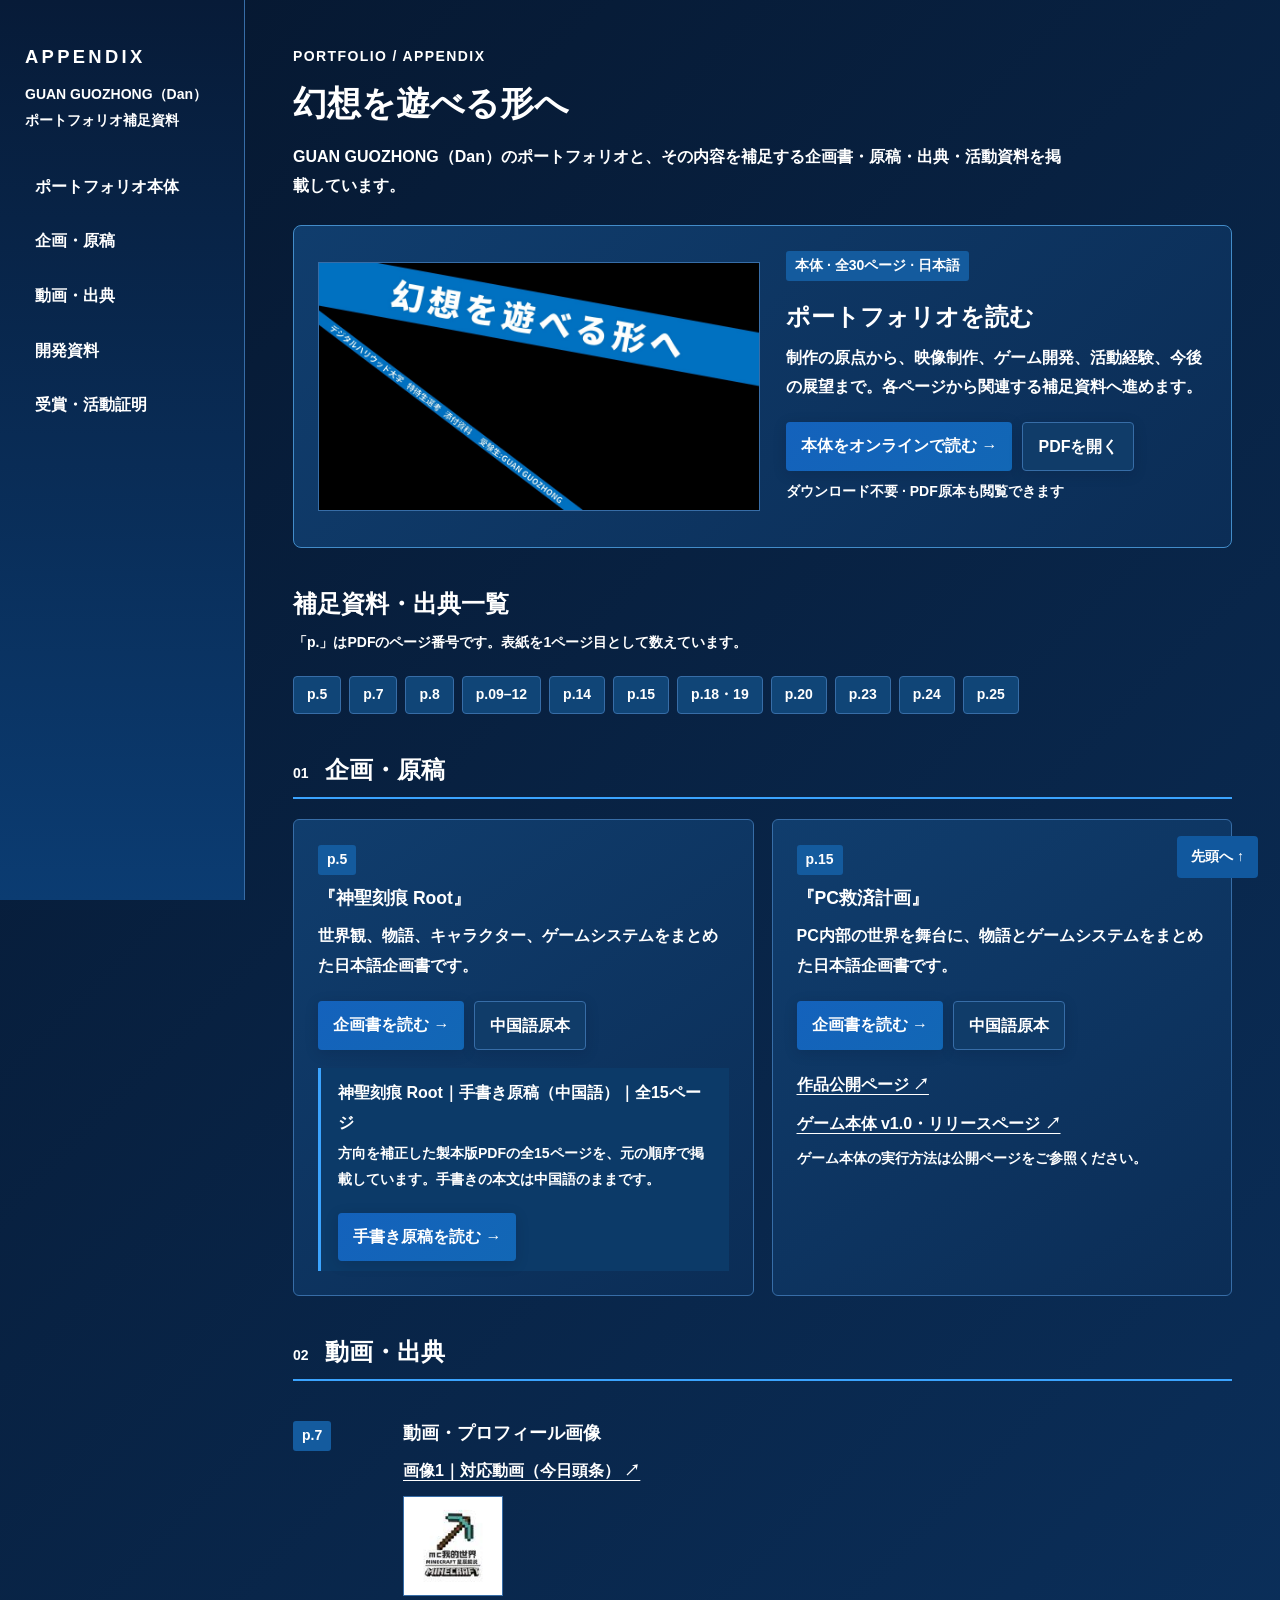
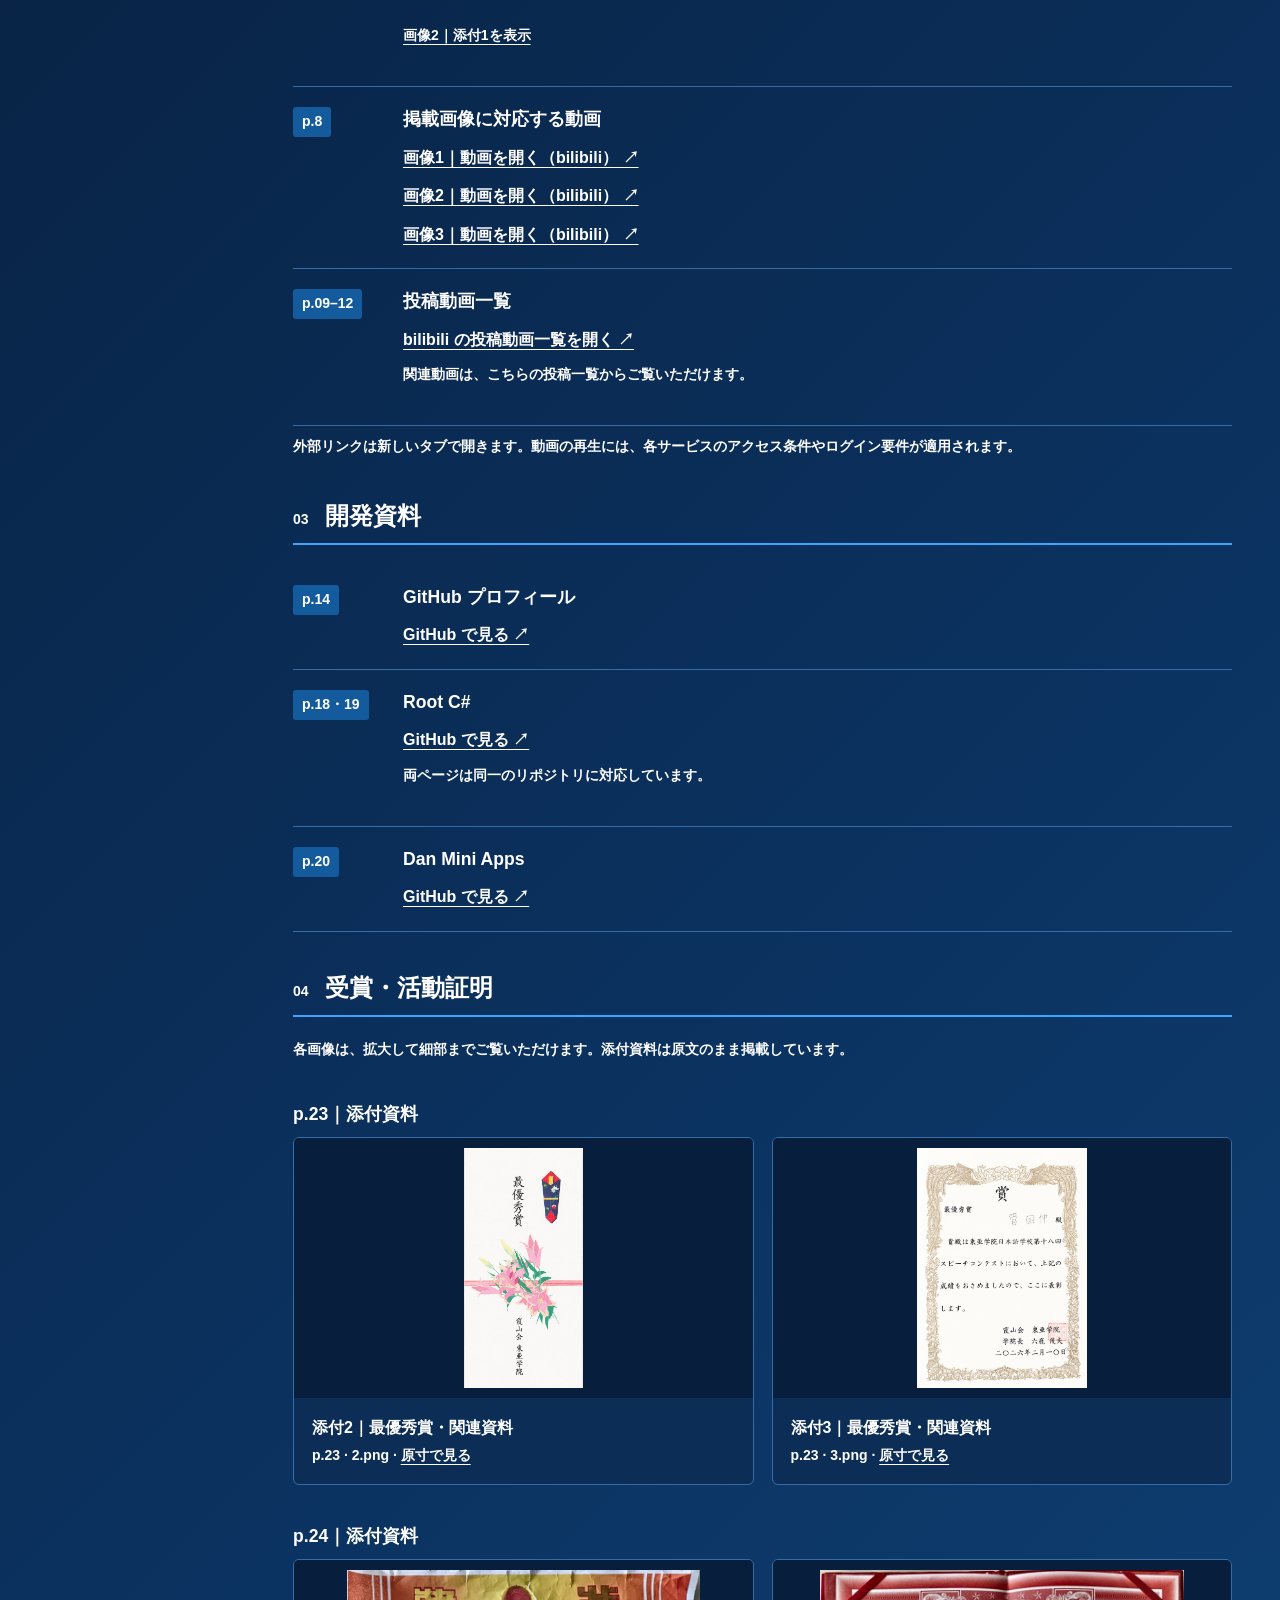
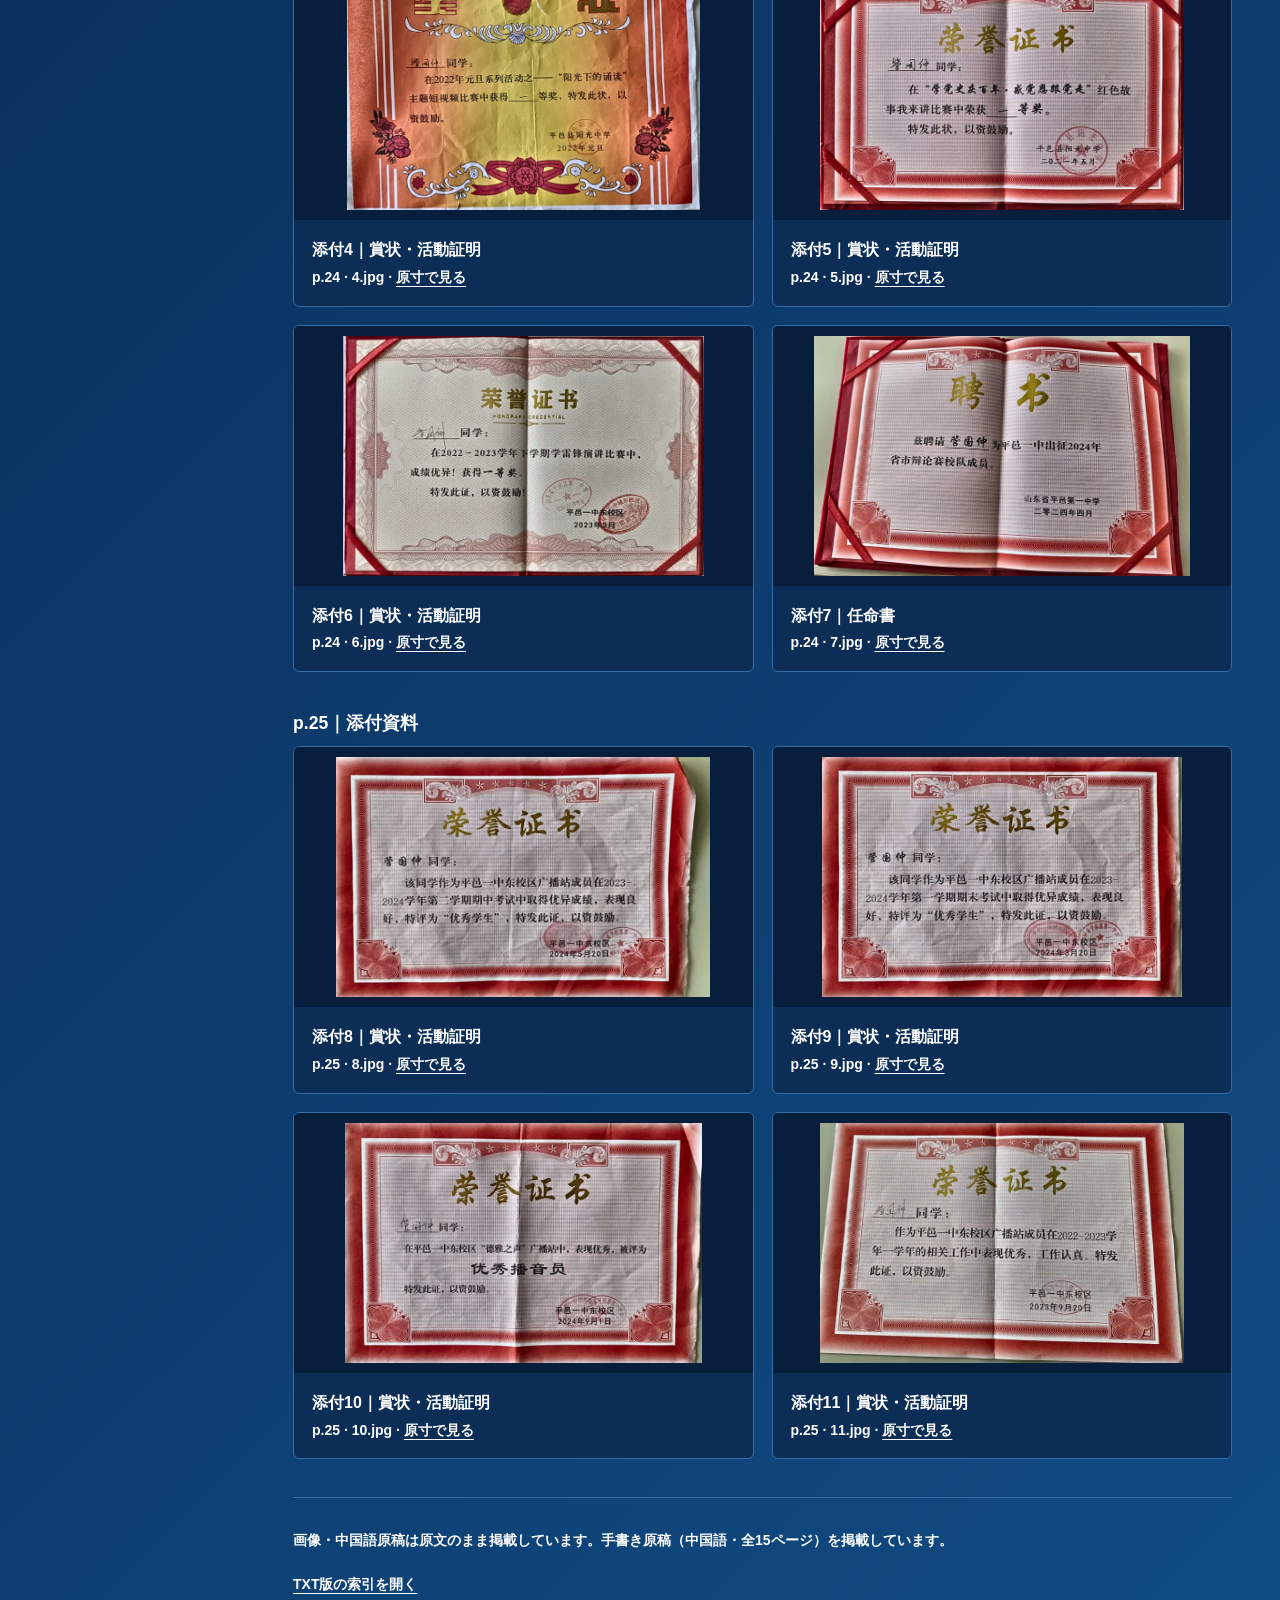
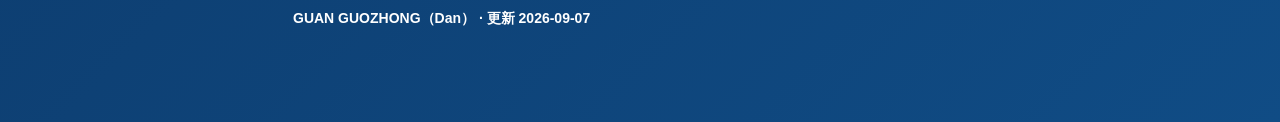
==== commit ca77a1ec: "Update portfolio to over1.2 with 30-page reader" ====
--- a/index.html
+++ b/index.html
@@ -1 +1 @@
-<!doctype html><html lang="ja"><head><meta charset="utf-8"><meta name="viewport" content="width=device-width,initial-scale=1"><meta name="description" content="ポートフォリオの企画書・出典・添付画像をページ別に閲覧できます。"><title>幻想を遊べる形へ｜ポートフォリオ・APPENDIX</title><link rel="stylesheet" href="assets/style.css?v=review-v1"><link rel="stylesheet" href="assets/reader.css?v=review-v1"><script src="assets/reader.js?v=review-v1" defer></script></head><body id="top"><a href="#main" class="skip">本文へ</a><div class="shell"><aside class="sidebar"><a href="#top" class="brand">APPENDIX</a><p class="sideline">GUAN GUOZHONG（Dan）<br>ポートフォリオ補足資料</p><nav class="nav" aria-label="資料の分類"><a href="portfolio/index.html?v=over03-20260908">ポートフォリオ本体</a><a href="#projects">企画・原稿</a><a href="#sources">動画・出典</a><a href="#development">開発資料</a><a href="#awards">受賞・活動証明</a></nav></aside><main id="main"><p class="eyebrow">PORTFOLIO / APPENDIX</p><h1>幻想を遊べる形へ</h1><p class="lead">GUAN GUOZHONG（Dan）のポートフォリオと、その内容を補足する企画書・原稿・出典・活動資料を掲載しています。</p><section class="portfolio-feature" id="portfolio"><a href="portfolio/index.html?v=over03-20260908"><img src="portfolio/pages/page-01.jpg?v=over03-20260908" width="1920" height="1080" alt="ポートフォリオ『幻想を遊べる形へ』の表紙"></a><div><span class="tag">本体 · 全29ページ · 日本語</span><h2>ポートフォリオを読む</h2><p>制作の原点から、映像制作、ゲーム開発、活動経験、今後の展望まで。各ページから関連する補足資料へ進めます。</p><div class="actions"><a class="button" href="portfolio/index.html?v=over03-20260908">本体をオンラインで読む →</a><a class="button secondary" href="portfolio/portfolio.pdf?v=over03-20260908">PDFを開く</a></div><p class="meta">ダウンロード不要 · PDF原本も閲覧できます</p></div></section><h2 class="portfolio-subtitle">補足資料・出典一覧</h2><p class="meta">「p.」はPDFのページ番号です。表紙を1ページ目として数えています。</p><nav class="page-index" aria-label="ページ別索引"><a href="#p5">p.5</a><a href="#p7">p.7</a><a href="#p8">p.8</a><a href="#p9-12">p.09–12</a><a href="#p14">p.14</a><a href="#p15">p.15</a><a href="#p18-19">p.18・19</a><a href="#p20">p.20</a><a href="#p23">p.23</a><a href="#p24">p.24</a><a href="#p25">p.25</a></nav><section id="projects"><div class="section-head"><span class="num">01</span><h2>企画・原稿</h2></div><div class="grid"><article class="card" id="p5"><span class="tag">p.5</span><h3>『神聖刻痕 Root』</h3><p>世界観、物語、キャラクター、ゲームシステムをまとめた日本語企画書です。</p><div class="actions"><a href="reading/root.html" class="button">企画書を読む →</a><a href="reading/root-cn.html" class="button secondary">中国語原本</a></div><div class="notice" id="manuscript"><strong>神聖刻痕 Root｜手書き原稿（中国語）｜全15ページ</strong><p class="meta">方向を補正した製本版PDFの全15ページを、元の順序で掲載しています。手書きの本文は中国語のままです。</p><div class="actions"><a class="button" href="manuscripts/index.html">手書き原稿を読む →</a></div></div></article><article class="card" id="p15"><span class="tag">p.15</span><h3>『PC救済計画』</h3><p>PC内部の世界を舞台に、物語とゲームシステムをまとめた日本語企画書です。</p><div class="actions"><a href="reading/pc.html" class="button">企画書を読む →</a><a href="reading/pc-cn.html" class="button secondary">中国語原本</a></div><div class="links" style="margin-top:20px"><a href="https://dan-3401.github.io/PC-SAVE-PROJECT/" target="_blank" rel="noopener noreferrer">作品公開ページ ↗</a><a href="https://github.com/Dan-3401/PC-SAVE-PROJECT/releases/tag/v1.0" target="_blank" rel="noopener noreferrer">ゲーム本体 v1.0・リリースページ ↗</a></div><p class="meta">ゲーム本体の実行方法は公開ページをご参照ください。</p></article></div></section><section id="sources"><div class="section-head"><span class="num">02</span><h2>動画・出典</h2></div><div class="source-row" id="p7"><div><span class="tag">p.7</span></div><div><h3>動画・プロフィール画像</h3><div class="links"><a href="https://www.toutiao.com/video/6519654261809217540/" target="_blank" rel="noopener noreferrer">画像1｜対応動画（今日頭条） ↗</a></div><a href="attachments/1.jpg"><img class="avatar" src="attachments/1.jpg" alt="添付1・プロフィール画像"></a><p class="meta"><a href="attachments/1.jpg">画像2｜添付1を表示</a></p></div></div><div class="source-row" id="p8"><div><span class="tag">p.8</span></div><div><h3>掲載画像に対応する動画</h3><div class="links"><a href="https://www.bilibili.com/video/BV1x24y1Q72n/" target="_blank" rel="noopener noreferrer">画像1｜動画を開く（bilibili） ↗</a><a href="https://www.bilibili.com/video/BV1ag411J74V/" target="_blank" rel="noopener noreferrer">画像2｜動画を開く（bilibili） ↗</a><a href="https://www.bilibili.com/video/BV14d4y1H71N/" target="_blank" rel="noopener noreferrer">画像3｜動画を開く（bilibili） ↗</a></div></div></div><div class="source-row" id="p9-12"><div><span class="tag">p.09–12</span></div><div><h3>投稿動画一覧</h3><div class="links"><a href="https://space.bilibili.com/454049929/upload/video" target="_blank" rel="noopener noreferrer">bilibili の投稿動画一覧を開く ↗</a></div><p class="meta">関連動画は、こちらの投稿一覧からご覧いただけます。</p></div></div><p class="meta">外部リンクは新しいタブで開きます。動画の再生には、各サービスのアクセス条件やログイン要件が適用されます。</p></section><section id="development"><div class="section-head"><span class="num">03</span><h2>開発資料</h2></div><div class="source-row" id="p14"><div><span class="tag">p.14</span></div><div><h3>GitHub プロフィール</h3><a href="https://github.com/Dan-3401" target="_blank" rel="noopener noreferrer">GitHub で見る ↗</a></div></div><div class="source-row" id="p18-19"><div><span class="tag">p.18・19</span></div><div><h3>Root C#</h3><a href="https://github.com/Dan-3401/root-c-" target="_blank" rel="noopener noreferrer">GitHub で見る ↗</a><p class="meta">両ページは同一のリポジトリに対応しています。</p></div></div><div class="source-row" id="p20"><div><span class="tag">p.20</span></div><div><h3>Dan Mini Apps</h3><a href="https://github.com/Dan-3401/Dan-Mini-Apps" target="_blank" rel="noopener noreferrer">GitHub で見る ↗</a></div></div></section><section id="awards"><div class="section-head"><span class="num">04</span><h2>受賞・活動証明</h2></div><p class="meta">各画像は、拡大して細部までご覧いただけます。添付資料は原文のまま掲載しています。</p><section id="p23"><h3>p.23｜添付資料</h3><div class="gallery"><figure><a href="attachments/2.png"><img loading="lazy" src="attachments/2.png" alt="添付2：最優秀賞・関連資料（p.23）"></a><figcaption><span class="name">添付2｜最優秀賞・関連資料</span><span class="meta">p.23 · 2.png · <a href="attachments/2.png">原寸で見る</a></span></figcaption></figure><figure><a href="attachments/3.png"><img loading="lazy" src="attachments/3.png" alt="添付3：最優秀賞・関連資料（p.23）"></a><figcaption><span class="name">添付3｜最優秀賞・関連資料</span><span class="meta">p.23 · 3.png · <a href="attachments/3.png">原寸で見る</a></span></figcaption></figure></div></section><section id="p24"><h3>p.24｜添付資料</h3><div class="gallery"><figure><a href="attachments/4.jpg"><img loading="lazy" src="attachments/4.jpg" alt="添付4：賞状・活動証明（p.24）"></a><figcaption><span class="name">添付4｜賞状・活動証明</span><span class="meta">p.24 · 4.jpg · <a href="attachments/4.jpg">原寸で見る</a></span></figcaption></figure><figure><a href="attachments/5.jpg"><img loading="lazy" src="attachments/5.jpg" alt="添付5：賞状・活動証明（p.24）"></a><figcaption><span class="name">添付5｜賞状・活動証明</span><span class="meta">p.24 · 5.jpg · <a href="attachments/5.jpg">原寸で見る</a></span></figcaption></figure><figure><a href="attachments/6.jpg"><img loading="lazy" src="attachments/6.jpg" alt="添付6：賞状・活動証明（p.24）"></a><figcaption><span class="name">添付6｜賞状・活動証明</span><span class="meta">p.24 · 6.jpg · <a href="attachments/6.jpg">原寸で見る</a></span></figcaption></figure><figure><a href="attachments/7.jpg"><img loading="lazy" src="attachments/7.jpg" alt="添付7：任命書（p.24）"></a><figcaption><span class="name">添付7｜任命書</span><span class="meta">p.24 · 7.jpg · <a href="attachments/7.jpg">原寸で見る</a></span></figcaption></figure></div></section><section id="p25"><h3>p.25｜添付資料</h3><div class="gallery"><figure><a href="attachments/8.jpg"><img loading="lazy" src="attachments/8.jpg" alt="添付8：賞状・活動証明（p.25）"></a><figcaption><span class="name">添付8｜賞状・活動証明</span><span class="meta">p.25 · 8.jpg · <a href="attachments/8.jpg">原寸で見る</a></span></figcaption></figure><figure><a href="attachments/9.jpg"><img loading="lazy" src="attachments/9.jpg" alt="添付9：賞状・活動証明（p.25）"></a><figcaption><span class="name">添付9｜賞状・活動証明</span><span class="meta">p.25 · 9.jpg · <a href="attachments/9.jpg">原寸で見る</a></span></figcaption></figure><figure><a href="attachments/10.jpg"><img loading="lazy" src="attachments/10.jpg" alt="添付10：賞状・活動証明（p.25）"></a><figcaption><span class="name">添付10｜賞状・活動証明</span><span class="meta">p.25 · 10.jpg · <a href="attachments/10.jpg">原寸で見る</a></span></figcaption></figure><figure><a href="attachments/11.jpg"><img loading="lazy" src="attachments/11.jpg" alt="添付11：賞状・活動証明（p.25）"></a><figcaption><span class="name">添付11｜賞状・活動証明</span><span class="meta">p.25 · 11.jpg · <a href="attachments/11.jpg">原寸で見る</a></span></figcaption></figure></div></section></section><footer class="footer"><p>画像・中国語原稿は原文のまま掲載しています。手書き原稿（中国語・全15ページ）を掲載しています。</p><a href="%E8%A3%9C%E8%B6%B3%E8%B3%87%E6%96%99%E3%83%BB%E5%87%BA%E5%85%B8%E4%B8%80%E8%A6%A7.txt">TXT版の索引を開く</a><p>GUAN GUOZHONG（Dan） · 更新 2026-09-07</p></footer></main></div><a href="#top" class="back-top">先頭へ ↑</a></body></html>+<!doctype html><html lang="ja"><head><meta charset="utf-8"><meta name="viewport" content="width=device-width,initial-scale=1"><meta name="description" content="ポートフォリオの企画書・出典・添付画像をページ別に閲覧できます。"><title>幻想を遊べる形へ｜ポートフォリオ・APPENDIX</title><link rel="stylesheet" href="assets/style.css?v=review-v1"><link rel="stylesheet" href="assets/reader.css?v=review-v1"><script src="assets/reader.js?v=review-v1" defer></script></head><body id="top"><a href="#main" class="skip">本文へ</a><div class="shell"><aside class="sidebar"><a href="#top" class="brand">APPENDIX</a><p class="sideline">GUAN GUOZHONG（Dan）<br>ポートフォリオ補足資料</p><nav class="nav" aria-label="資料の分類"><a href="portfolio/index.html?v=over12-20260913">ポートフォリオ本体</a><a href="#projects">企画・原稿</a><a href="#sources">動画・出典</a><a href="#development">開発資料</a><a href="#awards">受賞・活動証明</a></nav></aside><main id="main"><p class="eyebrow">PORTFOLIO / APPENDIX</p><h1>幻想を遊べる形へ</h1><p class="lead">GUAN GUOZHONG（Dan）のポートフォリオと、その内容を補足する企画書・原稿・出典・活動資料を掲載しています。</p><section class="portfolio-feature" id="portfolio"><a href="portfolio/index.html?v=over12-20260913"><img src="portfolio/pages/page-01.jpg?v=over12-20260913" width="1920" height="1080" alt="ポートフォリオ『幻想を遊べる形へ』の表紙"></a><div><span class="tag">本体 · 全30ページ · 日本語</span><h2>ポートフォリオを読む</h2><p>制作の原点から、映像制作、ゲーム開発、活動経験、今後の展望まで。各ページから関連する補足資料へ進めます。</p><div class="actions"><a class="button" href="portfolio/index.html?v=over12-20260913">本体をオンラインで読む →</a><a class="button secondary" href="portfolio/portfolio.pdf?v=over12-20260913">PDFを開く</a></div><p class="meta">ダウンロード不要 · PDF原本も閲覧できます</p></div></section><h2 class="portfolio-subtitle">補足資料・出典一覧</h2><p class="meta">「p.」はPDFのページ番号です。表紙を1ページ目として数えています。</p><nav class="page-index" aria-label="ページ別索引"><a href="#p5">p.5</a><a href="#p7">p.7</a><a href="#p8">p.8</a><a href="#p9-12">p.09–12</a><a href="#p14">p.14</a><a href="#p15">p.15</a><a href="#p18-19">p.18・19</a><a href="#p20">p.20</a><a href="#p23">p.23</a><a href="#p24">p.24</a><a href="#p25">p.25</a></nav><section id="projects"><div class="section-head"><span class="num">01</span><h2>企画・原稿</h2></div><div class="grid"><article class="card" id="p5"><span class="tag">p.5</span><h3>『神聖刻痕 Root』</h3><p>世界観、物語、キャラクター、ゲームシステムをまとめた日本語企画書です。</p><div class="actions"><a href="reading/root.html" class="button">企画書を読む →</a><a href="reading/root-cn.html" class="button secondary">中国語原本</a></div><div class="notice" id="manuscript"><strong>神聖刻痕 Root｜手書き原稿（中国語）｜全15ページ</strong><p class="meta">方向を補正した製本版PDFの全15ページを、元の順序で掲載しています。手書きの本文は中国語のままです。</p><div class="actions"><a class="button" href="manuscripts/index.html">手書き原稿を読む →</a></div></div></article><article class="card" id="p15"><span class="tag">p.15</span><h3>『PC救済計画』</h3><p>PC内部の世界を舞台に、物語とゲームシステムをまとめた日本語企画書です。</p><div class="actions"><a href="reading/pc.html" class="button">企画書を読む →</a><a href="reading/pc-cn.html" class="button secondary">中国語原本</a></div><div class="links" style="margin-top:20px"><a href="https://dan-3401.github.io/PC-SAVE-PROJECT/" target="_blank" rel="noopener noreferrer">作品公開ページ ↗</a><a href="https://github.com/Dan-3401/PC-SAVE-PROJECT/releases/tag/v1.0" target="_blank" rel="noopener noreferrer">ゲーム本体 v1.0・リリースページ ↗</a></div><p class="meta">ゲーム本体の実行方法は公開ページをご参照ください。</p></article></div></section><section id="sources"><div class="section-head"><span class="num">02</span><h2>動画・出典</h2></div><div class="source-row" id="p7"><div><span class="tag">p.7</span></div><div><h3>動画・プロフィール画像</h3><div class="links"><a href="https://www.toutiao.com/video/6519654261809217540/" target="_blank" rel="noopener noreferrer">画像1｜対応動画（今日頭条） ↗</a></div><a href="attachments/1.jpg"><img class="avatar" src="attachments/1.jpg" alt="添付1・プロフィール画像"></a><p class="meta"><a href="attachments/1.jpg">画像2｜添付1を表示</a></p></div></div><div class="source-row" id="p8"><div><span class="tag">p.8</span></div><div><h3>掲載画像に対応する動画</h3><div class="links"><a href="https://www.bilibili.com/video/BV1x24y1Q72n/" target="_blank" rel="noopener noreferrer">画像1｜動画を開く（bilibili） ↗</a><a href="https://www.bilibili.com/video/BV1ag411J74V/" target="_blank" rel="noopener noreferrer">画像2｜動画を開く（bilibili） ↗</a><a href="https://www.bilibili.com/video/BV14d4y1H71N/" target="_blank" rel="noopener noreferrer">画像3｜動画を開く（bilibili） ↗</a></div></div></div><div class="source-row" id="p9-12"><div><span class="tag">p.09–12</span></div><div><h3>投稿動画一覧</h3><div class="links"><a href="https://space.bilibili.com/454049929/upload/video" target="_blank" rel="noopener noreferrer">bilibili の投稿動画一覧を開く ↗</a></div><p class="meta">関連動画は、こちらの投稿一覧からご覧いただけます。</p></div></div><p class="meta">外部リンクは新しいタブで開きます。動画の再生には、各サービスのアクセス条件やログイン要件が適用されます。</p></section><section id="development"><div class="section-head"><span class="num">03</span><h2>開発資料</h2></div><div class="source-row" id="p14"><div><span class="tag">p.14</span></div><div><h3>GitHub プロフィール</h3><a href="https://github.com/Dan-3401" target="_blank" rel="noopener noreferrer">GitHub で見る ↗</a></div></div><div class="source-row" id="p18-19"><div><span class="tag">p.18・19</span></div><div><h3>Root C#</h3><a href="https://github.com/Dan-3401/root-c-" target="_blank" rel="noopener noreferrer">GitHub で見る ↗</a><p class="meta">両ページは同一のリポジトリに対応しています。</p></div></div><div class="source-row" id="p20"><div><span class="tag">p.20</span></div><div><h3>Dan Mini Apps</h3><a href="https://github.com/Dan-3401/Dan-Mini-Apps" target="_blank" rel="noopener noreferrer">GitHub で見る ↗</a></div></div></section><section id="awards"><div class="section-head"><span class="num">04</span><h2>受賞・活動証明</h2></div><p class="meta">各画像は、拡大して細部までご覧いただけます。添付資料は原文のまま掲載しています。</p><section id="p23"><h3>p.23｜添付資料</h3><div class="gallery"><figure><a href="attachments/2.png"><img loading="lazy" src="attachments/2.png" alt="添付2：最優秀賞・関連資料（p.23）"></a><figcaption><span class="name">添付2｜最優秀賞・関連資料</span><span class="meta">p.23 · 2.png · <a href="attachments/2.png">原寸で見る</a></span></figcaption></figure><figure><a href="attachments/3.png"><img loading="lazy" src="attachments/3.png" alt="添付3：最優秀賞・関連資料（p.23）"></a><figcaption><span class="name">添付3｜最優秀賞・関連資料</span><span class="meta">p.23 · 3.png · <a href="attachments/3.png">原寸で見る</a></span></figcaption></figure></div></section><section id="p24"><h3>p.24｜添付資料</h3><div class="gallery"><figure><a href="attachments/4.jpg"><img loading="lazy" src="attachments/4.jpg" alt="添付4：賞状・活動証明（p.24）"></a><figcaption><span class="name">添付4｜賞状・活動証明</span><span class="meta">p.24 · 4.jpg · <a href="attachments/4.jpg">原寸で見る</a></span></figcaption></figure><figure><a href="attachments/5.jpg"><img loading="lazy" src="attachments/5.jpg" alt="添付5：賞状・活動証明（p.24）"></a><figcaption><span class="name">添付5｜賞状・活動証明</span><span class="meta">p.24 · 5.jpg · <a href="attachments/5.jpg">原寸で見る</a></span></figcaption></figure><figure><a href="attachments/6.jpg"><img loading="lazy" src="attachments/6.jpg" alt="添付6：賞状・活動証明（p.24）"></a><figcaption><span class="name">添付6｜賞状・活動証明</span><span class="meta">p.24 · 6.jpg · <a href="attachments/6.jpg">原寸で見る</a></span></figcaption></figure><figure><a href="attachments/7.jpg"><img loading="lazy" src="attachments/7.jpg" alt="添付7：任命書（p.24）"></a><figcaption><span class="name">添付7｜任命書</span><span class="meta">p.24 · 7.jpg · <a href="attachments/7.jpg">原寸で見る</a></span></figcaption></figure></div></section><section id="p25"><h3>p.25｜添付資料</h3><div class="gallery"><figure><a href="attachments/8.jpg"><img loading="lazy" src="attachments/8.jpg" alt="添付8：賞状・活動証明（p.25）"></a><figcaption><span class="name">添付8｜賞状・活動証明</span><span class="meta">p.25 · 8.jpg · <a href="attachments/8.jpg">原寸で見る</a></span></figcaption></figure><figure><a href="attachments/9.jpg"><img loading="lazy" src="attachments/9.jpg" alt="添付9：賞状・活動証明（p.25）"></a><figcaption><span class="name">添付9｜賞状・活動証明</span><span class="meta">p.25 · 9.jpg · <a href="attachments/9.jpg">原寸で見る</a></span></figcaption></figure><figure><a href="attachments/10.jpg"><img loading="lazy" src="attachments/10.jpg" alt="添付10：賞状・活動証明（p.25）"></a><figcaption><span class="name">添付10｜賞状・活動証明</span><span class="meta">p.25 · 10.jpg · <a href="attachments/10.jpg">原寸で見る</a></span></figcaption></figure><figure><a href="attachments/11.jpg"><img loading="lazy" src="attachments/11.jpg" alt="添付11：賞状・活動証明（p.25）"></a><figcaption><span class="name">添付11｜賞状・活動証明</span><span class="meta">p.25 · 11.jpg · <a href="attachments/11.jpg">原寸で見る</a></span></figcaption></figure></div></section></section><footer class="footer"><p>画像・中国語原稿は原文のまま掲載しています。手書き原稿（中国語・全15ページ）を掲載しています。</p><a href="%E8%A3%9C%E8%B6%B3%E8%B3%87%E6%96%99%E3%83%BB%E5%87%BA%E5%85%B8%E4%B8%80%E8%A6%A7.txt">TXT版の索引を開く</a><p>GUAN GUOZHONG（Dan） · 更新 2026-09-07</p></footer></main></div><a href="#top" class="back-top">先頭へ ↑</a></body></html>
